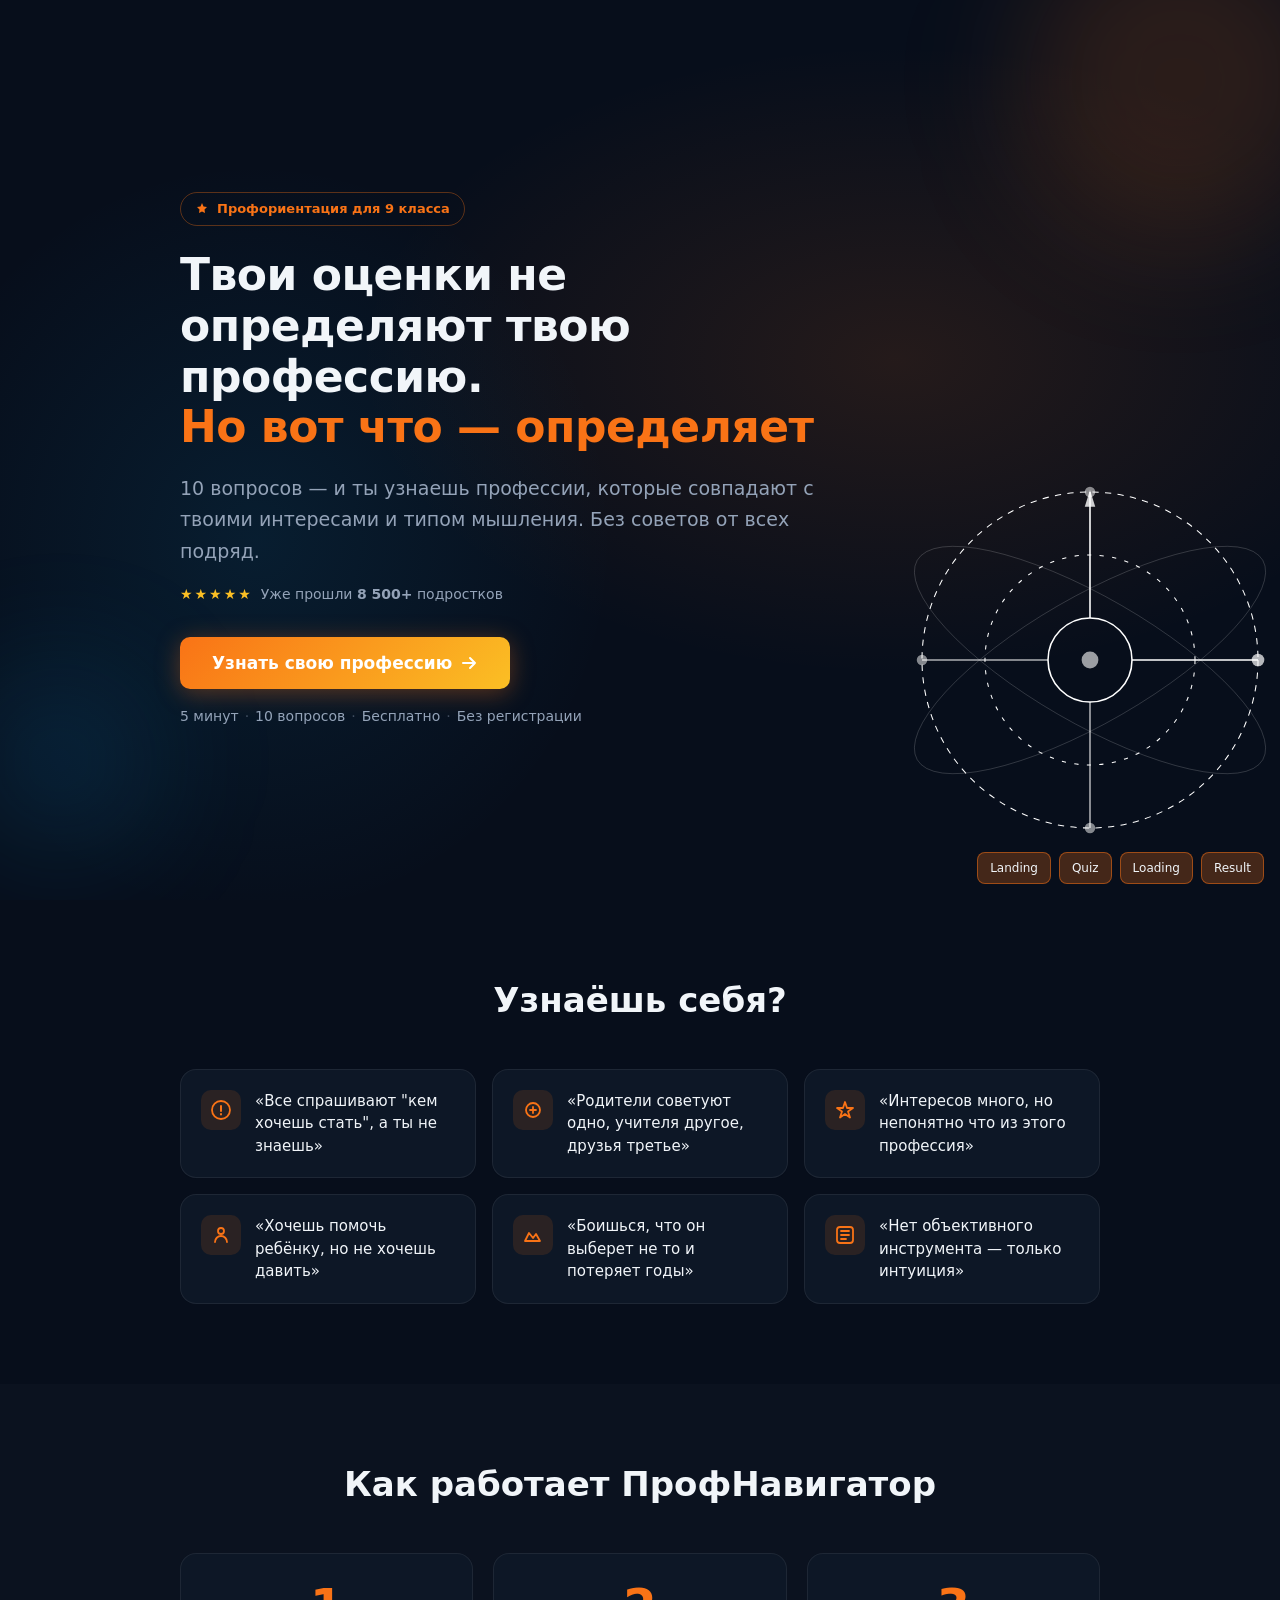
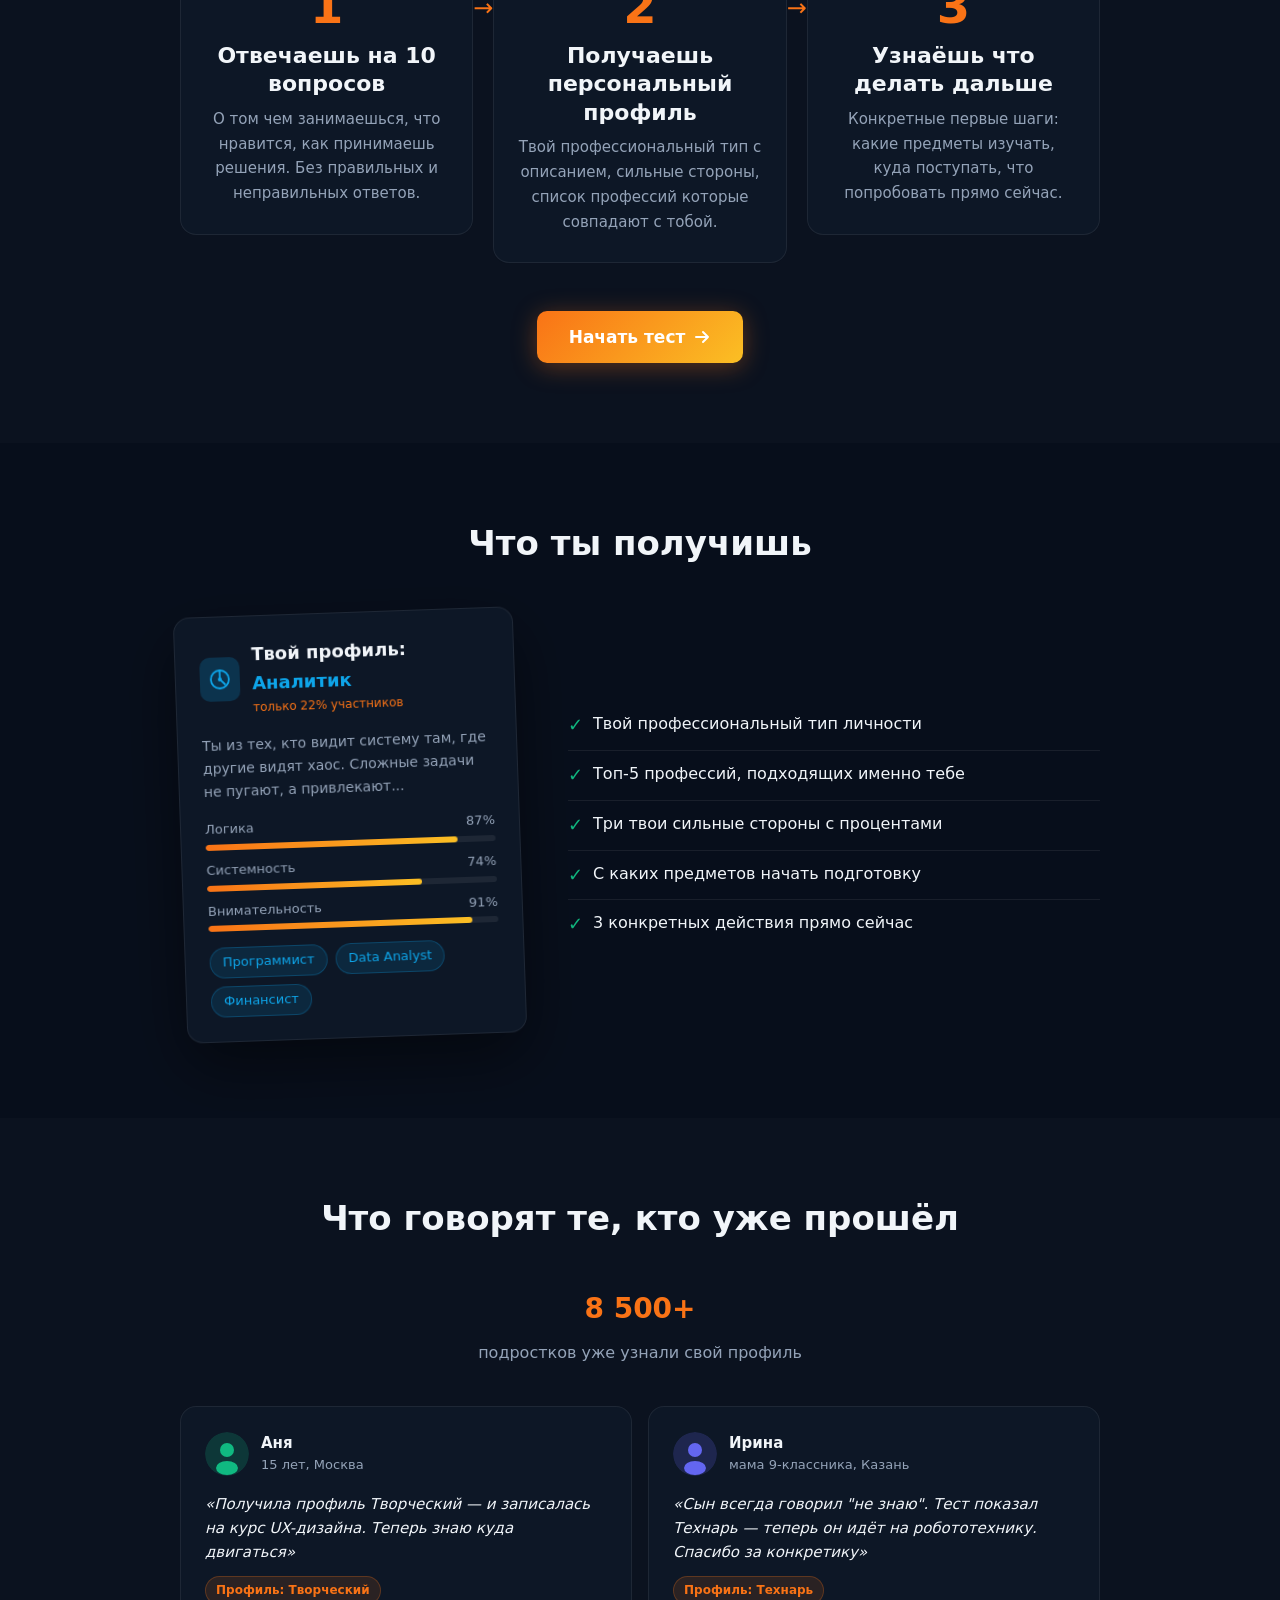
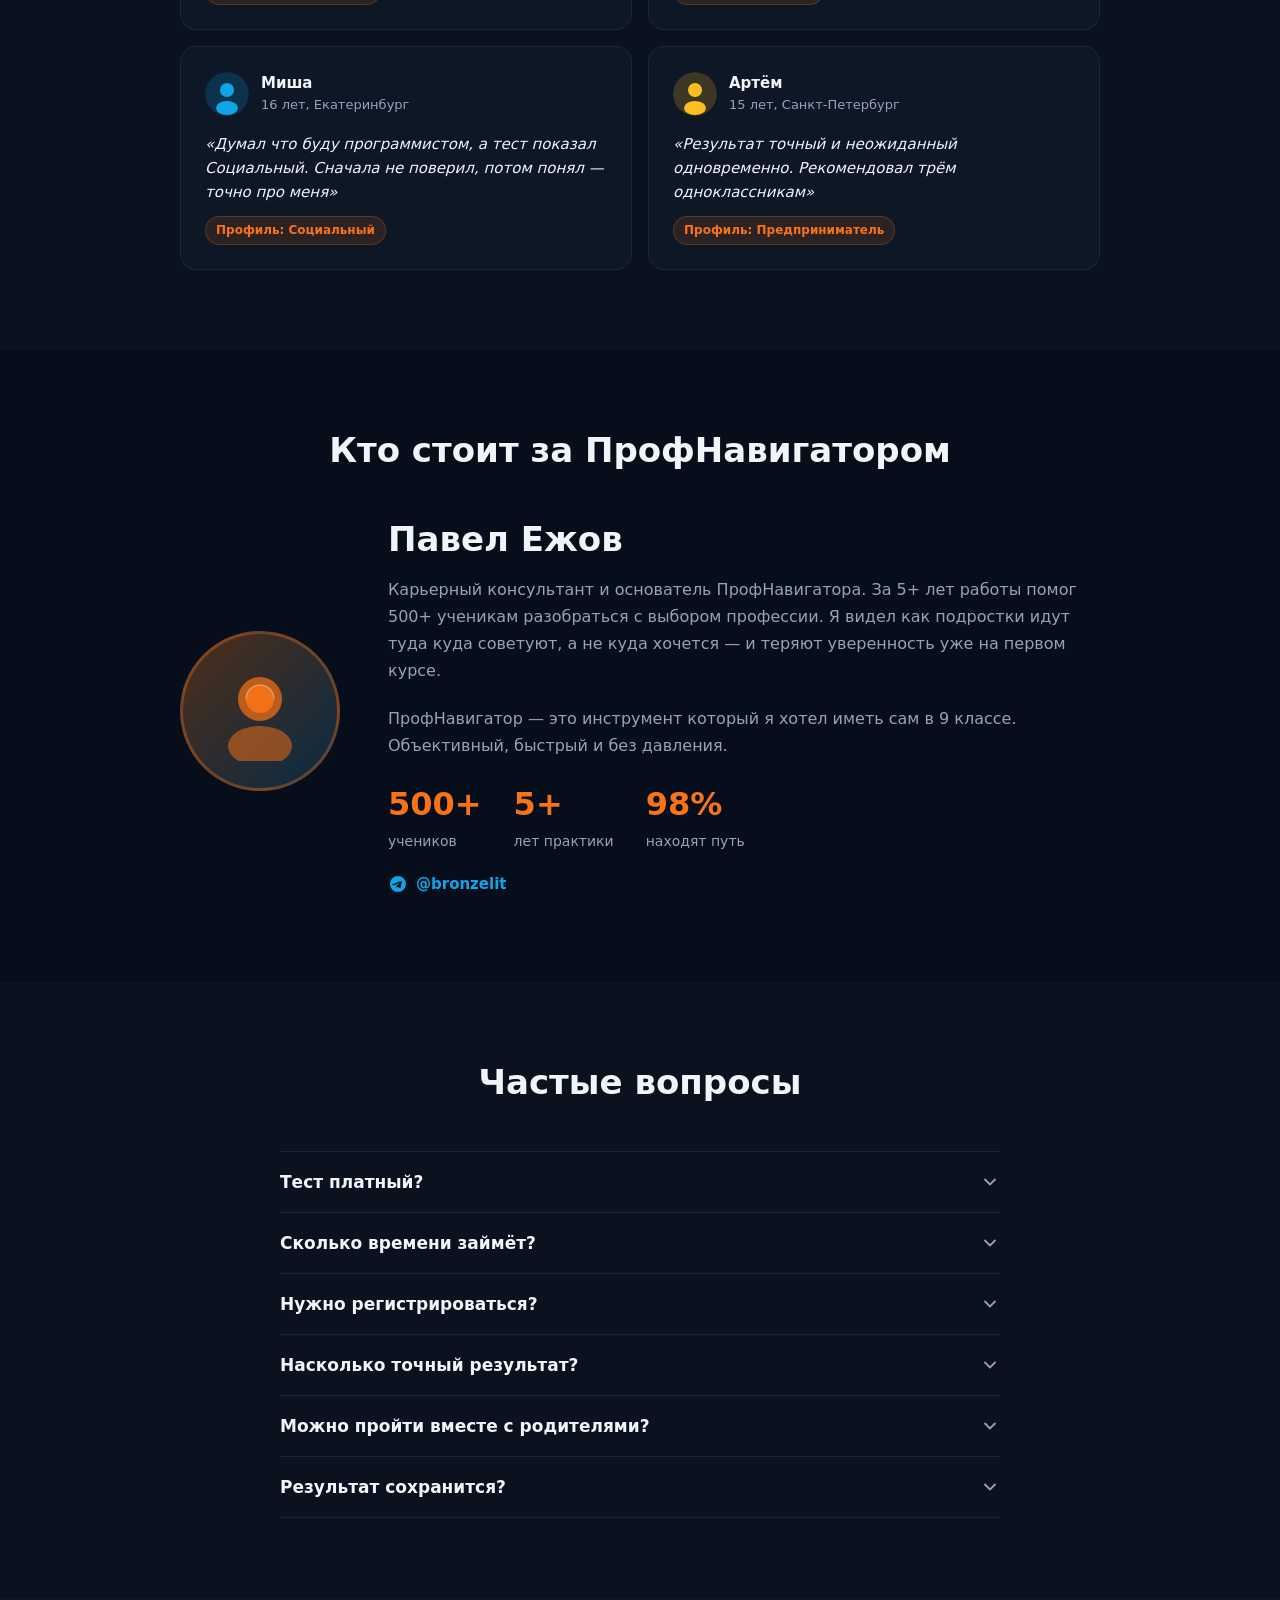
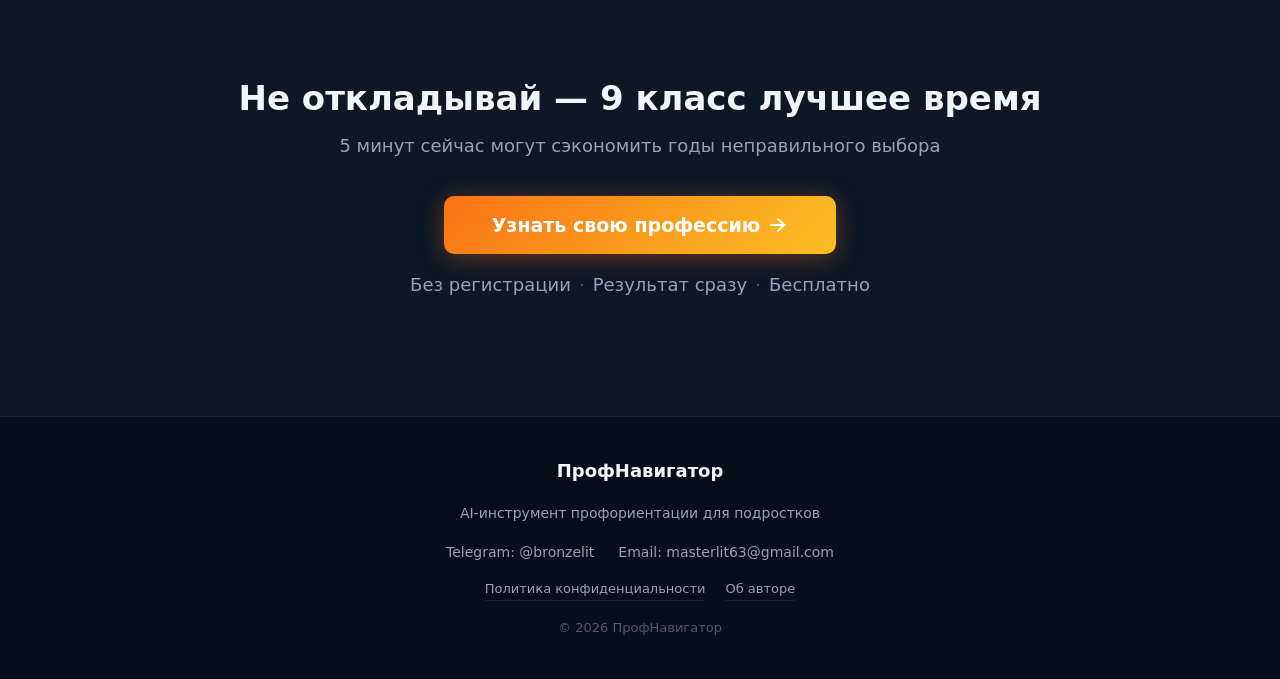
==== index.html @ 6dce734e "Step 6: JS логика квиза — 10 вопросов, тайминг 650ms, слайды, прогресс-бар, localStorage, кнопка Наз" ====
<!DOCTYPE html>
<html lang="ru">
<head>
  <meta charset="UTF-8">
  <meta name="viewport" content="width=device-width, initial-scale=1.0">
  <meta name="description" content="Бесплатный тест профориентации для подростков. 10 вопросов — и ты узнаешь профессии, которые совпадают с твоими интересами и типом мышления.">
  <title>ПрофНавигатор — узнай свою профессию за 5 минут</title>

  <!-- Open Graph -->
  <meta property="og:type" content="website">
  <meta property="og:title" content="ПрофНавигатор — узнай свою профессию за 5 минут">
  <meta property="og:description" content="Бесплатный тест профориентации. 10 вопросов — получи именованный профессиональный профиль с рекомендациями.">
  <meta property="og:url" content="https://masterlit63-stack.github.io/prof-navigator-platform/">
  <meta property="og:site_name" content="ПрофНавигатор">
  <meta property="og:locale" content="ru_RU">

  <!-- Twitter Card -->
  <meta name="twitter:card" content="summary">
  <meta name="twitter:title" content="ПрофНавигатор — узнай свою профессию за 5 минут">
  <meta name="twitter:description" content="Бесплатный тест профориентации. 10 вопросов — получи именованный профессиональный профиль.">

  <!-- YM: вставить перед запуском трафика
  <script type="text/javascript">
    (function(m,e,t,r,i,k,a){m[i]=m[i]||function(){(m[i].a=m[i].a||[]).push(arguments)};
    m[i].l=1*new Date();
    for(var j=0;j<document.scripts.length;j++){if(document.scripts[j].src===r){return;}}
    k=e.createElement(t);a=e.getElementsByTagName(t)[0];k.async=1;k.src=r;a.parentNode.insertBefore(k,a)})
    (window,document,"script","https://mc.yandex.ru/metrika/tag.js","ym");
    ym(XXXXXXXX,"init",{clickmap:true,trackLinks:true,accurateTrackBounce:true});
  </script>
  <noscript><div><img src="https://mc.yandex.ru/watch/XXXXXXXX" style="position:absolute;left:-9999px;" alt=""/></div></noscript>
  -->

  <style>
    /* ═══════════════════════════════════════
       DESIGN SYSTEM — ПрофНавигатор
       ═══════════════════════════════════════ */
    :root {
      --bg:      #070e1b;
      --card:    #0d1726;
      --accent:  #f97316;
      --amber:   #fbbf24;
      --blue:    #0ea5e9;
      --green:   #10b981;
      --indigo:  #6366f1;
      --text:    #f1f5f9;
      --muted:   #94a3b8;
      --border:  rgba(255,255,255,0.07);
      --font:    -apple-system, BlinkMacSystemFont, 'Segoe UI', system-ui, sans-serif;
      --radius:  16px;
      --radius-sm: 10px;
      --transition: 0.3s ease;
    }

    /* ── СБРОС ── */
    *, *::before, *::after { box-sizing: border-box; margin: 0; padding: 0; }
    html { scroll-behavior: smooth; -webkit-text-size-adjust: 100%; }
    body {
      background: var(--bg);
      color: var(--text);
      font-family: var(--font);
      line-height: 1.6;
      min-height: 100vh;
      overflow-x: hidden;
    }
    img, svg { display: block; max-width: 100%; }
    button { font-family: inherit; cursor: pointer; border: none; background: none; }
    a { color: inherit; text-decoration: none; }
    ul, ol { list-style: none; }

    /* ── ЭКРАНЫ ── */
    [id^="screen-"] { min-height: 100vh; }

    /* ── КОНТЕЙНЕР ── */
    .container {
      width: 100%;
      max-width: 960px;
      margin: 0 auto;
      padding: 0 20px;
    }
    .container--wide { max-width: 1140px; }

    /* ── ТИПОГРАФИКА ── */
    h1 { font-size: clamp(26px, 5vw, 44px); line-height: 1.15; font-weight: 800; letter-spacing: -0.5px; }
    h2 { font-size: clamp(22px, 4vw, 34px); line-height: 1.2;  font-weight: 700; }
    h3 { font-size: clamp(17px, 3vw, 22px); line-height: 1.3;  font-weight: 600; }
    p  { line-height: 1.65; }

    /* ── КНОПКИ ── */
    .btn {
      display: inline-flex;
      align-items: center;
      justify-content: center;
      gap: 8px;
      padding: 16px 32px;
      border-radius: var(--radius-sm);
      font-size: 17px;
      font-weight: 700;
      min-height: 52px;
      transition: transform 0.15s ease, box-shadow 0.15s ease;
      -webkit-tap-highlight-color: transparent;
    }
    .btn:active { transform: scale(0.97); }

    .btn-primary {
      background: linear-gradient(135deg, var(--accent), var(--amber));
      color: #fff;
      box-shadow: 0 4px 24px rgba(249,115,22,0.35);
      animation: pulse 2s infinite;
    }
    .btn-primary:hover { box-shadow: 0 6px 32px rgba(249,115,22,0.55); }

    .btn-outline {
      border: 2px solid var(--accent);
      color: var(--accent);
      background: transparent;
    }
    .btn-outline:hover { background: rgba(249,115,22,0.1); }

    .btn-ghost {
      color: var(--muted);
      font-size: 15px;
      font-weight: 500;
      padding: 10px 16px;
    }
    .btn-ghost:hover { color: var(--text); }

    .btn--full { width: 100%; }

    /* ── КАРТОЧКИ ── */
    .card {
      background: var(--card);
      border: 1px solid var(--border);
      border-radius: var(--radius);
      padding: 24px;
      backdrop-filter: blur(12px);
      -webkit-backdrop-filter: blur(12px);
    }

    /* ── BADGE ── */
    .badge {
      display: inline-block;
      padding: 4px 12px;
      border-radius: 100px;
      font-size: 13px;
      font-weight: 600;
    }

    /* ── СЕКЦИИ ── */
    .section { padding: 80px 0; }
    .section-sm { padding: 48px 0; }
    .section__title {
      text-align: center;
      margin-bottom: 48px;
    }

    /* ── УТИЛИТЫ ── */
    .text-accent  { color: var(--accent); }
    .text-muted   { color: var(--muted); }
    .text-center  { text-align: center; }
    .text-green   { color: var(--green); }
    .flex-center  { display: flex; align-items: center; justify-content: center; }
    .gap-8  { gap: 8px; }
    .gap-16 { gap: 16px; }

    /* ══════════════════════════════════════
       АНИМАЦИИ
       ══════════════════════════════════════ */

    /* Пульсация CTA-кнопок */
    @keyframes pulse {
      0%   { box-shadow: 0 0 0 0   rgba(249,115,22,0.55); }
      70%  { box-shadow: 0 0 0 14px rgba(249,115,22,0); }
      100% { box-shadow: 0 0 0 0   rgba(249,115,22,0); }
    }

    /* Появление снизу при загрузке */
    @keyframes fadeInUp {
      from { opacity: 0; transform: translateY(24px); }
      to   { opacity: 1; transform: translateY(0); }
    }

    /* Появление при скролле (IntersectionObserver) */
    .fade-in {
      opacity: 0;
      transform: translateY(20px);
      transition: opacity 0.6s ease, transform 0.6s ease;
    }
    .fade-in.visible {
      opacity: 1;
      transform: translateY(0);
    }
    /* Каскадные задержки для карточек */
    .fade-in[data-delay="1"] { transition-delay: 0.1s; }
    .fade-in[data-delay="2"] { transition-delay: 0.2s; }
    .fade-in[data-delay="3"] { transition-delay: 0.3s; }
    .fade-in[data-delay="4"] { transition-delay: 0.4s; }
    .fade-in[data-delay="5"] { transition-delay: 0.5s; }

    /* Слайд квиза — уход влево */
    @keyframes slideOutLeft {
      from { transform: translateX(0);     opacity: 1; }
      to   { transform: translateX(-100%); opacity: 0; }
    }

    /* Слайд квиза — приход справа */
    @keyframes slideInRight {
      from { transform: translateX(100%); opacity: 0; }
      to   { transform: translateX(0);    opacity: 1; }
    }

    /* Слайд назад — уход вправо */
    @keyframes slideOutRight {
      from { transform: translateX(0);    opacity: 1; }
      to   { transform: translateX(100%); opacity: 0; }
    }

    /* Слайд назад — приход слева */
    @keyframes slideInLeft {
      from { transform: translateX(-100%); opacity: 0; }
      to   { transform: translateX(0);     opacity: 1; }
    }

    .slide-out-left  { animation: slideOutLeft  250ms ease forwards; }
    .slide-in-right  { animation: slideInRight  250ms ease forwards; }
    .slide-out-right { animation: slideOutRight 250ms ease forwards; }
    .slide-in-left   { animation: slideInLeft   250ms ease forwards; }

    /* Появление микрокопии */
    @keyframes microFadeIn {
      from { opacity: 0; transform: translateY(-4px); }
      to   { opacity: 1; transform: translateY(0); }
    }

    /* Прогресс-бар результата — анимация заполнения */
    @keyframes fillBar {
      from { width: 0%; }
      to   { width: var(--target-width); }
    }

    /* Toast уведомление */
    @keyframes toastIn {
      from { opacity: 0; transform: translateY(16px); }
      to   { opacity: 1; transform: translateY(0); }
    }
    @keyframes toastOut {
      from { opacity: 1; transform: translateY(0); }
      to   { opacity: 0; transform: translateY(16px); }
    }

    /* ── TOAST ── */
    #toast {
      position: fixed;
      bottom: 32px;
      left: 50%;
      transform: translateX(-50%);
      background: var(--card);
      border: 1px solid var(--border);
      color: var(--text);
      padding: 12px 24px;
      border-radius: var(--radius-sm);
      font-size: 15px;
      font-weight: 500;
      z-index: 10000;
      pointer-events: none;
      display: none;
      white-space: nowrap;
    }
    #toast.show {
      display: block;
      animation: toastIn 0.25s ease;
    }
    #toast.hide {
      animation: toastOut 0.25s ease forwards;
    }

    /* ══════════════════════════════════════
       КВИЗ
       ══════════════════════════════════════ */

    /* ── Общая обёртка экрана квиза ── */
    #screen-quiz {
      display: flex;
      flex-direction: column;
      min-height: 100vh;
      background: var(--bg);
    }

    /* ── ВВОДНЫЙ ЭКРАН (Screen 0) ── */
    .quiz-intro {
      flex: 1;
      display: flex;
      flex-direction: column;
      justify-content: center;
      align-items: center;
      padding: 40px 20px 32px;
      text-align: center;
      max-width: 480px;
      margin: 0 auto;
      width: 100%;
    }
    .quiz-intro h1 { font-size: clamp(22px, 5vw, 32px); margin-bottom: 8px; }
    .quiz-intro__sub { color: var(--muted); font-size: 15px; margin-bottom: 32px; }

    .mode-cards {
      display: flex;
      flex-direction: column;
      gap: 12px;
      width: 100%;
      margin-bottom: 32px;
    }
    .mode-card {
      padding: 18px 20px;
      border: 2px solid var(--border);
      border-radius: var(--radius);
      cursor: pointer;
      display: flex;
      align-items: center;
      gap: 16px;
      text-align: left;
      background: var(--card);
      transition: border-color 0.2s, background 0.2s, transform 0.15s;
      -webkit-tap-highlight-color: transparent;
    }
    .mode-card:hover  { border-color: rgba(249,115,22,0.45); background: rgba(249,115,22,0.04); }
    .mode-card:active { transform: scale(0.98); }
    .mode-card__emoji { font-size: 30px; flex-shrink: 0; line-height: 1; }
    .mode-card__title { font-size: 16px; font-weight: 700; margin-bottom: 2px; }
    .mode-card__sub   { font-size: 13px; color: var(--muted); }

    /* Миниатюра превью результата под выбором режима */
    .intro-preview {
      width: 100%;
      padding: 14px 16px;
      border-radius: var(--radius-sm);
      border: 1px dashed rgba(249,115,22,0.3);
      text-align: left;
      display: flex;
      align-items: center;
      gap: 12px;
      font-size: 13px;
      color: var(--muted);
    }
    .intro-preview__arrow { color: var(--accent); font-size: 16px; flex-shrink: 0; }
    .intro-preview__badge {
      display: inline-flex; align-items: center; gap: 6px;
      padding: 3px 10px;
      background: rgba(14,165,233,0.15);
      border: 1px solid rgba(14,165,233,0.3);
      border-radius: 100px;
      color: var(--blue); font-size: 12px; font-weight: 600;
      flex-shrink: 0;
    }

    /* ── ЭКРАН ВОПРОСА (Screens 1–10) ── */
    .quiz-question-screen {
      flex: 1;
      display: flex;
      flex-direction: column;
    }
    .quiz-wrap {
      flex: 1;
      display: flex;
      flex-direction: column;
      padding: 16px 20px 20px;
      max-width: 560px;
      margin: 0 auto;
      width: 100%;
    }

    /* Верхняя панель: назад + прогресс-бар + счётчик */
    .quiz-top { margin-bottom: 16px; }
    .quiz-back-btn {
      display: inline-flex;
      align-items: center;
      gap: 6px;
      font-size: 14px;
      color: var(--muted);
      padding: 6px 0;
      margin-bottom: 12px;
      background: none;
      border: none;
      cursor: pointer;
      transition: color 0.15s;
      -webkit-tap-highlight-color: transparent;
    }
    .quiz-back-btn:hover { color: var(--text); }
    .quiz-back-btn[disabled] { opacity: 0.3; pointer-events: none; }

    .quiz-progress-track {
      height: 6px;
      background: var(--border);
      border-radius: 100px;
      overflow: hidden;
      margin-bottom: 6px;
    }
    .quiz-progress-fill {
      height: 100%;
      width: 15%;
      background: linear-gradient(90deg, var(--accent), var(--amber));
      border-radius: 100px;
      transition: width 0.5s cubic-bezier(0.4,0,0.2,1);
    }
    .quiz-counter {
      font-size: 12px;
      color: var(--muted);
      text-align: right;
    }

    /* Контейнер слайда — overflow:hidden для анимации */
    .quiz-slide-container {
      overflow: hidden;
      flex: 1;
      display: flex;
      flex-direction: column;
      position: relative;
    }
    .quiz-slide {
      flex: 1;
      display: flex;
      flex-direction: column;
    }

    /* Заголовок вопроса */
    .question-title {
      font-size: 20px;
      line-height: 1.3;
      font-weight: 700;
      margin-bottom: 14px;
      overflow: hidden;
      display: -webkit-box;
      -webkit-line-clamp: 3;
      -webkit-box-orient: vertical;
    }

    /* Карточки ответов */
    .answers-list {
      display: flex;
      flex-direction: column;
      gap: 10px;
      flex: 1;
    }
    .answer-card {
      min-height: 52px;
      max-height: 72px;
      padding: 12px 16px;
      font-size: 15px;
      border-radius: 12px;
      border: 1.5px solid var(--border);
      background: var(--card);
      cursor: pointer;
      display: flex;
      align-items: center;
      gap: 12px;
      text-align: left;
      overflow: hidden;
      transition: border-color 0.15s, background 0.15s, transform 0.1s;
      -webkit-tap-highlight-color: transparent;
      line-height: 1.3;
      color: var(--text);
      font-family: var(--font);
      width: 100%;
    }
    .answer-card:hover  { border-color: rgba(249,115,22,0.4); background: rgba(249,115,22,0.05); }
    .answer-card:active { transform: scale(0.99); }
    .answer-card.selected {
      border-color: var(--accent);
      background: rgba(249,115,22,0.1);
      pointer-events: none; /* блокировать повторный клик */
    }
    .answer-card__check {
      flex-shrink: 0;
      width: 20px; height: 20px;
      border-radius: 50%;
      border: 1.5px solid var(--border);
      display: flex; align-items: center; justify-content: center;
      transition: background 0.15s, border-color 0.15s;
    }
    .answer-card.selected .answer-card__check {
      background: var(--accent);
      border-color: var(--accent);
    }
    .answer-card__check svg { opacity: 0; transition: opacity 0.1s; }
    .answer-card.selected .answer-card__check svg { opacity: 1; }
    .answer-card__text { flex: 1; }

    /* Микрокопия */
    .quiz-microcopy {
      height: 22px;
      margin-top: 8px;
      font-size: 13px;
      font-weight: 600;
      color: var(--accent);
      text-align: center;
      opacity: 0;
      transition: opacity 0.1s ease;
    }
    .quiz-microcopy.visible {
      opacity: 1;
      animation: microFadeIn 0.1s ease;
    }

    /* ── DEV-навигация (убрать перед релизом) ── */
    .dev-nav {
      position: fixed; bottom: 16px; right: 16px; z-index: 9999;
      display: flex; gap: 8px; flex-wrap: wrap; justify-content: flex-end;
    }
    .dev-nav button {
      padding: 8px 12px;
      background: rgba(249,115,22,0.25);
      border: 1px solid rgba(249,115,22,0.5);
      color: var(--text);
      border-radius: 8px;
      font-size: 12px;
    }
    .dev-nav button:hover { background: rgba(249,115,22,0.45); }

    /* ══════════════════════════════════════
       ЛЕНДИНГ
       ══════════════════════════════════════ */

    /* ── HERO ── */
    .hero {
      position: relative;
      min-height: 100vh;
      display: flex;
      align-items: center;
      overflow: hidden;
      padding: 80px 0 60px;
    }
    .hero__bg {
      position: absolute; inset: 0; z-index: 0;
      background:
        radial-gradient(ellipse 60% 50% at 70% 40%, rgba(249,115,22,0.12) 0%, transparent 70%),
        radial-gradient(ellipse 40% 60% at 20% 60%, rgba(14,165,233,0.10) 0%, transparent 70%),
        var(--bg);
    }
    .hero__orb {
      position: absolute;
      border-radius: 50%;
      filter: blur(60px);
      animation: orbFloat 8s ease-in-out infinite;
    }
    .hero__orb--1 {
      width: 320px; height: 320px;
      background: rgba(249,115,22,0.15);
      top: -80px; right: -60px;
      animation-delay: 0s;
    }
    .hero__orb--2 {
      width: 200px; height: 200px;
      background: rgba(14,165,233,0.12);
      bottom: 40px; left: -40px;
      animation-delay: -4s;
    }
    @keyframes orbFloat {
      0%,100% { transform: translateY(0) scale(1); }
      50%      { transform: translateY(-20px) scale(1.05); }
    }
    .hero__content {
      position: relative; z-index: 1;
      max-width: 680px;
    }
    .hero__label {
      display: inline-flex;
      align-items: center;
      gap: 8px;
      padding: 6px 14px;
      border: 1px solid rgba(249,115,22,0.35);
      border-radius: 100px;
      font-size: 13px;
      color: var(--accent);
      font-weight: 600;
      margin-bottom: 24px;
      animation: fadeInUp 0.5s ease both;
    }
    .hero h1 {
      animation: fadeInUp 0.6s ease 0.1s both;
      margin-bottom: 20px;
    }
    .hero h1 span { color: var(--accent); }
    .hero__sub {
      font-size: clamp(16px, 2.5vw, 19px);
      color: var(--muted);
      margin-bottom: 16px;
      animation: fadeInUp 0.6s ease 0.2s both;
    }
    .hero__social {
      display: flex;
      align-items: center;
      gap: 8px;
      font-size: 14px;
      color: var(--muted);
      margin-bottom: 32px;
      animation: fadeInUp 0.6s ease 0.3s both;
    }
    .hero__social .stars { color: var(--amber); letter-spacing: 2px; }
    .hero__cta {
      animation: fadeInUp 0.6s ease 0.35s both;
      margin-bottom: 16px;
    }
    .hero__micro {
      font-size: 14px;
      color: var(--muted);
      animation: fadeInUp 0.6s ease 0.45s both;
    }
    .hero__micro span { margin: 0 6px; opacity: 0.4; }
    .hero__svg {
      position: absolute;
      right: -20px; top: 50%;
      transform: translateY(-50%);
      z-index: 1;
      opacity: 0.18;
      width: min(420px, 45vw);
      animation: fadeInUp 1s ease 0.5s both;
    }

    /* ── БОЛИ ── */
    .pains-grid {
      display: grid;
      grid-template-columns: repeat(3, 1fr);
      gap: 16px;
    }
    .pain-card {
      display: flex;
      align-items: flex-start;
      gap: 14px;
      padding: 20px;
    }
    .pain-card__icon {
      flex-shrink: 0;
      width: 40px; height: 40px;
      background: rgba(249,115,22,0.12);
      border-radius: 10px;
      display: flex; align-items: center; justify-content: center;
    }
    .pain-card__icon svg { color: var(--accent); }
    .pain-card p { font-size: 15px; color: var(--text); line-height: 1.5; }

    /* ── КАК РАБОТАЕТ ── */
    .steps-row {
      display: flex;
      align-items: flex-start;
      gap: 0;
      margin-bottom: 48px;
    }
    .step {
      flex: 1;
      padding: 28px 24px;
      text-align: center;
    }
    .step__num {
      font-size: 48px;
      font-weight: 900;
      color: var(--accent);
      line-height: 1;
      margin-bottom: 12px;
    }
    .step h3 { margin-bottom: 8px; }
    .step p { font-size: 15px; color: var(--muted); }
    .step-arrow {
      display: flex;
      align-items: center;
      padding-top: 36px;
      color: var(--accent);
      font-size: 24px;
      flex-shrink: 0;
    }

    /* ── МОКАП РЕЗУЛЬТАТА ── */
    .mockup-wrap {
      display: flex;
      align-items: center;
      gap: 48px;
    }
    .mockup-card {
      flex-shrink: 0;
      width: min(340px, 100%);
      transform: rotate(-2deg);
      box-shadow: 0 24px 64px rgba(0,0,0,0.5);
    }
    .mockup-card__header {
      display: flex; align-items: center; gap: 12px;
      margin-bottom: 16px;
    }
    .mockup-card__icon {
      width: 44px; height: 44px;
      background: rgba(14,165,233,0.2);
      border-radius: 10px;
      display: flex; align-items: center; justify-content: center;
    }
    .mockup-card__title { font-size: 18px; font-weight: 700; }
    .mockup-card__title span { color: var(--blue); }
    .mockup-card__desc { font-size: 14px; color: var(--muted); margin-bottom: 16px; }
    .mockup-bar { margin-bottom: 10px; }
    .mockup-bar__label {
      display: flex; justify-content: space-between;
      font-size: 13px; color: var(--muted); margin-bottom: 4px;
    }
    .mockup-bar__track {
      height: 6px; background: var(--border);
      border-radius: 100px; overflow: hidden;
    }
    .mockup-bar__fill {
      height: 100%; background: linear-gradient(90deg, var(--accent), var(--amber));
      border-radius: 100px;
    }
    .mockup-jobs {
      display: flex; gap: 8px; flex-wrap: wrap; margin-top: 16px;
    }
    .mockup-job {
      padding: 4px 12px;
      background: rgba(14,165,233,0.12);
      border: 1px solid rgba(14,165,233,0.25);
      border-radius: 100px;
      font-size: 13px; color: var(--blue);
    }
    .mockup-bullets { flex: 1; }
    .mockup-bullets li {
      display: flex; align-items: flex-start; gap: 10px;
      padding: 10px 0;
      border-bottom: 1px solid var(--border);
      font-size: 16px;
    }
    .mockup-bullets li:last-child { border-bottom: none; }
    .mockup-bullets .check { color: var(--green); font-size: 18px; flex-shrink: 0; }

    /* ── ОТЗЫВЫ ── */
    .reviews-counter {
      text-align: center;
      font-size: 28px;
      font-weight: 800;
      color: var(--accent);
      margin-bottom: 8px;
    }
    .reviews-counter__sub {
      text-align: center;
      color: var(--muted);
      margin-bottom: 40px;
    }
    .reviews-grid {
      display: grid;
      grid-template-columns: repeat(2, 1fr);
      gap: 16px;
    }
    .review-card { padding: 24px; }
    .review-card__top {
      display: flex; align-items: center; gap: 12px; margin-bottom: 16px;
    }
    .review-card__avatar {
      width: 44px; height: 44px;
      border-radius: 50%;
      flex-shrink: 0;
      overflow: hidden;
    }
    .review-card__name { font-weight: 600; font-size: 15px; }
    .review-card__role { font-size: 13px; color: var(--muted); }
    .review-card__text { font-size: 15px; color: var(--text); line-height: 1.6; margin-bottom: 12px; font-style: italic; }
    .review-card__result {
      display: inline-block;
      padding: 4px 10px;
      background: rgba(249,115,22,0.12);
      border: 1px solid rgba(249,115,22,0.25);
      border-radius: 100px;
      font-size: 12px; color: var(--accent); font-weight: 600;
    }

    /* ── АВТОР ── */
    .author-wrap {
      display: flex;
      align-items: center;
      gap: 48px;
    }
    .author-avatar {
      flex-shrink: 0;
      width: 160px; height: 160px;
      border-radius: 50%;
      background: linear-gradient(135deg, rgba(249,115,22,0.3), rgba(14,165,233,0.2));
      border: 3px solid rgba(249,115,22,0.35);
      display: flex; align-items: center; justify-content: center;
      overflow: hidden;
    }
    .author-content { flex: 1; }
    .author-content h2 { margin-bottom: 16px; }
    .author-content p { color: var(--muted); line-height: 1.7; margin-bottom: 20px; }
    .author-stats {
      display: flex; gap: 32px; margin-bottom: 20px;
    }
    .author-stat__num {
      font-size: 32px; font-weight: 800; color: var(--accent);
    }
    .author-stat__label { font-size: 14px; color: var(--muted); }
    .author-tg {
      display: inline-flex; align-items: center; gap: 8px;
      color: var(--blue); font-weight: 600; font-size: 15px;
    }

    /* ── FAQ ── */
    .faq-list { max-width: 720px; margin: 0 auto; }
    .faq-item {
      border-bottom: 1px solid var(--border);
    }
    .faq-item:first-child { border-top: 1px solid var(--border); }
    .faq-question {
      width: 100%;
      display: flex;
      justify-content: space-between;
      align-items: center;
      padding: 20px 0;
      text-align: left;
      font-size: 17px;
      font-weight: 600;
      color: var(--text);
      gap: 16px;
    }
    .faq-question:hover { color: var(--accent); }
    .faq-chevron {
      flex-shrink: 0;
      transition: transform 0.3s ease;
      color: var(--muted);
    }
    .faq-item.open .faq-chevron { transform: rotate(180deg); }
    .faq-answer {
      max-height: 0;
      overflow: hidden;
      transition: max-height 0.35s ease;
    }
    .faq-item.open .faq-answer { max-height: 300px; }
    .faq-answer p {
      padding-bottom: 20px;
      color: var(--muted);
      font-size: 15px;
      line-height: 1.7;
    }

    /* ── ФИНАЛЬНЫЙ CTA ── */
    .final-cta {
      background: var(--card);
      text-align: center;
      padding: 80px 0;
    }
    .final-cta h2 { margin-bottom: 12px; }
    .final-cta p  { color: var(--muted); margin-bottom: 36px; font-size: 18px; }
    .final-cta .btn-primary { font-size: 19px; padding: 18px 48px; }
    .final-cta__micro { margin-top: 16px; font-size: 14px; color: var(--muted); }
    .final-cta__micro span { margin: 0 8px; opacity: 0.4; }

    /* ── FOOTER ── */
    .footer {
      padding: 40px 0;
      border-top: 1px solid var(--border);
    }
    .footer__inner {
      display: flex;
      flex-direction: column;
      align-items: center;
      gap: 16px;
      text-align: center;
    }
    .footer__logo { font-size: 18px; font-weight: 700; color: var(--text); }
    .footer__desc { font-size: 14px; color: var(--muted); }
    .footer__contacts {
      display: flex; gap: 24px; flex-wrap: wrap; justify-content: center;
    }
    .footer__contacts a { font-size: 14px; color: var(--muted); }
    .footer__contacts a:hover { color: var(--accent); }
    .footer__links {
      display: flex; gap: 20px; flex-wrap: wrap; justify-content: center;
    }
    .footer__links a { font-size: 13px; color: var(--muted); border-bottom: 1px solid var(--border); }
    .footer__copy { font-size: 13px; color: var(--muted); opacity: 0.5; }
  </style>
</head>
<body>

  <!-- ЭКРАН 1: ЛЕНДИНГ -->
  <section id="screen-landing" style="display:block">

    <!-- [Блок 1] HERO -->
    <div class="hero">
      <div class="hero__bg"></div>
      <div class="hero__orb hero__orb--1"></div>
      <div class="hero__orb hero__orb--2"></div>

      <!-- SVG декор: орбиты/компас -->
      <svg class="hero__svg" viewBox="0 0 400 400" fill="none" xmlns="http://www.w3.org/2000/svg" aria-hidden="true">
        <circle cx="200" cy="200" r="160" stroke="white" stroke-width="1" stroke-dasharray="6 6"/>
        <circle cx="200" cy="200" r="100" stroke="white" stroke-width="1" stroke-dasharray="4 8"/>
        <circle cx="200" cy="200" r="40"  stroke="white" stroke-width="1.5"/>
        <circle cx="200" cy="200" r="8" fill="white" opacity="0.6"/>
        <line x1="200" y1="40"  x2="200" y2="160" stroke="white" stroke-width="1.5"/>
        <line x1="200" y1="240" x2="200" y2="360" stroke="white" stroke-width="1"/>
        <line x1="40"  y1="200" x2="160" y2="200" stroke="white" stroke-width="1"/>
        <line x1="240" y1="200" x2="360" y2="200" stroke="white" stroke-width="1.5"/>
        <polygon points="200,38 195,54 205,54" fill="white" opacity="0.8"/>
        <circle cx="360" cy="200" r="6" fill="white" opacity="0.7"/>
        <circle cx="200" cy="40"  r="5" fill="white" opacity="0.5"/>
        <circle cx="40"  cy="200" r="5" fill="white" opacity="0.5"/>
        <circle cx="200" cy="360" r="5" fill="white" opacity="0.5"/>
        <ellipse cx="200" cy="200" rx="190" ry="60" stroke="white" stroke-width="0.5" opacity="0.3" transform="rotate(30 200 200)"/>
        <ellipse cx="200" cy="200" rx="190" ry="60" stroke="white" stroke-width="0.5" opacity="0.3" transform="rotate(-30 200 200)"/>
      </svg>

      <div class="container">
        <div class="hero__content">
          <div class="hero__label">
            <svg width="14" height="14" viewBox="0 0 14 14" fill="none" aria-hidden="true">
              <path d="M7 1l1.5 3.5L12 5l-2.5 2.5.5 3.5L7 9.5 4 11l.5-3.5L2 5l3.5-.5z" fill="currentColor"/>
            </svg>
            Профориентация для 9 класса
          </div>
          <h1>Твои оценки не определяют твою профессию.<br><span>Но вот что — определяет</span></h1>
          <p class="hero__sub">10 вопросов — и ты узнаешь профессии, которые совпадают с твоими интересами и типом мышления. Без советов от всех подряд.</p>
          <div class="hero__social">
            <span class="stars">★★★★★</span>
            <span>Уже прошли <strong>8 500+</strong> подростков</span>
          </div>
          <div class="hero__cta">
            <button class="btn btn-primary" onclick="startQuiz()">
              Узнать свою профессию
              <svg width="18" height="18" viewBox="0 0 18 18" fill="none" aria-hidden="true">
                <path d="M3 9h12M10 4l5 5-5 5" stroke="currentColor" stroke-width="2" stroke-linecap="round" stroke-linejoin="round"/>
              </svg>
            </button>
          </div>
          <p class="hero__micro">5 минут<span>·</span>10 вопросов<span>·</span>Бесплатно<span>·</span>Без регистрации</p>
        </div>
      </div>
    </div>

    <!-- [Блок 2] БОЛИ -->
    <div class="section">
      <div class="container">
        <h2 class="section__title fade-in">Узнаёшь себя?</h2>
        <div class="pains-grid">
          <!-- Для подростков -->
          <div class="card pain-card fade-in">
            <div class="pain-card__icon">
              <svg width="22" height="22" viewBox="0 0 22 22" fill="none" aria-hidden="true">
                <circle cx="11" cy="11" r="9" stroke="#f97316" stroke-width="1.8"/>
                <path d="M11 7v5M11 15v.5" stroke="#f97316" stroke-width="2" stroke-linecap="round"/>
              </svg>
            </div>
            <p>«Все спрашивают "кем хочешь стать", а ты не знаешь»</p>
          </div>
          <div class="card pain-card fade-in" data-delay="1">
            <div class="pain-card__icon">
              <svg width="22" height="22" viewBox="0 0 22 22" fill="none" aria-hidden="true">
                <path d="M4 11c0-3.87 3.13-7 7-7s7 3.13 7 7-3.13 7-7 7-7-3.13-7-7z" stroke="#f97316" stroke-width="1.8"/>
                <path d="M8 11h6M11 8v6" stroke="#f97316" stroke-width="1.8" stroke-linecap="round"/>
              </svg>
            </div>
            <p>«Родители советуют одно, учителя другое, друзья третье»</p>
          </div>
          <div class="card pain-card fade-in" data-delay="2">
            <div class="pain-card__icon">
              <svg width="22" height="22" viewBox="0 0 22 22" fill="none" aria-hidden="true">
                <path d="M11 3l2 6h6l-5 3.5 2 6L11 15l-5 3.5 2-6L3 9h6z" stroke="#f97316" stroke-width="1.8" stroke-linejoin="round"/>
              </svg>
            </div>
            <p>«Интересов много, но непонятно что из этого профессия»</p>
          </div>
          <!-- Для родителей -->
          <div class="card pain-card fade-in" data-delay="3">
            <div class="pain-card__icon">
              <svg width="22" height="22" viewBox="0 0 22 22" fill="none" aria-hidden="true">
                <path d="M11 4a3 3 0 100 6 3 3 0 000-6zM5 18a6 6 0 0112 0" stroke="#f97316" stroke-width="1.8" stroke-linecap="round"/>
              </svg>
            </div>
            <p>«Хочешь помочь ребёнку, но не хочешь давить»</p>
          </div>
          <div class="card pain-card fade-in" data-delay="4">
            <div class="pain-card__icon">
              <svg width="22" height="22" viewBox="0 0 22 22" fill="none" aria-hidden="true">
                <path d="M3 17l4-8 4 5 3-4 4 7H3z" stroke="#f97316" stroke-width="1.8" stroke-linejoin="round"/>
              </svg>
            </div>
            <p>«Боишься, что он выберет не то и потеряет годы»</p>
          </div>
          <div class="card pain-card fade-in" data-delay="5">
            <div class="pain-card__icon">
              <svg width="22" height="22" viewBox="0 0 22 22" fill="none" aria-hidden="true">
                <rect x="3" y="3" width="16" height="16" rx="3" stroke="#f97316" stroke-width="1.8"/>
                <path d="M7 11h8M7 7h8M7 15h5" stroke="#f97316" stroke-width="1.8" stroke-linecap="round"/>
              </svg>
            </div>
            <p>«Нет объективного инструмента — только интуиция»</p>
          </div>
        </div>
      </div>
    </div>

    <!-- [Блок 3] КАК РАБОТАЕТ -->
    <div class="section" style="background: rgba(255,255,255,0.015);">
      <div class="container">
        <h2 class="section__title fade-in">Как работает ПрофНавигатор</h2>
        <div class="steps-row fade-in">
          <div class="step card">
            <div class="step__num">1</div>
            <h3>Отвечаешь на 10 вопросов</h3>
            <p>О том чем занимаешься, что нравится, как принимаешь решения. Без правильных и неправильных ответов.</p>
          </div>
          <div class="step-arrow" aria-hidden="true">→</div>
          <div class="step card">
            <div class="step__num">2</div>
            <h3>Получаешь персональный профиль</h3>
            <p>Твой профессиональный тип с описанием, сильные стороны, список профессий которые совпадают с тобой.</p>
          </div>
          <div class="step-arrow" aria-hidden="true">→</div>
          <div class="step card">
            <div class="step__num">3</div>
            <h3>Узнаёшь что делать дальше</h3>
            <p>Конкретные первые шаги: какие предметы изучать, куда поступать, что попробовать прямо сейчас.</p>
          </div>
        </div>
        <div class="text-center fade-in">
          <button class="btn btn-primary" onclick="startQuiz()">
            Начать тест
            <svg width="18" height="18" viewBox="0 0 18 18" fill="none" aria-hidden="true">
              <path d="M3 9h12M10 4l5 5-5 5" stroke="currentColor" stroke-width="2" stroke-linecap="round" stroke-linejoin="round"/>
            </svg>
          </button>
        </div>
      </div>
    </div>

    <!-- [Блок 4] МОКАП РЕЗУЛЬТАТА -->
    <div class="section">
      <div class="container">
        <h2 class="section__title fade-in">Что ты получишь</h2>
        <div class="mockup-wrap fade-in">
          <div class="card mockup-card">
            <div class="mockup-card__header">
              <div class="mockup-card__icon">
                <svg width="24" height="24" viewBox="0 0 24 24" fill="none" aria-hidden="true">
                  <circle cx="12" cy="12" r="9" stroke="#0ea5e9" stroke-width="1.8"/>
                  <path d="M12 3v9l5 5" stroke="#0ea5e9" stroke-width="1.8" stroke-linecap="round"/>
                  <circle cx="12" cy="12" r="2" fill="#0ea5e9"/>
                </svg>
              </div>
              <div>
                <div class="mockup-card__title">Твой профиль: <span>Аналитик</span></div>
                <div style="font-size:12px;color:var(--accent)">только 22% участников</div>
              </div>
            </div>
            <p class="mockup-card__desc">Ты из тех, кто видит систему там, где другие видят хаос. Сложные задачи не пугают, а привлекают...</p>
            <div class="mockup-bar">
              <div class="mockup-bar__label"><span>Логика</span><span>87%</span></div>
              <div class="mockup-bar__track"><div class="mockup-bar__fill" style="width:87%"></div></div>
            </div>
            <div class="mockup-bar">
              <div class="mockup-bar__label"><span>Системность</span><span>74%</span></div>
              <div class="mockup-bar__track"><div class="mockup-bar__fill" style="width:74%"></div></div>
            </div>
            <div class="mockup-bar">
              <div class="mockup-bar__label"><span>Внимательность</span><span>91%</span></div>
              <div class="mockup-bar__track"><div class="mockup-bar__fill" style="width:91%"></div></div>
            </div>
            <div class="mockup-jobs">
              <span class="mockup-job">Программист</span>
              <span class="mockup-job">Data Analyst</span>
              <span class="mockup-job">Финансист</span>
            </div>
          </div>
          <ul class="mockup-bullets">
            <li><span class="check">✓</span> Твой профессиональный тип личности</li>
            <li><span class="check">✓</span> Топ-5 профессий, подходящих именно тебе</li>
            <li><span class="check">✓</span> Три твои сильные стороны с процентами</li>
            <li><span class="check">✓</span> С каких предметов начать подготовку</li>
            <li><span class="check">✓</span> 3 конкретных действия прямо сейчас</li>
          </ul>
        </div>
      </div>
    </div>

    <!-- [Блок 5] ОТЗЫВЫ -->
    <div class="section" style="background: rgba(255,255,255,0.015);">
      <div class="container">
        <h2 class="section__title fade-in">Что говорят те, кто уже прошёл</h2>
        <div class="reviews-counter fade-in">8 500+</div>
        <p class="reviews-counter__sub fade-in">подростков уже узнали свой профиль</p>
        <div class="reviews-grid">
          <div class="card review-card fade-in">
            <div class="review-card__top">
              <div class="review-card__avatar">
                <svg viewBox="0 0 44 44" fill="none" xmlns="http://www.w3.org/2000/svg">
                  <circle cx="22" cy="22" r="22" fill="rgba(16,185,129,0.2)"/>
                  <circle cx="22" cy="18" r="7" fill="#10b981"/>
                  <ellipse cx="22" cy="36" rx="11" ry="7" fill="#10b981"/>
                </svg>
              </div>
              <div>
                <div class="review-card__name">Аня</div>
                <div class="review-card__role">15 лет, Москва</div>
              </div>
            </div>
            <p class="review-card__text">«Получила профиль Творческий — и записалась на курс UX-дизайна. Теперь знаю куда двигаться»</p>
            <span class="review-card__result">Профиль: Творческий</span>
          </div>
          <div class="card review-card fade-in" data-delay="1">
            <div class="review-card__top">
              <div class="review-card__avatar">
                <svg viewBox="0 0 44 44" fill="none" xmlns="http://www.w3.org/2000/svg">
                  <circle cx="22" cy="22" r="22" fill="rgba(99,102,241,0.2)"/>
                  <circle cx="22" cy="18" r="7" fill="#6366f1"/>
                  <ellipse cx="22" cy="36" rx="11" ry="7" fill="#6366f1"/>
                </svg>
              </div>
              <div>
                <div class="review-card__name">Ирина</div>
                <div class="review-card__role">мама 9-классника, Казань</div>
              </div>
            </div>
            <p class="review-card__text">«Сын всегда говорил "не знаю". Тест показал Технарь — теперь он идёт на робототехнику. Спасибо за конкретику»</p>
            <span class="review-card__result">Профиль: Технарь</span>
          </div>
          <div class="card review-card fade-in" data-delay="2">
            <div class="review-card__top">
              <div class="review-card__avatar">
                <svg viewBox="0 0 44 44" fill="none" xmlns="http://www.w3.org/2000/svg">
                  <circle cx="22" cy="22" r="22" fill="rgba(14,165,233,0.2)"/>
                  <circle cx="22" cy="18" r="7" fill="#0ea5e9"/>
                  <ellipse cx="22" cy="36" rx="11" ry="7" fill="#0ea5e9"/>
                </svg>
              </div>
              <div>
                <div class="review-card__name">Миша</div>
                <div class="review-card__role">16 лет, Екатеринбург</div>
              </div>
            </div>
            <p class="review-card__text">«Думал что буду программистом, а тест показал Социальный. Сначала не поверил, потом понял — точно про меня»</p>
            <span class="review-card__result">Профиль: Социальный</span>
          </div>
          <div class="card review-card fade-in" data-delay="3">
            <div class="review-card__top">
              <div class="review-card__avatar">
                <svg viewBox="0 0 44 44" fill="none" xmlns="http://www.w3.org/2000/svg">
                  <circle cx="22" cy="22" r="22" fill="rgba(251,191,36,0.2)"/>
                  <circle cx="22" cy="18" r="7" fill="#fbbf24"/>
                  <ellipse cx="22" cy="36" rx="11" ry="7" fill="#fbbf24"/>
                </svg>
              </div>
              <div>
                <div class="review-card__name">Артём</div>
                <div class="review-card__role">15 лет, Санкт-Петербург</div>
              </div>
            </div>
            <p class="review-card__text">«Результат точный и неожиданный одновременно. Рекомендовал трём одноклассникам»</p>
            <span class="review-card__result">Профиль: Предприниматель</span>
          </div>
        </div>
      </div>
    </div>

    <!-- [Блок 6] ОБ АВТОРЕ -->
    <div class="section">
      <div class="container">
        <h2 class="section__title fade-in">Кто стоит за ПрофНавигатором</h2>
        <div class="author-wrap fade-in">
          <div class="author-avatar">
            <svg width="100" height="100" viewBox="0 0 100 100" fill="none" xmlns="http://www.w3.org/2000/svg" aria-label="Фото Павла Ежова">
              <circle cx="50" cy="38" r="22" fill="rgba(249,115,22,0.7)"/>
              <ellipse cx="50" cy="85" rx="32" ry="20" fill="rgba(249,115,22,0.5)"/>
              <circle cx="50" cy="38" r="14" fill="rgba(249,115,22,0.9)"/>
              <path d="M36 38c0-7.7 6.3-14 14-14s14 6.3 14 14" stroke="rgba(255,255,255,0.3)" stroke-width="1.5"/>
            </svg>
          </div>
          <div class="author-content">
            <h2>Павел Ежов</h2>
            <p>Карьерный консультант и основатель ПрофНавигатора. За 5+ лет работы помог 500+ ученикам разобраться с выбором профессии. Я видел как подростки идут туда куда советуют, а не куда хочется — и теряют уверенность уже на первом курсе.</p>
            <p>ПрофНавигатор — это инструмент который я хотел иметь сам в 9 классе. Объективный, быстрый и без давления.</p>
            <div class="author-stats">
              <div><div class="author-stat__num">500+</div><div class="author-stat__label">учеников</div></div>
              <div><div class="author-stat__num">5+</div><div class="author-stat__label">лет практики</div></div>
              <div><div class="author-stat__num">98%</div><div class="author-stat__label">находят путь</div></div>
            </div>
            <a class="author-tg" href="https://t.me/bronzelit" target="_blank" rel="noopener">
              <svg width="20" height="20" viewBox="0 0 20 20" fill="none" aria-hidden="true">
                <path d="M10 2a8 8 0 100 16A8 8 0 0010 2zm3.93 5.37l-1.37 6.44c-.1.45-.36.56-.73.35l-2-1.47-1 .93c-.1.1-.2.14-.4.14l.14-2.03 3.73-3.37c.16-.14-.04-.22-.25-.08L6.3 11.43l-1.96-.61c-.43-.13-.44-.43.09-.64l7.67-2.96c.36-.13.67.09.55.64l-.72-.09z" fill="#0ea5e9"/>
              </svg>
              @bronzelit
            </a>
          </div>
        </div>
      </div>
    </div>

    <!-- [Блок 7] FAQ -->
    <div class="section" style="background: rgba(255,255,255,0.015);">
      <div class="container">
        <h2 class="section__title fade-in">Частые вопросы</h2>
        <div class="faq-list fade-in">
          <div class="faq-item">
            <button class="faq-question" onclick="toggleFaq(this)">
              Тест платный?
              <svg class="faq-chevron" width="20" height="20" viewBox="0 0 20 20" fill="none" aria-hidden="true">
                <path d="M5 7.5l5 5 5-5" stroke="currentColor" stroke-width="1.8" stroke-linecap="round"/>
              </svg>
            </button>
            <div class="faq-answer"><p>Нет. Базовый результат с профилем и профессиями полностью бесплатный. Если захотите — предложим расширенный отчёт.</p></div>
          </div>
          <div class="faq-item">
            <button class="faq-question" onclick="toggleFaq(this)">
              Сколько времени займёт?
              <svg class="faq-chevron" width="20" height="20" viewBox="0 0 20 20" fill="none" aria-hidden="true">
                <path d="M5 7.5l5 5 5-5" stroke="currentColor" stroke-width="1.8" stroke-linecap="round"/>
              </svg>
            </button>
            <div class="faq-answer"><p>5–7 минут. 10 вопросов, отвечать быстро и честно.</p></div>
          </div>
          <div class="faq-item">
            <button class="faq-question" onclick="toggleFaq(this)">
              Нужно регистрироваться?
              <svg class="faq-chevron" width="20" height="20" viewBox="0 0 20 20" fill="none" aria-hidden="true">
                <path d="M5 7.5l5 5 5-5" stroke="currentColor" stroke-width="1.8" stroke-linecap="round"/>
              </svg>
            </button>
            <div class="faq-answer"><p>Нет. Никакой регистрации, даже email не обязателен.</p></div>
          </div>
          <div class="faq-item">
            <button class="faq-question" onclick="toggleFaq(this)">
              Насколько точный результат?
              <svg class="faq-chevron" width="20" height="20" viewBox="0 0 20 20" fill="none" aria-hidden="true">
                <path d="M5 7.5l5 5 5-5" stroke="currentColor" stroke-width="1.8" stroke-linecap="round"/>
              </svg>
            </button>
            <div class="faq-answer"><p>Тест основан на исследованиях профессиональных склонностей. Он не «ставит диагноз», а показывает направления которые совпадают с твоим типом мышления.</p></div>
          </div>
          <div class="faq-item">
            <button class="faq-question" onclick="toggleFaq(this)">
              Можно пройти вместе с родителями?
              <svg class="faq-chevron" width="20" height="20" viewBox="0 0 20 20" fill="none" aria-hidden="true">
                <path d="M5 7.5l5 5 5-5" stroke="currentColor" stroke-width="1.8" stroke-linecap="round"/>
              </svg>
            </button>
            <div class="faq-answer"><p>Да, и это даже лучше — результат станет поводом для разговора.</p></div>
          </div>
          <div class="faq-item">
            <button class="faq-question" onclick="toggleFaq(this)">
              Результат сохранится?
              <svg class="faq-chevron" width="20" height="20" viewBox="0 0 20 20" fill="none" aria-hidden="true">
                <path d="M5 7.5l5 5 5-5" stroke="currentColor" stroke-width="1.8" stroke-linecap="round"/>
              </svg>
            </button>
            <div class="faq-answer"><p>Да, в браузере. При следующем заходе предложим посмотреть или пройти заново.</p></div>
          </div>
        </div>
      </div>
    </div>

    <!-- [Блок 8] ФИНАЛЬНЫЙ CTA -->
    <div class="final-cta">
      <div class="container">
        <h2 class="fade-in">Не откладывай — 9 класс лучшее время</h2>
        <p class="fade-in">5 минут сейчас могут сэкономить годы неправильного выбора</p>
        <div class="fade-in">
          <button class="btn btn-primary" onclick="startQuiz()">
            Узнать свою профессию
            <svg width="20" height="20" viewBox="0 0 20 20" fill="none" aria-hidden="true">
              <path d="M3 10h14M10 4l6 6-6 6" stroke="currentColor" stroke-width="2" stroke-linecap="round" stroke-linejoin="round"/>
            </svg>
          </button>
        </div>
        <p class="final-cta__micro fade-in">Без регистрации<span>·</span>Результат сразу<span>·</span>Бесплатно</p>
      </div>
    </div>

    <!-- [Блок 9] FOOTER -->
    <footer class="footer">
      <div class="container">
        <div class="footer__inner">
          <div class="footer__logo">ПрофНавигатор</div>
          <p class="footer__desc">AI-инструмент профориентации для подростков</p>
          <div class="footer__contacts">
            <a href="https://t.me/bronzelit" target="_blank" rel="noopener">Telegram: @bronzelit</a>
            <a href="mailto:masterlit63@gmail.com">Email: masterlit63@gmail.com</a>
          </div>
          <div class="footer__links">
            <a href="#">Политика конфиденциальности</a>
            <a href="#" onclick="scrollToAuthor(event)">Об авторе</a>
          </div>
          <p class="footer__copy">© 2026 ПрофНавигатор</p>
        </div>
      </div>
    </footer>

  </section>

  <!-- ЭКРАН 2: КВИЗ -->
  <section id="screen-quiz" style="display:none">

    <!-- [Screen 0] Вводный — выбор режима -->
    <div id="quiz-intro">
      <div class="quiz-intro">
        <h1>Узнай свой профессиональный профиль</h1>
        <p class="quiz-intro__sub">10 вопросов · 5–7 минут · Без регистрации</p>

        <p style="font-size:17px;font-weight:600;margin-bottom:12px;">Кто проходит квиз?</p>

        <div class="mode-cards">
          <button class="mode-card" onclick="selectMode('teen')">
            <span class="mode-card__emoji" aria-hidden="true">🧑</span>
            <div>
              <div class="mode-card__title">Я сам — подросток</div>
              <div class="mode-card__sub">Отвечаю за себя, вопросы на «ты»</div>
            </div>
          </button>
          <button class="mode-card" onclick="selectMode('parent')">
            <span class="mode-card__emoji" aria-hidden="true">👨‍👩‍👦</span>
            <div>
              <div class="mode-card__title">Я родитель — прохожу за ребёнка</div>
              <div class="mode-card__sub">Вопросы адаптированы для вас</div>
            </div>
          </button>
        </div>

        <!-- Превью результата -->
        <div class="intro-preview">
          <span class="intro-preview__arrow">→</span>
          <span>Ты получишь</span>
          <span class="intro-preview__badge">
            <svg width="12" height="12" viewBox="0 0 12 12" fill="none" aria-hidden="true">
              <circle cx="6" cy="6" r="5" stroke="currentColor" stroke-width="1.2"/>
              <path d="M6 2v4l2.5 2.5" stroke="currentColor" stroke-width="1.2" stroke-linecap="round"/>
            </svg>
            Профиль Аналитик
          </span>
          <span style="color:var(--muted)">+ профессии и план</span>
        </div>
      </div>
    </div>

    <!-- [Screens 1–10] Экран вопроса (шаблон, заполняется JS) -->
    <div id="quiz-main" class="quiz-question-screen" style="display:none">
      <div class="quiz-wrap">

        <!-- Верхняя панель -->
        <div class="quiz-top">
          <button class="quiz-back-btn" id="quiz-back-btn" onclick="quizGoBack()" disabled aria-label="Назад">
            <svg width="16" height="16" viewBox="0 0 16 16" fill="none" aria-hidden="true">
              <path d="M10 3L5 8l5 5" stroke="currentColor" stroke-width="1.8" stroke-linecap="round" stroke-linejoin="round"/>
            </svg>
            Назад
          </button>
          <div class="quiz-progress-track">
            <div class="quiz-progress-fill" id="quiz-progress-fill"></div>
          </div>
          <div class="quiz-counter" id="quiz-counter">Вопрос 1 из 10</div>
        </div>

        <!-- Зона слайда -->
        <div class="quiz-slide-container">
          <div class="quiz-slide" id="quiz-slide">
            <h2 class="question-title" id="question-title"></h2>
            <div class="answers-list" id="answers-list">
              <!-- Карточки ответов вставляются JS-ом -->
            </div>
          </div>
        </div>

        <!-- Микрокопия -->
        <div class="quiz-microcopy" id="quiz-microcopy" aria-live="polite"></div>

      </div>
    </div>

  </section>

  <!-- ЭКРАН 3: LOADING (заполняется в Шаге 7) -->
  <section id="screen-loading" style="display:none">
    <h1 style="padding:40px 20px;color:var(--muted)">Loading — Step 7</h1>
  </section>

  <!-- ЭКРАН 4: РЕЗУЛЬТАТ -->
  <section id="screen-result" style="display:none">
    <h1>Результат — будет добавлен на Шаге 8</h1>
  </section>

  <!-- Toast уведомление -->
  <div id="toast" role="status" aria-live="polite"></div>

  <!-- DEV-навигация (убрать перед релизом) -->
  <nav class="dev-nav" aria-hidden="true">
    <button onclick="showScreen('screen-landing')">Landing</button>
    <button onclick="showScreen('screen-quiz')">Quiz</button>
    <button onclick="showScreen('screen-loading')">Loading</button>
    <button onclick="showScreen('screen-result')">Result</button>
  </nav>

  <script>
    function showScreen(id) {
      document.querySelectorAll('[id^="screen-"]').forEach(s => s.style.display = 'none');
      document.getElementById(id).style.display = 'block';
      window.scrollTo(0, 0);
    }

    /* ── FAQ аккордеон ── */
    function toggleFaq(btn) {
      const item = btn.closest('.faq-item');
      const isOpen = item.classList.contains('open');
      document.querySelectorAll('.faq-item.open').forEach(i => i.classList.remove('open'));
      if (!isOpen) item.classList.add('open');
    }

    /* ── startQuiz: вызывается с лендинга (edge cases — Шаг 10) ── */
    function startQuiz() {
      quizState = { mode: 'teen', currentQ: 0,
                    scores: { A:0, T:0, S:0, X:0, P:0 }, answers: [] };
      document.getElementById('quiz-intro').style.display = '';
      document.getElementById('quiz-main').style.display = 'none';
      showScreen('screen-quiz');
    }

    /* ── Footer: прокрутить к блоку автора ── */
    function scrollToAuthor(e) {
      e.preventDefault();
      const author = document.querySelector('.author-wrap');
      if (author) author.scrollIntoView({ behavior: 'smooth', block: 'center' });
    }

    /* ══════════════════════════════════════
       КВИЗ — константы
       ══════════════════════════════════════ */
    const PROGRESS_STEPS = [15, 25, 35, 44, 55, 63, 72, 85, 92, 100];

    const MICRO_COPY = {
      1: 'Хороший старт!',
      3: 'Запомним это про тебя',
      5: 'Уже на полпути! Ты быстро разбираешься',
      8: 'Почти готово — финальный рывок'
    };

    /* Вопросы строго из SPEC.md раздел 5.2 */
    const QUESTIONS = [
      { /* Q1 — П не в этом вопросе */
        teen:   'Что тебе интереснее всего делать?',
        parent: 'Что вашему ребёнку интереснее всего делать?',
        answers: [
          { text: 'Разбираться в сложных задачах и находить решения', profile: 'A' },
          { text: 'Придумывать, создавать, воплощать идеи',           profile: 'T' },
          { text: 'Общаться с людьми и помогать им',                  profile: 'S' },
          { text: 'Собирать, чинить, строить что-то руками',          profile: 'X' },
        ]
      },
      { /* Q2 — X не в этом вопросе */
        teen:   'Какой урок в школе тебе даётся легче всего?',
        parent: 'Какой урок в школе вашему ребёнку даётся легче всего?',
        answers: [
          { text: 'Математика, физика, информатика',         profile: 'A' },
          { text: 'Рисование, музыка, литература',           profile: 'T' },
          { text: 'Биология, психология, обществознание',    profile: 'S' },
          { text: 'История, экономика, география',           profile: 'P' },
        ]
      },
      { /* Q3 — С не в этом вопросе */
        teen:   'Что ты чаще всего делаешь в свободное время?',
        parent: 'Что ваш ребёнок чаще всего делает в свободное время?',
        answers: [
          { text: 'Смотрю видео о технологиях, решаю задачи, программирую', profile: 'A' },
          { text: 'Рисую, пишу, снимаю видео, придумываю истории',          profile: 'T' },
          { text: 'Думаю над проектами, ищу идеи и возможности',            profile: 'P' },
          { text: 'Разбираю технику, занимаюсь спортом, мастерю',           profile: 'X' },
        ]
      },
      { /* Q4 — Т не в этом вопросе */
        teen:   'Как тебе комфортнее всего работать?',
        parent: 'Как вашему ребёнку комфортнее всего работать?',
        answers: [
          { text: 'Один, сосредоточенно, в тишине',                   profile: 'A' },
          { text: 'С людьми — помогать, объяснять, поддерживать',      profile: 'S' },
          { text: 'Ставить цели и вести команду к результату',         profile: 'P' },
          { text: 'В движении, на объекте, работая руками',            profile: 'X' },
        ]
      },
      { /* Q5 — А не в этом вопросе */
        teen:   'Что тебя больше всего мотивирует?',
        parent: 'Что вашего ребёнка больше всего мотивирует?',
        answers: [
          { text: 'Создать что-то красивое и оригинальное',      profile: 'T' },
          { text: 'Видеть, что реально помог кому-то',           profile: 'S' },
          { text: 'Достичь цели и получить признание',           profile: 'P' },
          { text: 'Получить конкретный измеримый результат',     profile: 'X' },
        ]
      },
      { /* Q6 — П не в этом вопросе */
        teen:   'Как ты обычно принимаешь решения?',
        parent: 'Как ваш ребёнок обычно принимает решения?',
        answers: [
          { text: 'Анализирую данные, смотрю логику',                 profile: 'A' },
          { text: 'Доверяю интуиции, ищу нестандартный путь',        profile: 'T' },
          { text: 'Собираю мнения, советуюсь с людьми',              profile: 'S' },
          { text: 'Опираюсь на проверенный опыт и практику',         profile: 'X' },
        ]
      },
      { /* Q7 — X не в этом вопросе */
        teen:   'Что важнее в будущей профессии?',
        parent: 'Что важнее в будущей профессии вашего ребёнка?',
        answers: [
          { text: 'Чёткость, логика, стать признанным экспертом',     profile: 'A' },
          { text: 'Свобода, творчество, возможность самовыражения',   profile: 'T' },
          { text: 'Польза людям и обществу',                          profile: 'S' },
          { text: 'Влияние, управление, возможность строить своё',    profile: 'P' },
        ]
      },
      { /* Q8 — С не в этом вопросе */
        teen:   'Какая рабочая среда тебе ближе?',
        parent: 'Какая рабочая среда вашему ребёнку ближе?',
        answers: [
          { text: 'Офис, компьютер, данные, цифровой мир',                  profile: 'A' },
          { text: 'Студия, мастерская, пространство для творчества',         profile: 'T' },
          { text: 'Свой бизнес, стартап, переговоры, сделки',               profile: 'P' },
          { text: 'Производство, стройка, лаборатория, поле',               profile: 'X' },
        ]
      },
      { /* Q9 — Т не в этом вопросе */
        teen:   'Что тебе даётся тяжелее всего?',
        parent: 'Что вашему ребёнку даётся тяжелее всего?',
        answers: [
          { text: 'Работать без чёткого плана и структуры',           profile: 'A' },
          { text: 'Долго находиться без живого общения с людьми',     profile: 'S' },
          { text: 'Работать строго по инструкции без свободы',        profile: 'X' },
          { text: 'Доводить дела до конца без видимого результата',   profile: 'P' },
        ]
      },
      { /* Q10 — А не в этом вопросе */
        teen:   'Как тебя чаще всего описывают другие?',
        parent: 'Как чаще всего описывают вашего ребёнка другие?',
        answers: [
          { text: '«Общительный, открытый, всегда готов помочь»',           profile: 'S' },
          { text: '«Творческий, оригинальный, видит по-другому»',           profile: 'T' },
          { text: '«Инициативный, пробивной, всегда с новой идеей»',        profile: 'P' },
          { text: '«Надёжный, мастеровитый, доводит до конца»',             profile: 'X' },
        ]
      },
    ];

    /* ── Состояние квиза ── */
    let quizState = { mode: 'teen', currentQ: 0,
                      scores: { A:0, T:0, S:0, X:0, P:0 }, answers: [] };
    let quizAnimating = false;

    /* ── Выбор режима (Screen 0) ── */
    function selectMode(mode) {
      quizState.mode = mode;
      saveQuizProgress();
      document.getElementById('quiz-intro').style.display = 'none';
      document.getElementById('quiz-main').style.display = 'flex';
      renderQuestion(0);
    }

    /* ── Рендер вопроса ── */
    function renderQuestion(qIndex) {
      const q   = QUESTIONS[qIndex];
      const key = quizState.mode === 'teen' ? 'teen' : 'parent';

      document.getElementById('quiz-progress-fill').style.width = PROGRESS_STEPS[qIndex] + '%';
      document.getElementById('quiz-counter').textContent = `Вопрос ${qIndex + 1} из 10`;
      document.getElementById('quiz-back-btn').disabled = (qIndex === 0);
      document.getElementById('question-title').textContent = q[key];

      const list = document.getElementById('answers-list');
      list.innerHTML = '';
      q.answers.forEach(answer => {
        const btn = document.createElement('button');
        btn.className = 'answer-card';
        btn.innerHTML =
          `<span class="answer-card__check" aria-hidden="true">` +
            `<svg width="12" height="12" viewBox="0 0 12 12" fill="none">` +
              `<path d="M2 6l3 3 5-5" stroke="white" stroke-width="1.8" stroke-linecap="round" stroke-linejoin="round"/>` +
            `</svg>` +
          `</span>` +
          `<span class="answer-card__text">${answer.text}</span>`;
        btn.addEventListener('click', () => selectAnswer(answer.profile, btn, qIndex));
        list.appendChild(btn);
      });

      const mc = document.getElementById('quiz-microcopy');
      mc.textContent = '';
      mc.classList.remove('visible');
    }

    /* ── Выбор ответа — точный тайминг из SPEC ── */
    function selectAnswer(profile, cardEl, qIndex) {
      if (quizAnimating) return;
      quizAnimating = true;

      /* t=0ms: подсветка карточки */
      cardEl.classList.add('selected');

      /* t=50ms: микрокопия + запись очка */
      setTimeout(() => {
        quizState.scores[profile]++;
        quizState.answers.push(profile);
        saveQuizProgress();

        const mc = document.getElementById('quiz-microcopy');
        mc.textContent = MICRO_COPY[qIndex + 1] || 'Записали';
        mc.classList.add('visible');
      }, 50);

      /* t=650ms: слайд-анимация */
      setTimeout(() => {
        const slide = document.getElementById('quiz-slide');

        if (qIndex >= 9) {
          slide.classList.add('slide-out-left');
          setTimeout(() => { quizAnimating = false; showLoading(); }, 250);
          return;
        }

        slide.classList.add('slide-out-left');
        setTimeout(() => {
          slide.classList.remove('slide-out-left');
          quizState.currentQ = qIndex + 1;
          renderQuestion(qIndex + 1);

          slide.classList.add('slide-in-right');
          setTimeout(() => {
            slide.classList.remove('slide-in-right');
            document.getElementById('quiz-microcopy').classList.remove('visible');
            quizAnimating = false;
          }, 250); /* t=900ms: вопрос виден */
        }, 250);
      }, 650);
    }

    /* ── Кнопка «Назад» ── */
    function quizGoBack() {
      if (quizAnimating || quizState.currentQ === 0) return;
      quizAnimating = true;

      const lastProfile = quizState.answers.pop();
      if (lastProfile) quizState.scores[lastProfile] = Math.max(0, quizState.scores[lastProfile] - 1);
      quizState.currentQ--;
      saveQuizProgress();

      const slide = document.getElementById('quiz-slide');
      slide.classList.add('slide-out-right');
      setTimeout(() => {
        slide.classList.remove('slide-out-right');
        renderQuestion(quizState.currentQ);
        slide.classList.add('slide-in-left');
        setTimeout(() => { slide.classList.remove('slide-in-left'); quizAnimating = false; }, 250);
      }, 250);
    }

    /* ── localStorage ── */
    function saveQuizProgress() {
      try {
        localStorage.setItem('pn_quiz', JSON.stringify({
          mode: quizState.mode,
          currentQ: quizState.currentQ,
          answers: quizState.answers,
          scores: quizState.scores,
        }));
      } catch(e) {}
    }

    function resetQuiz() {
      quizState = { mode: 'teen', currentQ: 0,
                    scores: { A:0, T:0, S:0, X:0, P:0 }, answers: [] };
      quizAnimating = false;
      try {
        localStorage.removeItem('pn_quiz');
        localStorage.removeItem('pn_result');
      } catch(e) {}
      document.getElementById('quiz-intro').style.display = '';
      document.getElementById('quiz-main').style.display = 'none';
      showScreen('screen-quiz');
    }

    /* ── Подсчёт победителя ── */
    function calculateResult() {
      const sorted = Object.entries(quizState.scores).sort((a, b) => b[1] - a[1]);
      const [id1, sc1] = sorted[0];
      const [id2, sc2] = sorted[1];
      if (sc1 - sc2 <= 1) {
        const key = id1 + id2;
        const keyRev = id2 + id1;
        if (typeof COMBINED_PROFILES !== 'undefined') {
          if (COMBINED_PROFILES[key])    return COMBINED_PROFILES[key];
          if (COMBINED_PROFILES[keyRev]) return COMBINED_PROFILES[keyRev];
        }
      }
      return id1;
    }

    /* ── showLoading (вызывается после Q10) ── */
    function showLoading() {
      showScreen('screen-loading'); /* логика loading — Шаг 7 */
    }

    /* ══════════════════════════════════════
       АНИМАЦИИ ЛЕНДИНГА — IntersectionObserver
       ══════════════════════════════════════ */
    (function initLandingAnimations() {
      const observer = new IntersectionObserver((entries) => {
        entries.forEach(entry => {
          if (entry.isIntersecting) {
            entry.target.classList.add('visible');
            observer.unobserve(entry.target);
          }
        });
      }, { threshold: 0.12, rootMargin: '0px 0px -40px 0px' });

      /* Наблюдаем за всеми .fade-in при первой загрузке лендинга */
      function observeLanding() {
        document.querySelectorAll('#screen-landing .fade-in').forEach(el => {
          observer.observe(el);
        });
      }

      /* Запускаем сразу (лендинг виден первым) и переобновляем при showScreen */
      observeLanding();

      /* Перенаблюдаем при каждом показе лендинга */
      const origShowScreen = window.showScreen;
      window.showScreen = function(id) {
        origShowScreen(id);
        if (id === 'screen-landing') {
          /* Небольшой timeout чтобы display:block успел применяться */
          setTimeout(observeLanding, 50);
        }
      };
    })();

    /* ── Toast ── */
    function showToast(msg, duration) {
      const t = document.getElementById('toast');
      t.textContent = msg;
      t.className = 'show';
      clearTimeout(t._timer);
      t._timer = setTimeout(() => {
        t.className = 'hide';
        setTimeout(() => { t.className = ''; }, 250);
      }, duration || 2500);
    }
  </script>

</body>
</html>
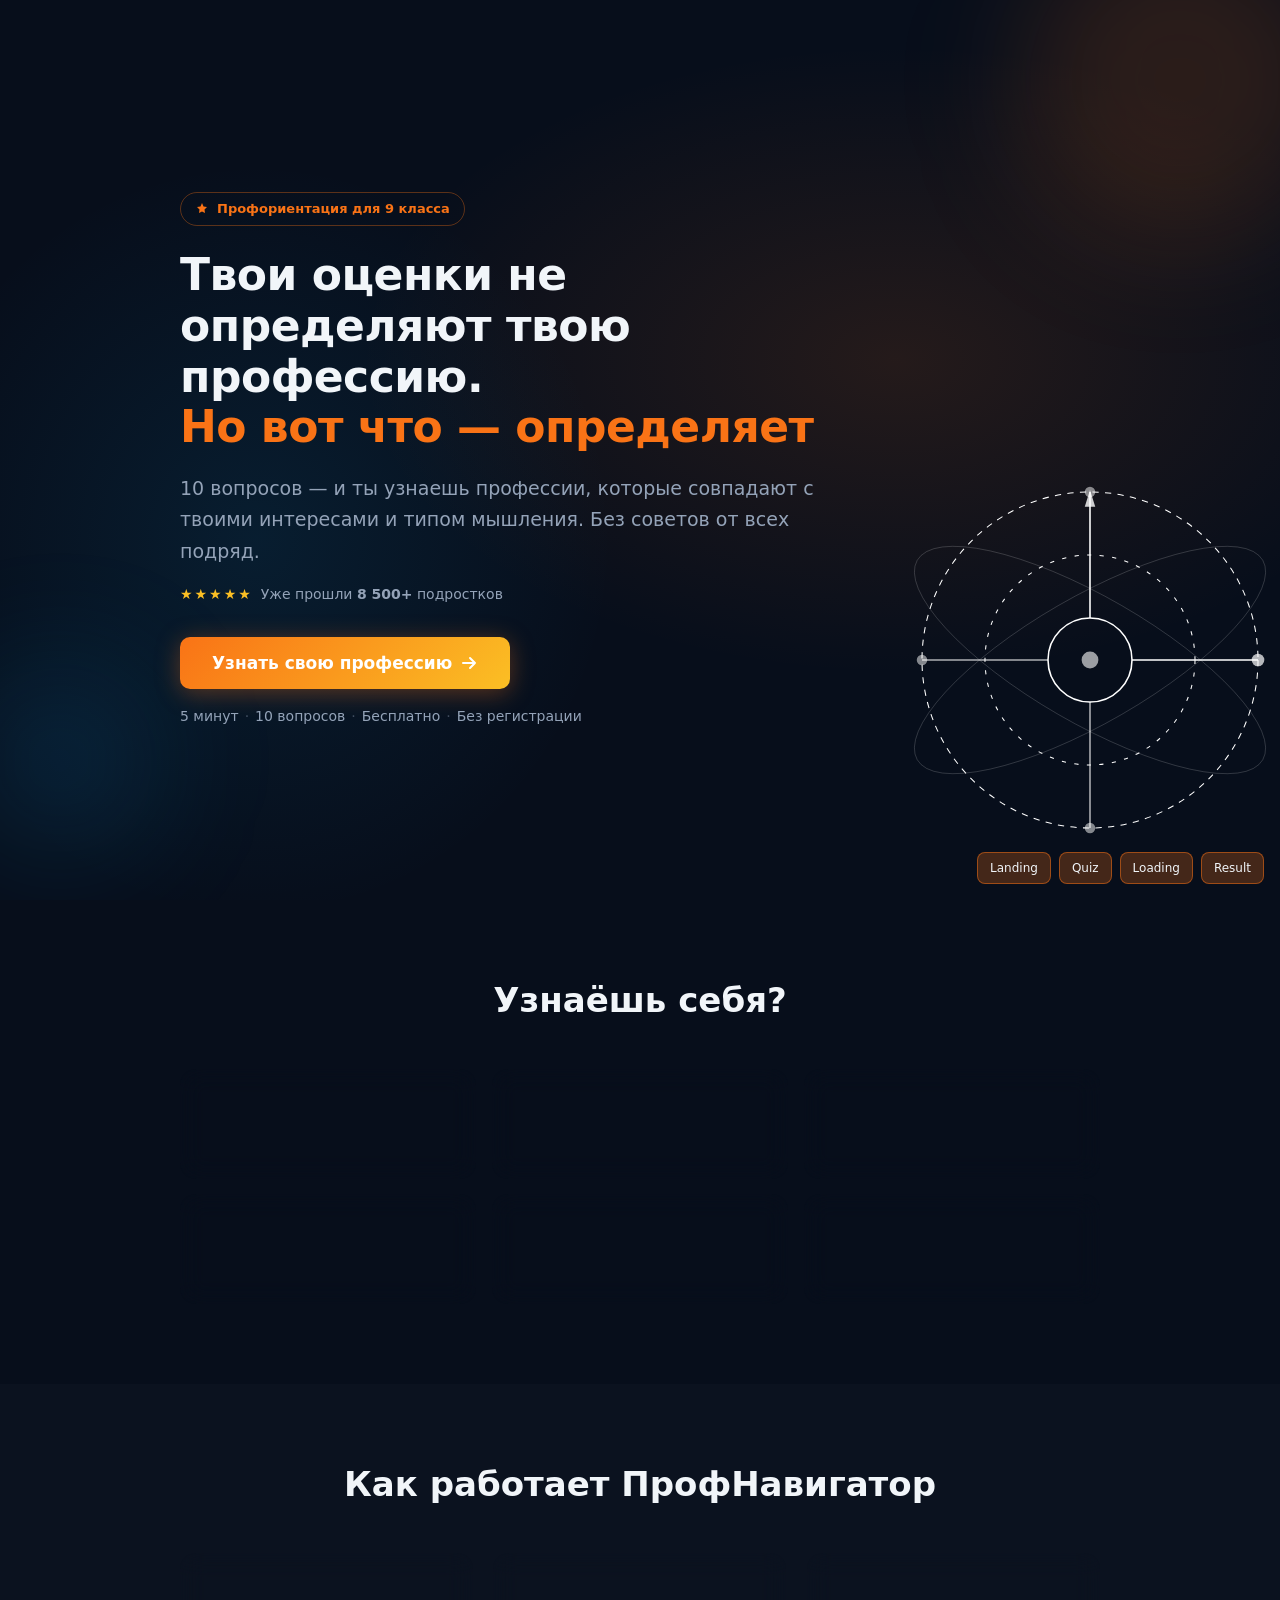
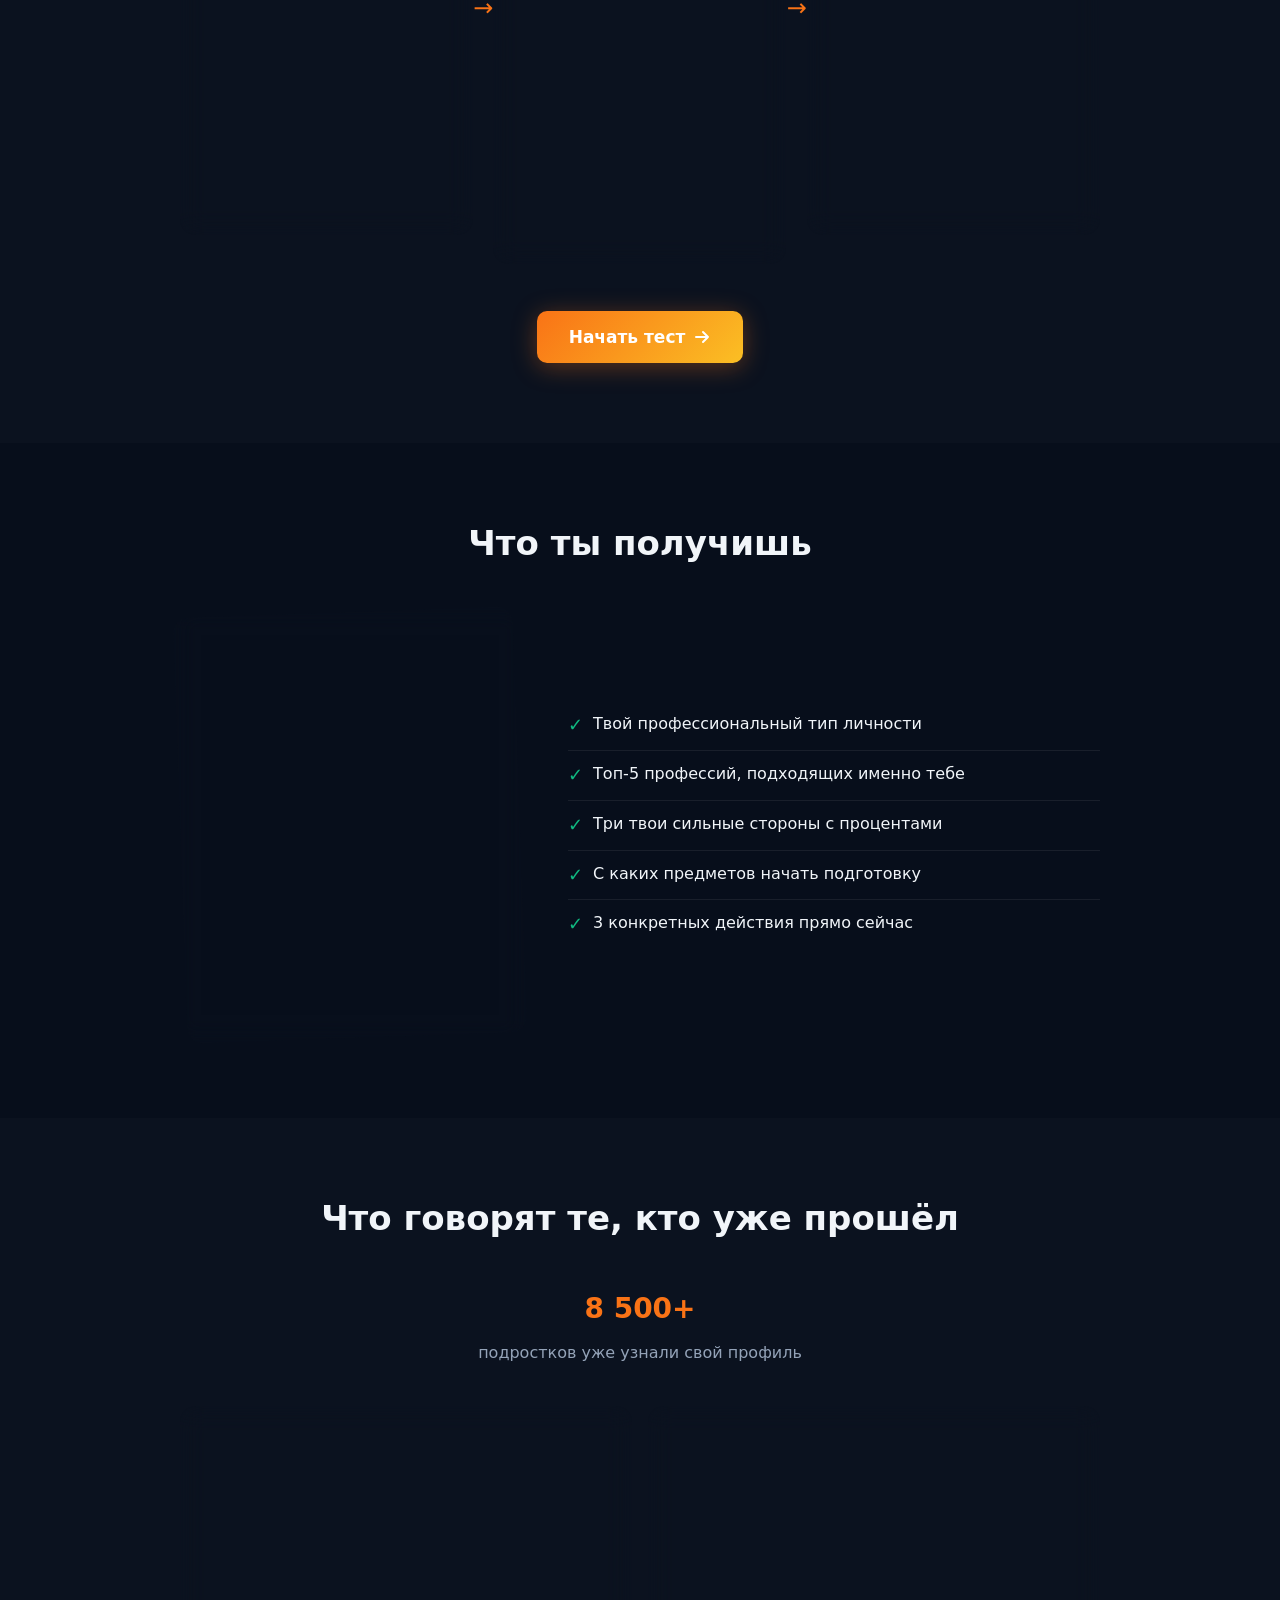
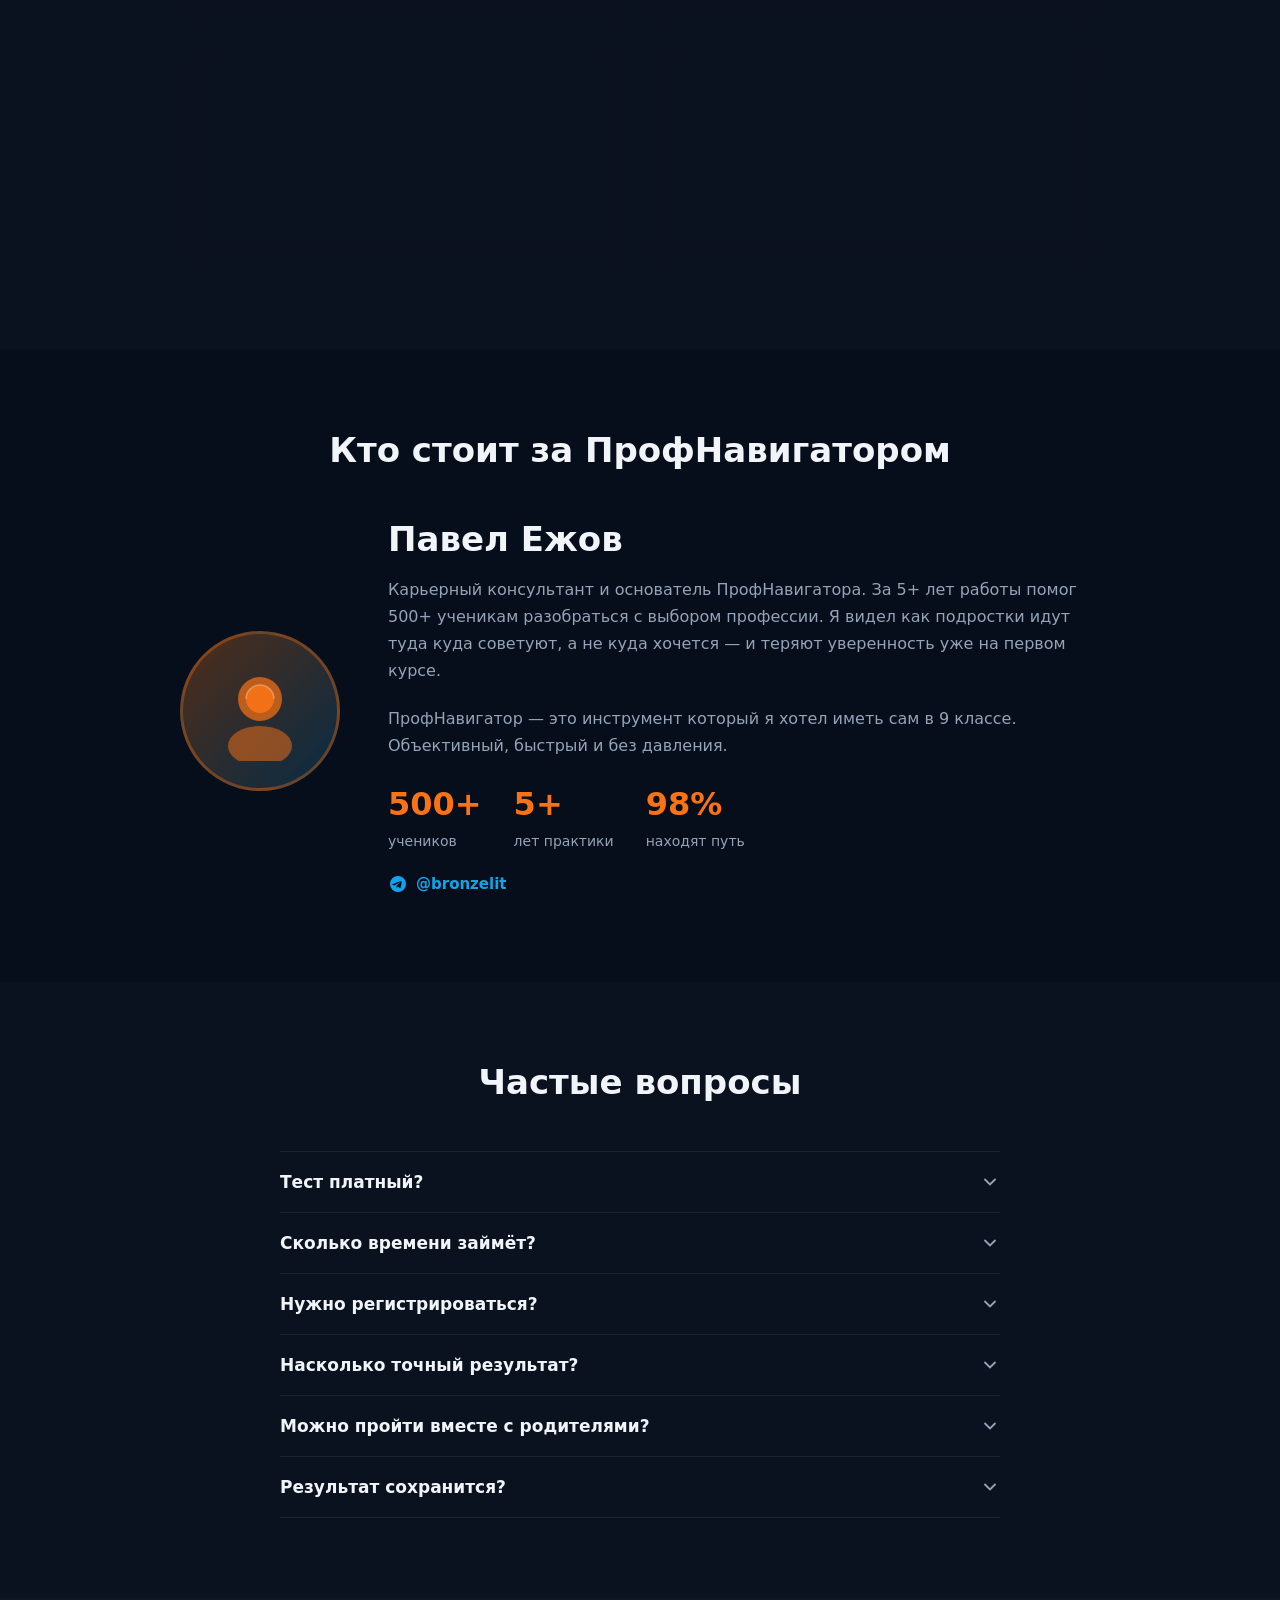
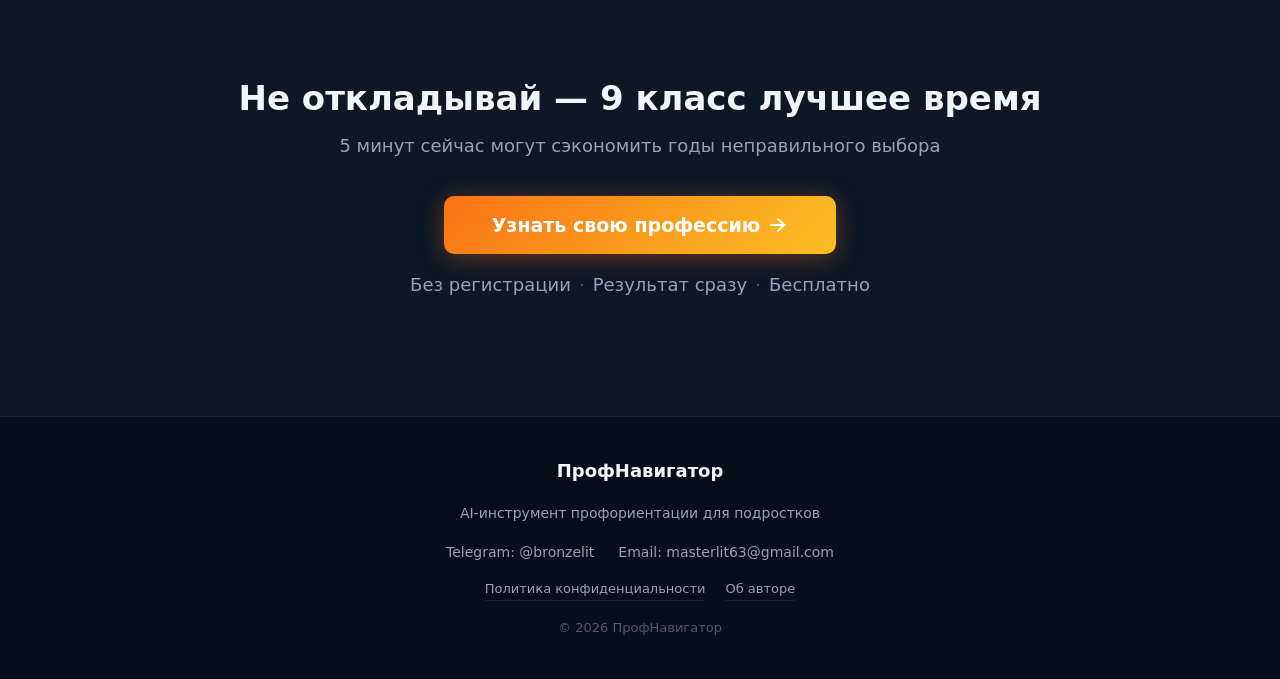
==== commit 6f9861d7: "Step 7: Loading screen — 3 сек, CSS прогресс, 4 строки, счётчик %, переход на результат" ====
--- a/index.html
+++ b/index.html
@@ -498,6 +498,84 @@
     .quiz-microcopy.visible {
       opacity: 1;
       animation: microFadeIn 0.1s ease;
+    }
+
+    /* ══════════════════════════════════════
+       LOADING SCREEN
+       ══════════════════════════════════════ */
+    #screen-loading {
+      min-height: 100vh;
+      display: flex;
+      align-items: center;
+      justify-content: center;
+      background: var(--bg);
+    }
+    .loading-wrap {
+      text-align: center;
+      max-width: 400px;
+      padding: 40px 24px;
+      width: 100%;
+    }
+    .loading-icon {
+      width: 96px; height: 96px;
+      margin: 0 auto 32px;
+      position: relative;
+    }
+    /* Внешнее вращающееся кольцо */
+    .loading-ring {
+      position: absolute; inset: 0;
+      border-radius: 50%;
+      border: 3px solid transparent;
+      border-top-color: var(--accent);
+      border-right-color: rgba(249,115,22,0.3);
+      animation: spinRing 1.2s linear infinite;
+    }
+    .loading-ring--inner {
+      inset: 14px;
+      border-top-color: var(--amber);
+      border-right-color: rgba(251,191,36,0.3);
+      animation: spinRing 1.8s linear infinite reverse;
+    }
+    @keyframes spinRing {
+      to { transform: rotate(360deg); }
+    }
+    .loading-text {
+      font-size: 17px;
+      font-weight: 600;
+      color: var(--text);
+      min-height: 52px;
+      display: flex;
+      align-items: center;
+      justify-content: center;
+      margin-bottom: 28px;
+      transition: opacity 0.2s ease;
+    }
+    .loading-progress-track {
+      height: 8px;
+      background: var(--border);
+      border-radius: 100px;
+      overflow: hidden;
+      margin-bottom: 10px;
+    }
+    .loading-progress-fill {
+      height: 100%;
+      width: 0%;
+      background: linear-gradient(90deg, var(--accent), var(--amber));
+      border-radius: 100px;
+    }
+    .loading-progress-fill.run {
+      animation: loadProgress 3s ease forwards;
+    }
+    @keyframes loadProgress {
+      0%   { width: 0%; }
+      20%  { width: 18%; }
+      50%  { width: 52%; }
+      80%  { width: 84%; }
+      100% { width: 100%; }
+    }
+    .loading-percent {
+      font-size: 13px;
+      color: var(--muted);
     }
 
     /* ── DEV-навигация (убрать перед релизом) ── */
@@ -1366,9 +1444,24 @@
 
   </section>
 
-  <!-- ЭКРАН 3: LOADING (заполняется в Шаге 7) -->
+  <!-- ЭКРАН 3: LOADING -->
   <section id="screen-loading" style="display:none">
-    <h1 style="padding:40px 20px;color:var(--muted)">Loading — Step 7</h1>
+    <div class="loading-wrap">
+      <div class="loading-icon" aria-hidden="true">
+        <div class="loading-ring"></div>
+        <div class="loading-ring loading-ring--inner"></div>
+        <!-- Центральная точка -->
+        <svg style="position:absolute;inset:0;margin:auto;display:block" width="24" height="24" viewBox="0 0 24 24" fill="none">
+          <circle cx="12" cy="12" r="4" fill="var(--accent)" opacity="0.9"/>
+          <circle cx="12" cy="12" r="8" stroke="var(--accent)" stroke-width="1" opacity="0.25"/>
+        </svg>
+      </div>
+      <div class="loading-text" id="loading-text">Анализируем твои ответы...</div>
+      <div class="loading-progress-track">
+        <div class="loading-progress-fill" id="loading-progress-fill"></div>
+      </div>
+      <div class="loading-percent" id="loading-percent">0%</div>
+    </div>
   </section>
 
   <!-- ЭКРАН 4: РЕЗУЛЬТАТ -->
@@ -1687,7 +1780,65 @@
 
     /* ── showLoading (вызывается после Q10) ── */
     function showLoading() {
-      showScreen('screen-loading'); /* логика loading — Шаг 7 */
+      showScreen('screen-loading');
+
+      const fill    = document.getElementById('loading-progress-fill');
+      const textEl  = document.getElementById('loading-text');
+      const pctEl   = document.getElementById('loading-percent');
+
+      const lines = [
+        'Анализируем твои ответы...',
+        'Сравниваем с 15 профессиональными профилями...',
+        'Определяем твои сильные стороны...',
+        'Профиль готов! ✓'
+      ];
+
+      /* Запуск CSS-анимации прогресс-бара */
+      fill.classList.remove('run');
+      void fill.offsetWidth; /* reflow — сбрасывает анимацию */
+      fill.classList.add('run');
+
+      /* Счётчик процентов через requestAnimationFrame */
+      const start = performance.now();
+      const duration = 3000;
+      function tickPercent(now) {
+        const elapsed = Math.min(now - start, duration);
+        const pct = Math.round((elapsed / duration) * 100);
+        pctEl.textContent = pct + '%';
+        if (elapsed < duration) requestAnimationFrame(tickPercent);
+      }
+      requestAnimationFrame(tickPercent);
+
+      /* Смена строк каждые 750ms */
+      let lineIdx = 0;
+      textEl.textContent = lines[0];
+      const interval = setInterval(() => {
+        lineIdx++;
+        if (lineIdx >= lines.length) { clearInterval(interval); return; }
+        textEl.style.opacity = '0';
+        setTimeout(() => {
+          textEl.textContent = lines[lineIdx];
+          textEl.style.opacity = '1';
+        }, 200);
+      }, 750);
+
+      /* Через 3000ms — рассчитать и показать результат */
+      setTimeout(() => {
+        clearInterval(interval);
+        const profileId = calculateResult();
+        try {
+          const pName = (typeof PROFILES !== 'undefined' && PROFILES[profileId])
+            ? PROFILES[profileId].name : profileId;
+          localStorage.setItem('pn_result', JSON.stringify({
+            profileId,
+            profileName: pName,
+            completedAt: new Date().toISOString(),
+            scores: quizState.scores,
+          }));
+        } catch(e) {}
+        showResult(profileId);
+        showScreen('screen-result');
+      }, 3000);
     }
 
     /* ══════════════════════════════════════
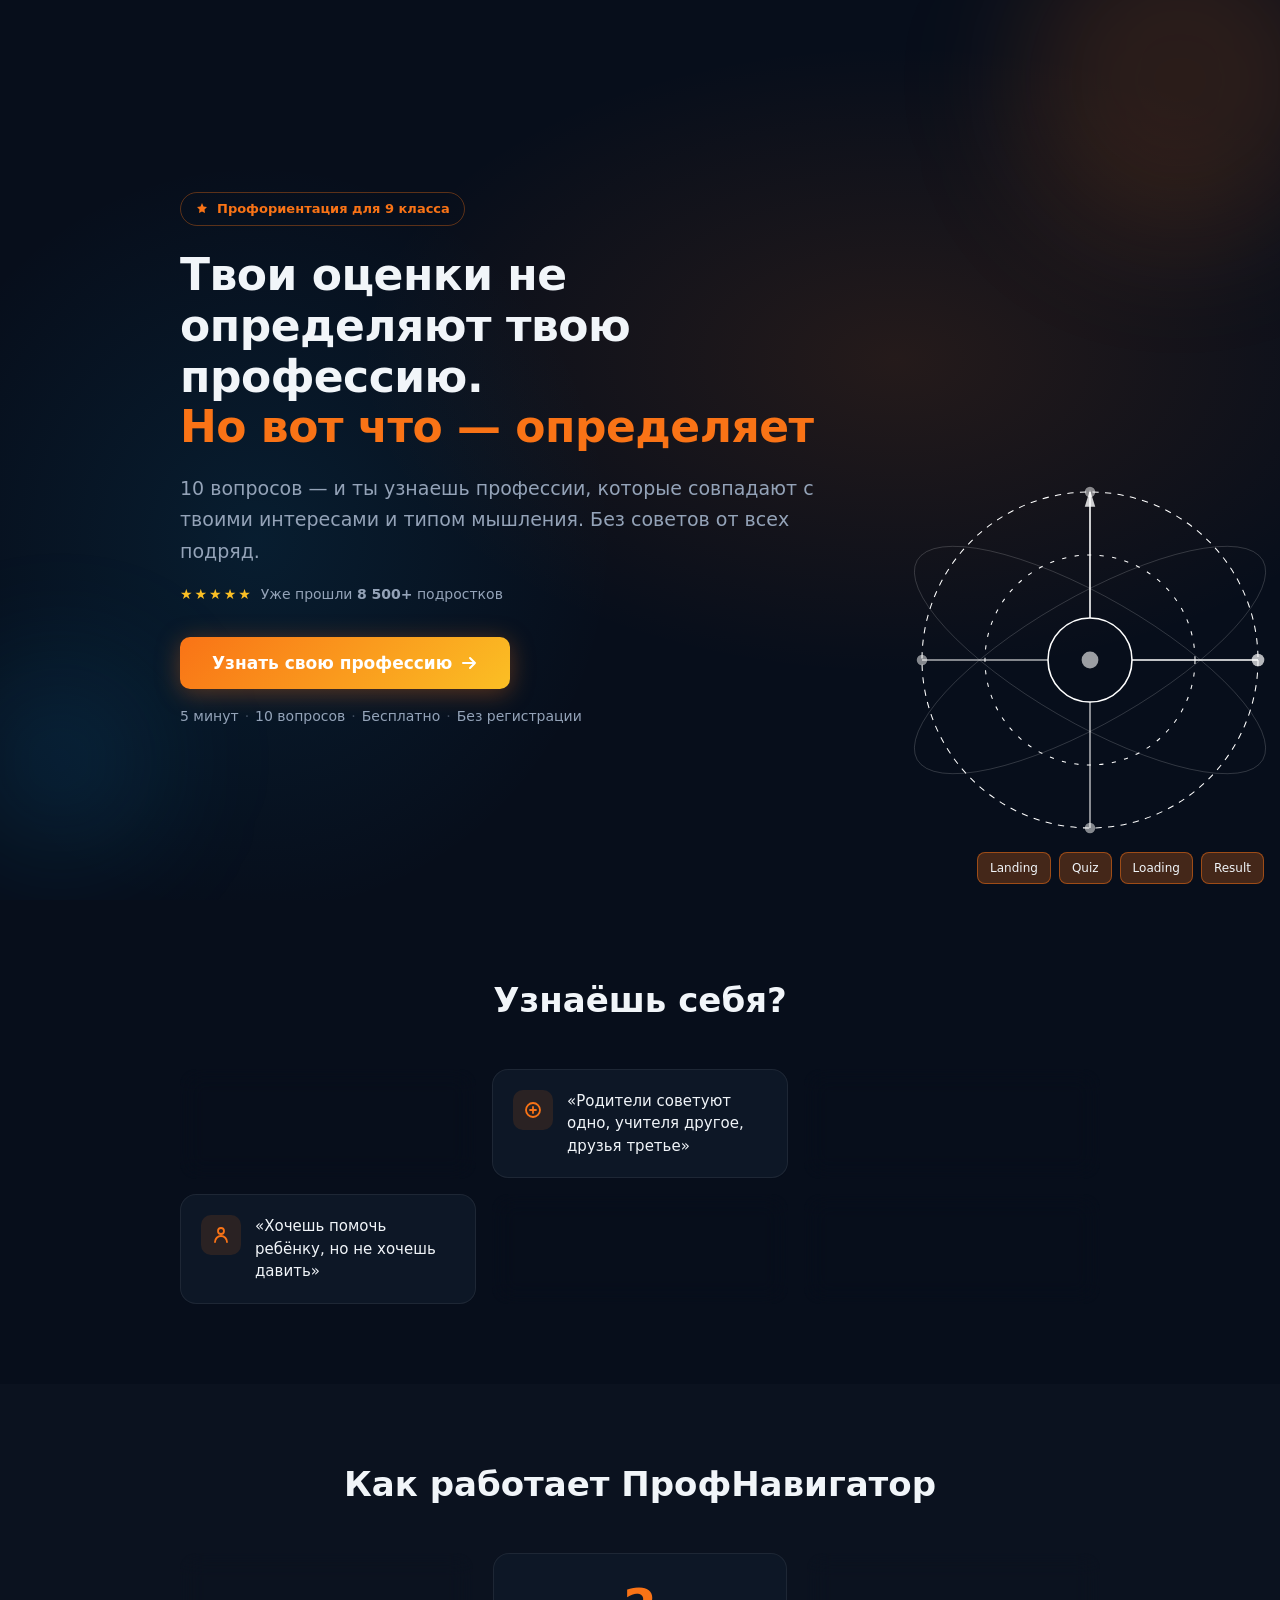
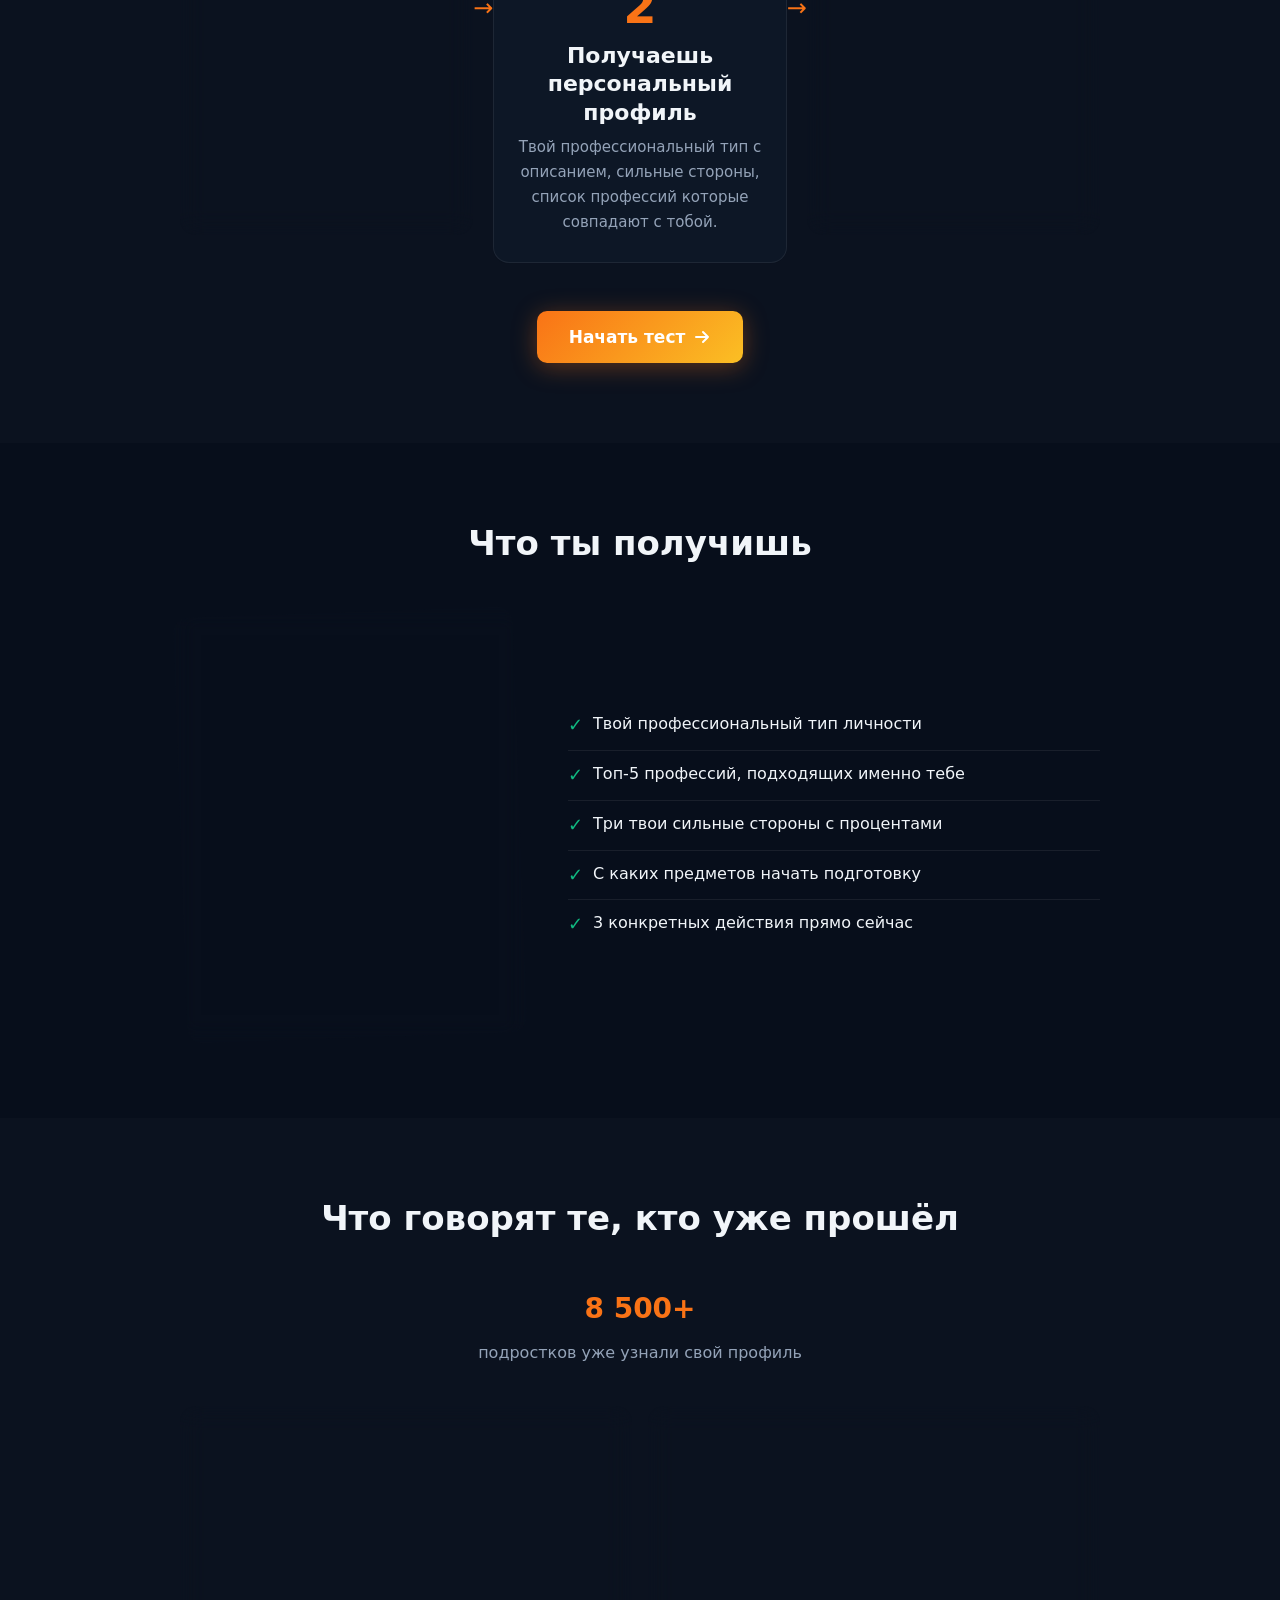
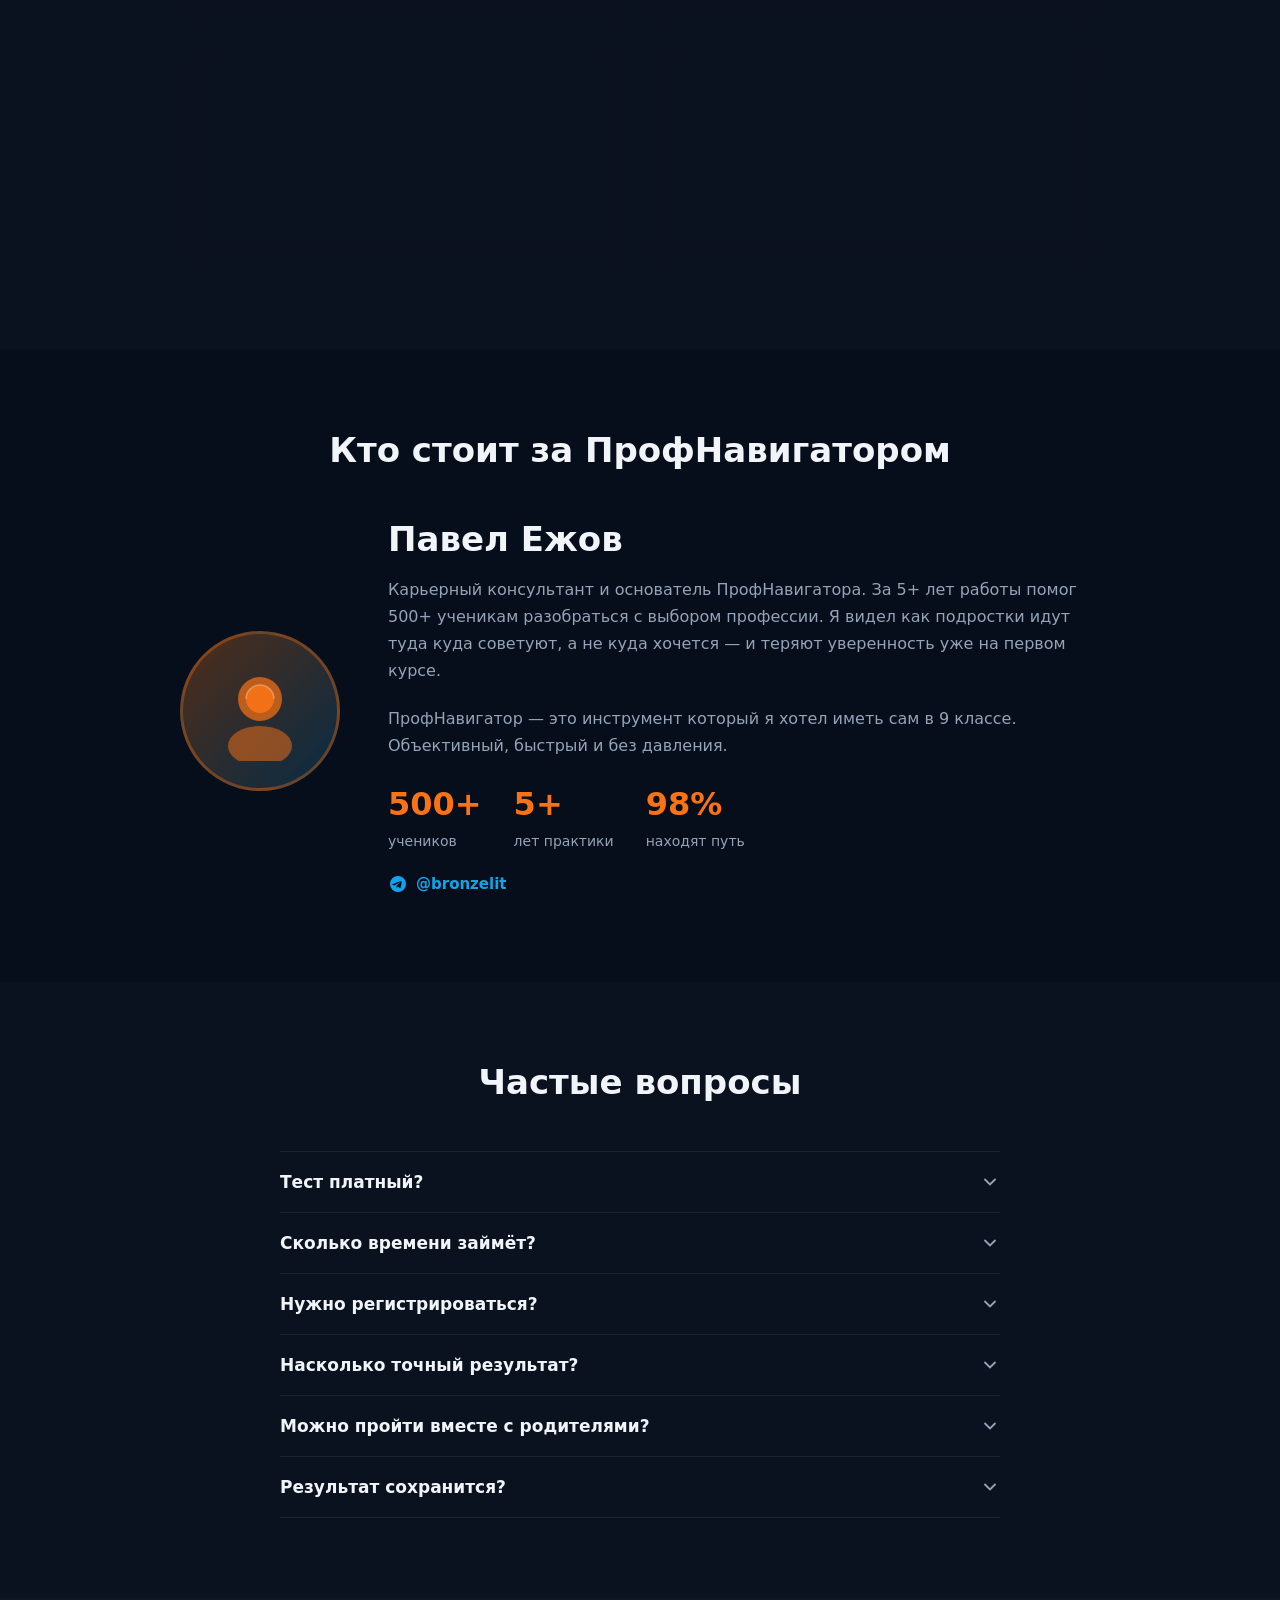
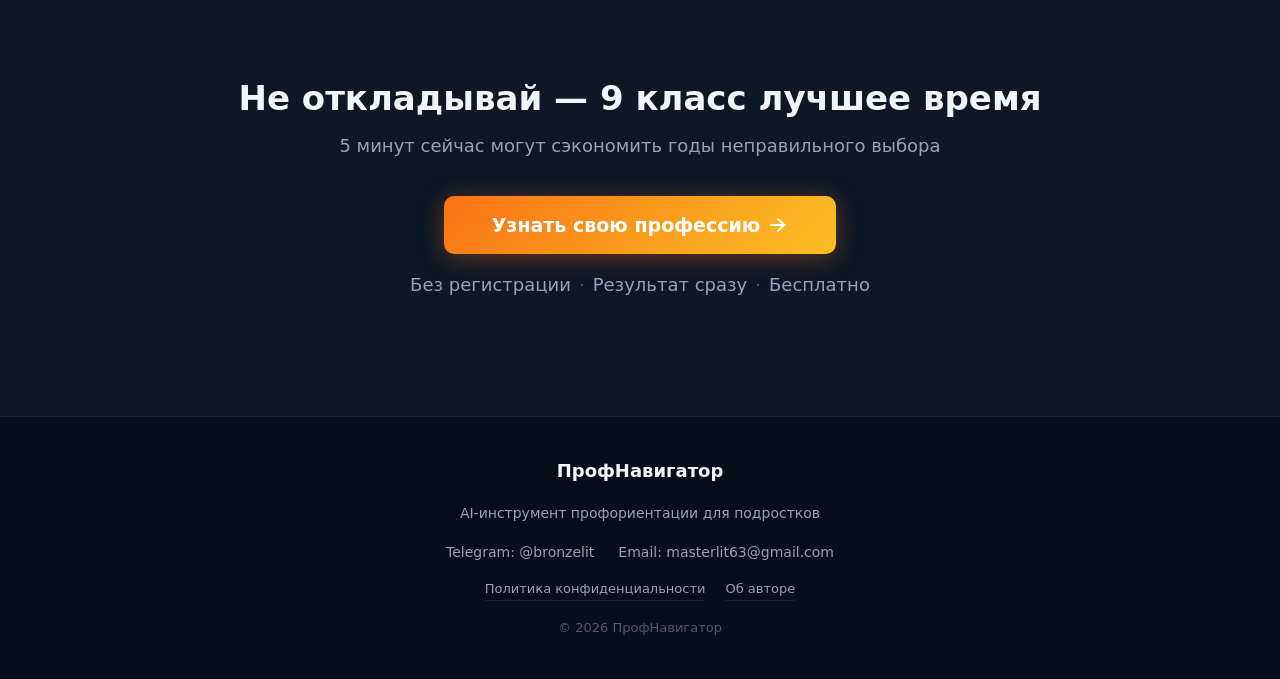
==== commit 83f5a9b7: "Step 8: Страница результата — все блоки, navigator.share(), email-заглушка, IntersectionObserver для" ====
--- a/index.html
+++ b/index.html
@@ -577,6 +577,156 @@
       font-size: 13px;
       color: var(--muted);
     }
+
+    /* ══════════════════════════════════════
+       СТРАНИЦА РЕЗУЛЬТАТА
+       ══════════════════════════════════════ */
+
+    /* ── Hero профиля ── */
+    .result-hero {
+      padding: 56px 0 48px;
+      position: relative;
+      overflow: hidden;
+      text-align: center;
+    }
+    .result-hero__bg {
+      position: absolute; inset: 0; z-index: 0;
+      background: radial-gradient(ellipse 70% 55% at 50% 0%,
+        var(--pc-alpha, rgba(249,115,22,0.15)) 0%, transparent 70%);
+    }
+    .result-hero .container { position: relative; z-index: 1; }
+
+    .result-profile-icon {
+      width: 88px; height: 88px;
+      margin: 0 auto 20px;
+      border-radius: 20px;
+      display: flex; align-items: center; justify-content: center;
+      background: var(--pc-bg, rgba(249,115,22,0.12));
+      border: 1px solid var(--pc-border, rgba(249,115,22,0.25));
+    }
+    .result-hero h1 { margin-bottom: 10px; }
+    .result-hero h1 span { color: var(--pc, var(--accent)); }
+    .result-rarity {
+      display: inline-block;
+      padding: 5px 16px;
+      border-radius: 100px;
+      font-size: 13px; font-weight: 600;
+      background: rgba(249,115,22,0.12);
+      color: var(--accent);
+      margin-bottom: 28px;
+    }
+    .result-description p {
+      font-size: 17px; line-height: 1.75;
+      color: var(--muted);
+      max-width: 620px; margin: 0 auto 14px;
+    }
+
+    /* ── Сильные стороны ── */
+    .strengths-list { max-width: 560px; margin: 0 auto; display: flex; flex-direction: column; gap: 18px; }
+    .strength-bar__header {
+      display: flex; justify-content: space-between;
+      font-size: 15px; margin-bottom: 8px;
+    }
+    .strength-bar__label { font-weight: 600; }
+    .strength-bar__value { color: var(--accent); font-weight: 700; }
+    .strength-bar__track {
+      height: 10px;
+      background: var(--border);
+      border-radius: 100px; overflow: hidden;
+    }
+    .strength-bar__fill {
+      height: 100%;
+      width: 0%;
+      background: linear-gradient(90deg, var(--accent), var(--amber));
+      border-radius: 100px;
+    }
+    .strength-bar__fill.animate {
+      animation: fillBar 1s ease forwards;
+    }
+
+    /* ── Профессии ── */
+    .professions-grid {
+      display: grid;
+      grid-template-columns: repeat(auto-fill, minmax(220px, 1fr));
+      gap: 16px;
+    }
+    .profession-card { padding: 20px; }
+    .profession-card__icon {
+      width: 44px; height: 44px;
+      border-radius: 10px;
+      display: flex; align-items: center; justify-content: center;
+      margin-bottom: 12px;
+    }
+    .profession-card__name { font-size: 16px; font-weight: 700; margin-bottom: 6px; }
+    .profession-card__why  { font-size: 13px; color: var(--muted); margin-bottom: 8px; line-height: 1.5; }
+    .profession-card__salary { font-size: 12px; color: var(--green); font-weight: 600; }
+
+    /* ── Первые шаги ── */
+    .result-steps-list { display: flex; flex-direction: column; gap: 12px; max-width: 640px; margin: 0 auto; }
+    .result-step {
+      display: flex; align-items: flex-start; gap: 16px; padding: 20px;
+    }
+    .result-step__num {
+      flex-shrink: 0;
+      width: 36px; height: 36px;
+      border-radius: 50%;
+      background: linear-gradient(135deg, var(--accent), var(--amber));
+      color: #fff; font-weight: 800; font-size: 15px;
+      display: flex; align-items: center; justify-content: center;
+    }
+    .result-step__label {
+      font-size: 11px; text-transform: uppercase;
+      letter-spacing: 0.6px; color: var(--accent);
+      font-weight: 700; margin-bottom: 4px;
+    }
+    .result-step__text { font-size: 15px; line-height: 1.5; }
+    .result-recommendation {
+      max-width: 640px; margin: 20px auto 0;
+      padding: 16px 20px;
+      border-left: 3px solid var(--accent);
+      background: rgba(249,115,22,0.06);
+      border-radius: 0 var(--radius-sm) var(--radius-sm) 0;
+      font-size: 14px; color: var(--muted);
+    }
+
+    /* ── CTA блок ── */
+    .result-cta { background: var(--card); text-align: center; }
+    .result-cta h2 { margin-bottom: 8px; }
+    .result-cta__sub { color: var(--muted); font-size: 17px; margin-bottom: 36px; }
+    .result-cta__btns {
+      display: flex; gap: 12px;
+      justify-content: center; flex-wrap: wrap;
+      margin-bottom: 36px;
+    }
+    .result-email {
+      max-width: 460px; margin: 0 auto;
+      padding: 24px; border: 1px solid var(--border); border-radius: var(--radius);
+      text-align: left;
+    }
+    .result-email__title { font-size: 15px; font-weight: 600; margin-bottom: 4px; }
+    .result-email__sub   { font-size: 13px; color: var(--muted); margin-bottom: 14px; }
+    .result-email__row   { display: flex; gap: 8px; }
+    .result-email__input {
+      flex: 1; padding: 12px 14px;
+      background: var(--bg); border: 1px solid var(--border);
+      border-radius: var(--radius-sm);
+      color: var(--text); font-family: var(--font); font-size: 14px;
+    }
+    .result-email__input::placeholder { color: var(--muted); }
+    .result-email__input:focus { outline: none; border-color: rgba(249,115,22,0.5); }
+    .result-email__micro { font-size: 12px; color: var(--muted); margin-top: 8px; }
+
+    /* ── Повторное прохождение ── */
+    .result-retry {
+      text-align: center; padding: 28px 20px;
+      border-top: 1px solid var(--border);
+    }
+    .result-retry a {
+      font-size: 14px; color: var(--muted);
+      border-bottom: 1px solid var(--border);
+      transition: color 0.15s;
+    }
+    .result-retry a:hover { color: var(--text); }
 
     /* ── DEV-навигация (убрать перед релизом) ── */
     .dev-nav {
@@ -1466,7 +1616,99 @@
 
   <!-- ЭКРАН 4: РЕЗУЛЬТАТ -->
   <section id="screen-result" style="display:none">
-    <h1>Результат — будет добавлен на Шаге 8</h1>
+
+    <!-- [Hero-профиль] -->
+    <div class="result-hero">
+      <div class="result-hero__bg"></div>
+      <div class="container">
+        <div class="result-profile-icon" id="result-profile-icon">
+          <!-- SVG иконка вставляется JS-ом -->
+        </div>
+        <h1>Твой профиль: <span id="result-profile-name"></span></h1>
+        <div class="result-rarity" id="result-rarity"></div>
+        <div class="result-description" id="result-description"></div>
+      </div>
+    </div>
+
+    <!-- [Сильные стороны] -->
+    <div class="section">
+      <div class="container">
+        <h2 class="section__title">Твои сильные стороны</h2>
+        <div class="strengths-list" id="result-strengths">
+          <!-- Бары вставляются JS-ом, анимируются при появлении -->
+        </div>
+      </div>
+    </div>
+
+    <!-- [Профессии] -->
+    <div class="section" style="background: rgba(255,255,255,0.015);">
+      <div class="container">
+        <h2 class="section__title">Подходящие профессии</h2>
+        <div class="professions-grid" id="result-professions">
+          <!-- Карточки вставляются JS-ом -->
+        </div>
+      </div>
+    </div>
+
+    <!-- [Первые шаги] -->
+    <div class="section">
+      <div class="container">
+        <h2 class="section__title">Что делать прямо сейчас</h2>
+        <div class="result-steps-list" id="result-steps">
+          <!-- Шаги вставляются JS-ом -->
+        </div>
+        <div class="result-recommendation" id="result-recommendation"></div>
+      </div>
+    </div>
+
+    <!-- [CTA блок] -->
+    <div class="section result-cta">
+      <div class="container">
+        <h2>Хочешь разобраться глубже?</h2>
+        <p class="result-cta__sub">Павел ответит на вопросы и поможет составить индивидуальный план</p>
+        <div class="result-cta__btns">
+          <a class="btn btn-primary"
+             href="https://t.me/bronzelit" target="_blank" rel="noopener">
+            <svg width="20" height="20" viewBox="0 0 20 20" fill="none" aria-hidden="true">
+              <path d="M10 2a8 8 0 100 16A8 8 0 0010 2zm3.93 5.37l-1.37 6.44c-.1.45-.36.56-.73.35l-2-1.47-1 .93c-.1.1-.2.14-.4.14l.14-2.03 3.73-3.37c.16-.14-.04-.22-.25-.08L6.3 11.43l-1.96-.61c-.43-.13-.44-.43.09-.64l7.67-2.96c.36-.13.67.09.55.64l-.72-.09z" fill="currentColor"/>
+            </svg>
+            Написать Павлу в Telegram
+          </a>
+          <button class="btn btn-outline" onclick="shareResult()">
+            <svg width="20" height="20" viewBox="0 0 20 20" fill="none" aria-hidden="true">
+              <path d="M15 13.5a2.5 2.5 0 100 5 2.5 2.5 0 000-5zM4.5 7.5a2.5 2.5 0 100 5 2.5 2.5 0 000-5zM15 1.5a2.5 2.5 0 100 5 2.5 2.5 0 000-5z" stroke="currentColor" stroke-width="1.6"/>
+              <path d="M6.8 8.7l6.4-3.4M6.8 11.3l6.4 3.4" stroke="currentColor" stroke-width="1.6" stroke-linecap="round"/>
+            </svg>
+            Поделиться результатом
+          </button>
+        </div>
+
+        <!-- Email-форма (заглушка v1) -->
+        <div class="result-email">
+          <div class="result-email__title">Хочешь получить полный отчёт на почту?</div>
+          <div class="result-email__sub">С подробным планом и рекомендациями по предметам</div>
+          <form class="result-email__row" onsubmit="submitEmail(event)"
+                data-form="email-result" data-version="1">
+            <input class="result-email__input"
+                   type="email" name="email"
+                   placeholder="Введи email" autocomplete="email" required>
+            <button class="btn btn-primary" type="submit"
+                    style="padding:12px 20px;font-size:15px;animation:none">
+              Отправить
+            </button>
+          </form>
+          <div class="result-email__micro">Без спама. Только результат и план.</div>
+        </div>
+      </div>
+    </div>
+
+    <!-- [Повторное прохождение] -->
+    <div class="result-retry">
+      <a href="#" onclick="resetQuiz(); return false;">
+        Ответы не отражают тебя? Пройти заново →
+      </a>
+    </div>
+
   </section>
 
   <!-- Toast уведомление -->
@@ -1842,6 +2084,134 @@
     }
 
     /* ══════════════════════════════════════
+       СТРАНИЦА РЕЗУЛЬТАТА — JS
+       ══════════════════════════════════════ */
+
+    /* Заглушка — Step 9 заполнит все 5 профилей */
+    const PROFILES = {};
+
+    let _currentProfileName = '';
+
+    function showResult(profileId) {
+      const p = PROFILES[profileId];
+      if (!p) {
+        /* Step 9 ещё не добавлен — показываем заглушку */
+        document.getElementById('result-profile-name').textContent = profileId;
+        document.getElementById('result-rarity').textContent = 'Профили загружаются в Шаге 9';
+        return;
+      }
+
+      _currentProfileName = p.name;
+
+      /* Устанавливаем CSS переменные цвета профиля */
+      const rs = document.getElementById('screen-result').style;
+      rs.setProperty('--pc',        p.color);
+      rs.setProperty('--pc-alpha',  hexToAlpha(p.color, 0.18));
+      rs.setProperty('--pc-bg',     hexToAlpha(p.color, 0.12));
+      rs.setProperty('--pc-border', hexToAlpha(p.color, 0.28));
+
+      /* Hero */
+      document.getElementById('result-profile-icon').innerHTML = p.icon;
+      document.getElementById('result-profile-name').textContent = p.name;
+      document.getElementById('result-rarity').textContent = `${p.name} — только ${p.rarity} участников`;
+
+      const descEl = document.getElementById('result-description');
+      descEl.innerHTML = p.description.map(d => `<p>${d}</p>`).join('');
+
+      /* Сильные стороны */
+      const strengthsEl = document.getElementById('result-strengths');
+      strengthsEl.innerHTML = p.strengths.map(s => `
+        <div class="strength-bar">
+          <div class="strength-bar__header">
+            <span class="strength-bar__label">${s.name}</span>
+            <span class="strength-bar__value">${s.value}%</span>
+          </div>
+          <div class="strength-bar__track">
+            <div class="strength-bar__fill" style="--target-width:${s.value}%"></div>
+          </div>
+        </div>`).join('');
+      observeStrengthBars();
+
+      /* Профессии */
+      const profsEl = document.getElementById('result-professions');
+      profsEl.innerHTML = p.professions.map(pr => `
+        <div class="card profession-card">
+          <div class="profession-card__icon"
+               style="background:${hexToAlpha(p.color,0.12)};border:1px solid ${hexToAlpha(p.color,0.25)}">
+            ${pr.icon || defaultJobIcon(p.color)}
+          </div>
+          <div class="profession-card__name">${pr.name}</div>
+          <div class="profession-card__why">${pr.why}</div>
+          <div class="profession-card__salary">${pr.salary}</div>
+        </div>`).join('');
+
+      /* Первые шаги */
+      const stepsEl = document.getElementById('result-steps');
+      const stepLabels = ['Сегодня', 'На этой неделе', 'До конца года'];
+      stepsEl.innerHTML = p.steps.map((step, i) => `
+        <div class="card result-step">
+          <div class="result-step__num">${i + 1}</div>
+          <div>
+            <div class="result-step__label">${stepLabels[i]}</div>
+            <div class="result-step__text">${step}</div>
+          </div>
+        </div>`).join('');
+
+      document.getElementById('result-recommendation').textContent = '📍 ' + p.recommendation;
+    }
+
+    /* Анимация прогресс-баров при появлении в viewport */
+    function observeStrengthBars() {
+      const obs = new IntersectionObserver((entries) => {
+        entries.forEach(e => {
+          if (e.isIntersecting) {
+            e.target.classList.add('animate');
+            obs.unobserve(e.target);
+          }
+        });
+      }, { threshold: 0.4 });
+      document.querySelectorAll('.strength-bar__fill').forEach(b => obs.observe(b));
+    }
+
+    /* Hex → rgba() строка */
+    function hexToAlpha(hex, alpha) {
+      const r = parseInt(hex.slice(1,3),16);
+      const g = parseInt(hex.slice(3,5),16);
+      const b = parseInt(hex.slice(5,7),16);
+      return `rgba(${r},${g},${b},${alpha})`;
+    }
+
+    /* Дефолтная SVG-иконка профессии */
+    function defaultJobIcon(color) {
+      return `<svg width="24" height="24" viewBox="0 0 24 24" fill="none">
+        <rect x="3" y="7" width="18" height="13" rx="2" stroke="${color}" stroke-width="1.6"/>
+        <path d="M8 7V5a2 2 0 014 0v2" stroke="${color}" stroke-width="1.6" stroke-linecap="round"/>
+        <path d="M3 12h18" stroke="${color}" stroke-width="1.2" opacity="0.4"/>
+      </svg>`;
+    }
+
+    /* ── Поделиться ── */
+    function shareResult() {
+      const name = _currentProfileName || 'профессионала';
+      const url  = 'https://masterlit63-stack.github.io/prof-navigator-platform/';
+      const text = `Прошёл профориентационный тест — я ${name}! Узнай свой профиль: ${url}`;
+      if (navigator.share) {
+        navigator.share({ text }).catch(() => {});
+      } else {
+        navigator.clipboard.writeText(text)
+          .then(()  => showToast('Ссылка скопирована!'))
+          .catch(()  => showToast('Скопируй ссылку вручную'));
+      }
+    }
+
+    /* ── Email (заглушка v1) ── */
+    function submitEmail(e) {
+      e.preventDefault();
+      showToast('Спасибо! Скоро пришлём результат на почту.');
+      e.target.reset();
+    }
+
+    /* ══════════════════════════════════════
        АНИМАЦИИ ЛЕНДИНГА — IntersectionObserver
        ══════════════════════════════════════ */
     (function initLandingAnimations() {
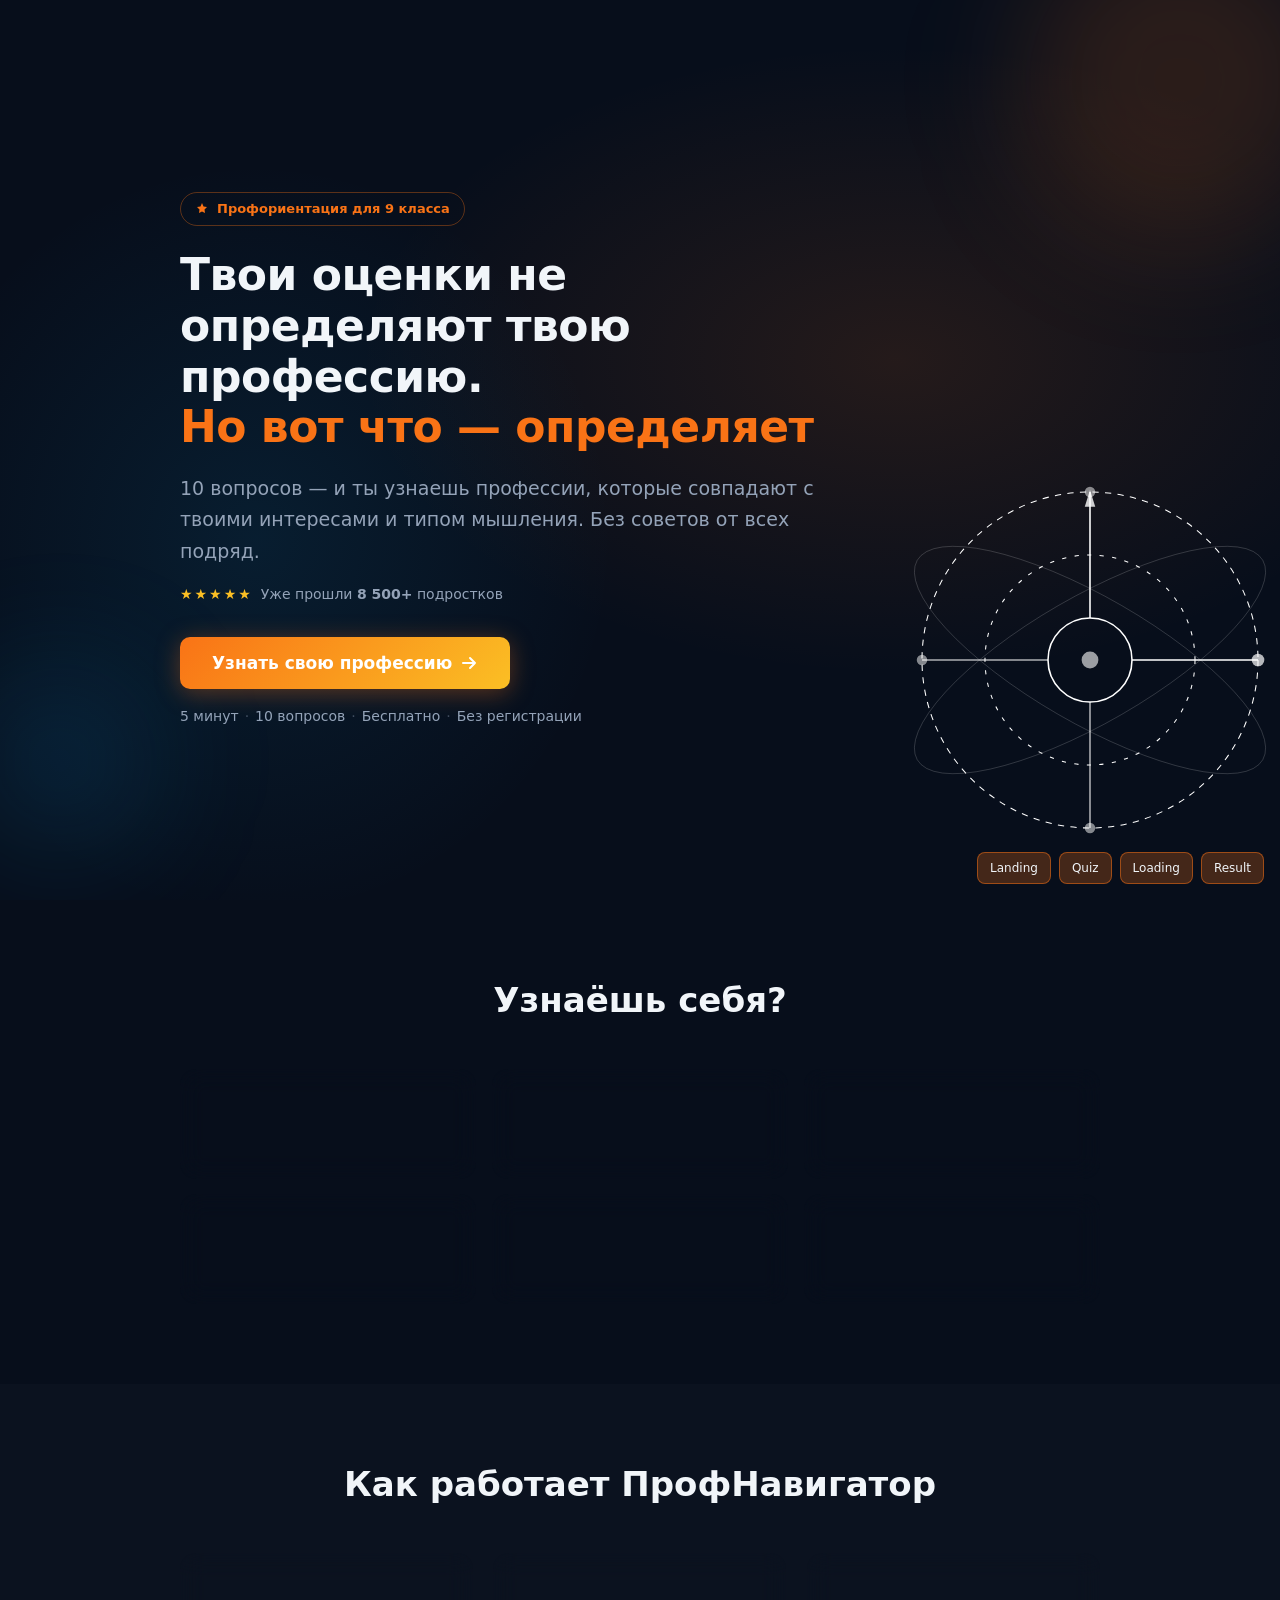
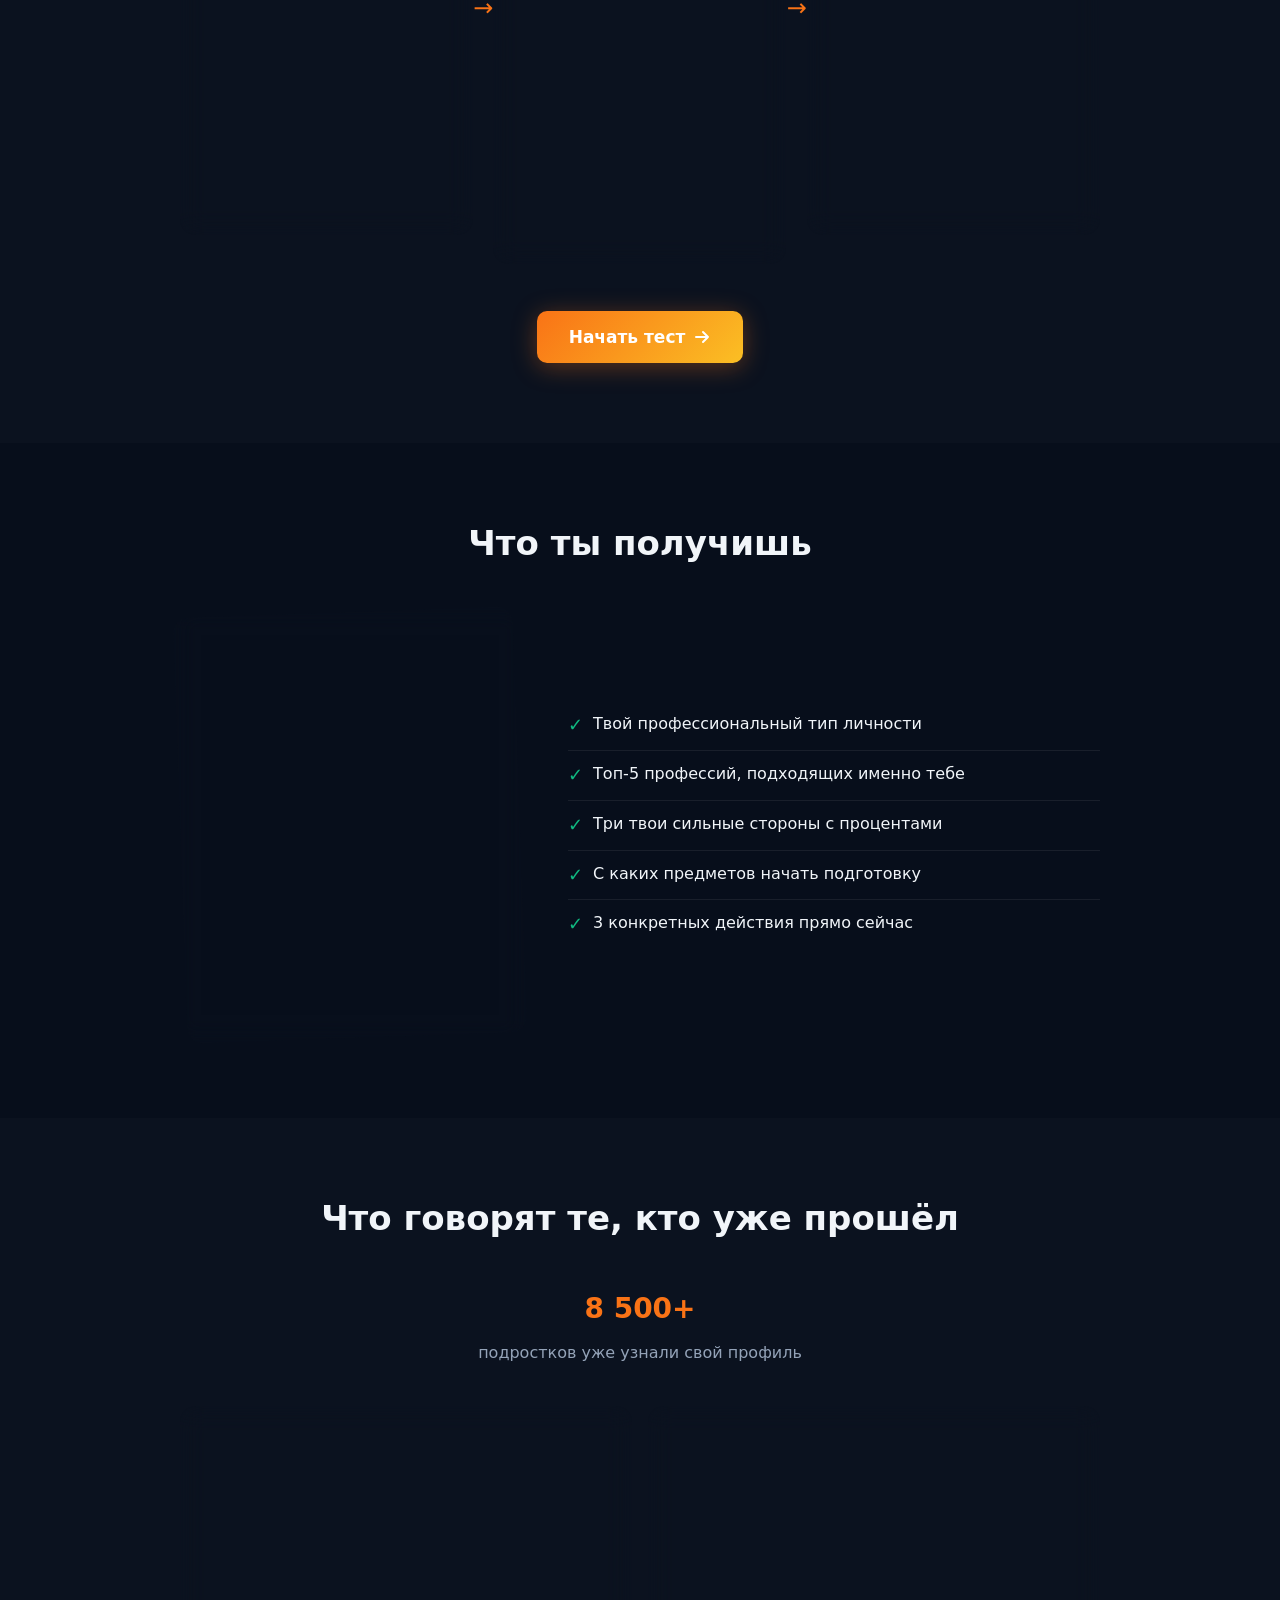
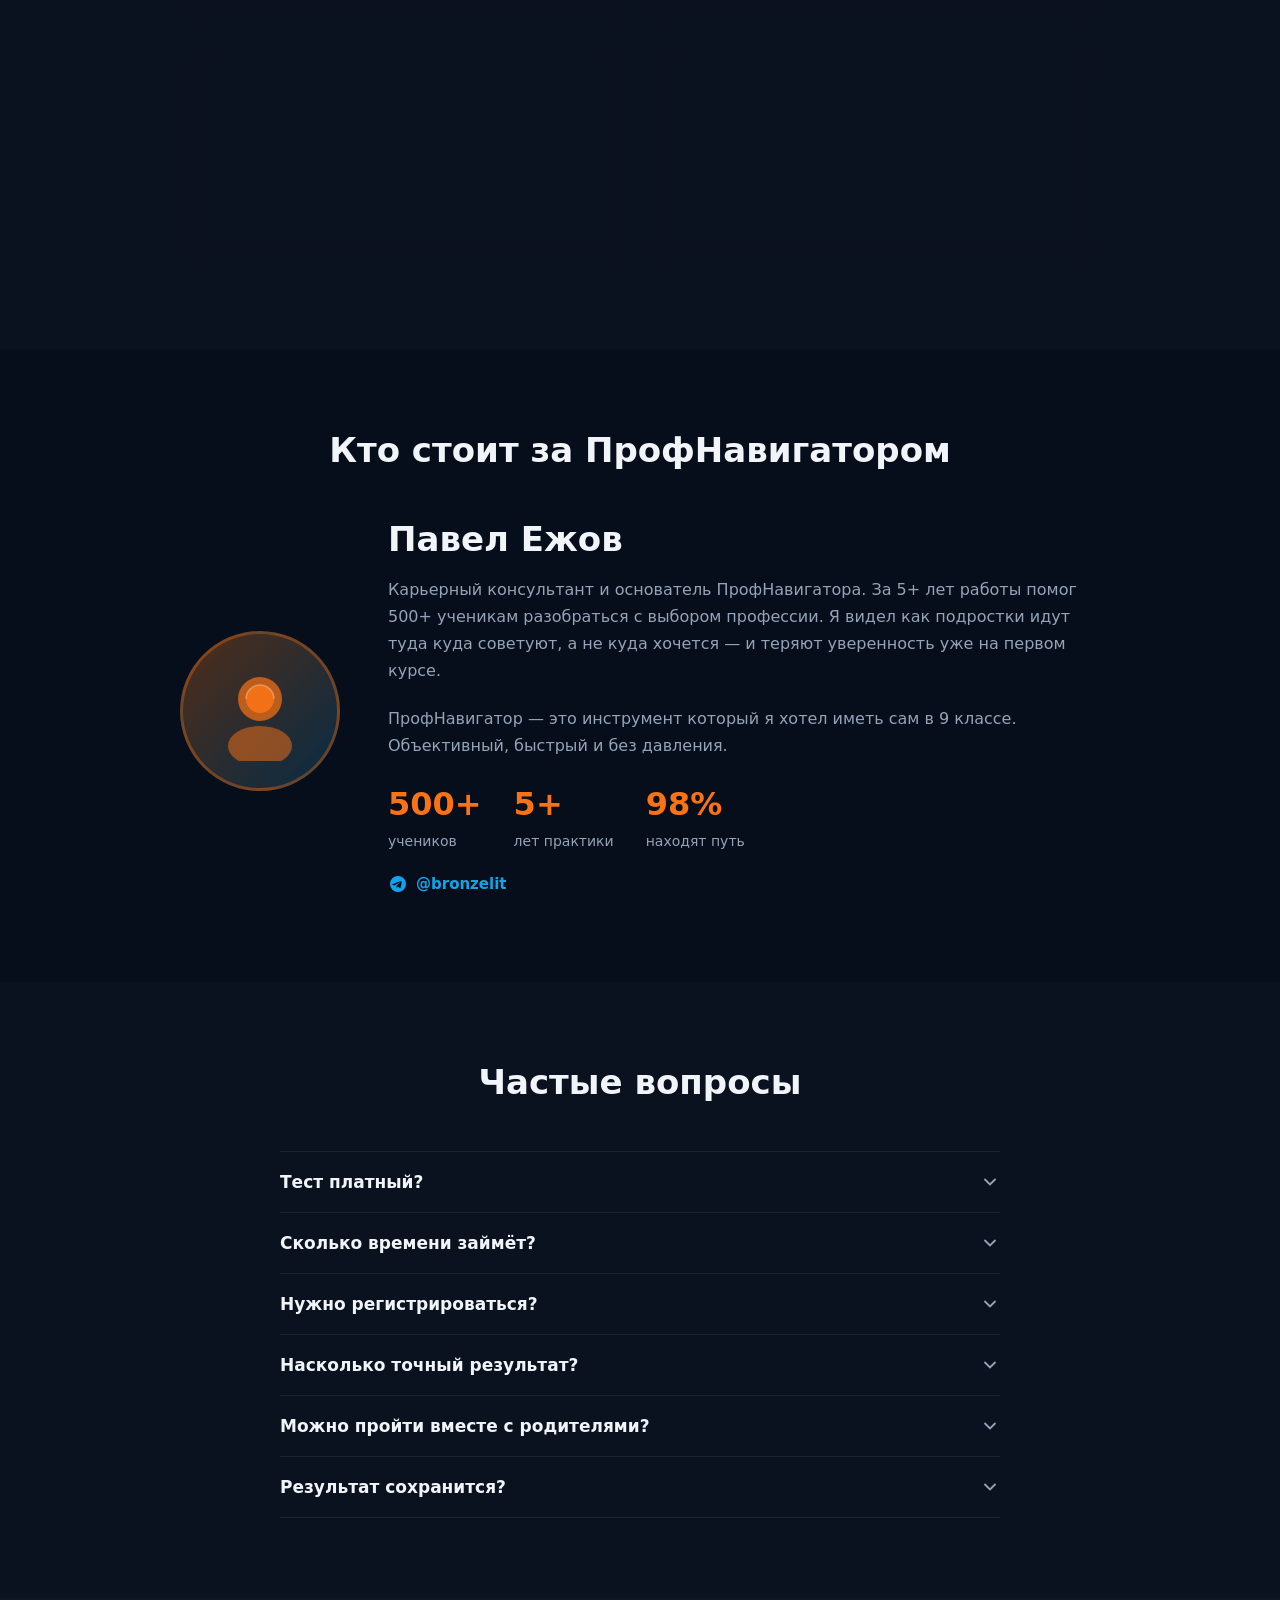
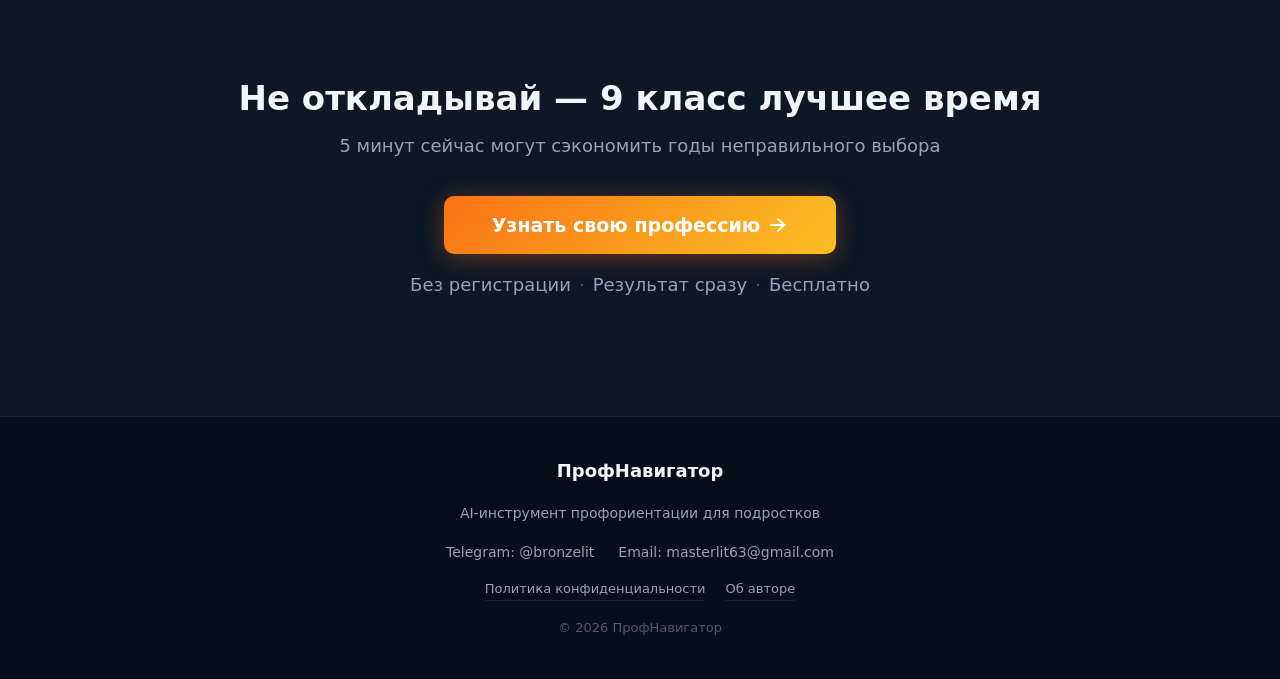
==== commit 1a2663ab: "Step 9: Данные 5 профилей (A/T/S/X/P) + 10 комбо-профилей при ничьей, showResult обновлён" ====
--- a/index.html
+++ b/index.html
@@ -2069,8 +2069,7 @@
         clearInterval(interval);
         const profileId = calculateResult();
         try {
-          const pName = (typeof PROFILES !== 'undefined' && PROFILES[profileId])
-            ? PROFILES[profileId].name : profileId;
+          const pName = (PROFILES[profileId] || COMBINED_PROFILES[profileId])?.name || profileId;
           localStorage.setItem('pn_result', JSON.stringify({
             profileId,
             profileName: pName,
@@ -2087,19 +2086,469 @@
        СТРАНИЦА РЕЗУЛЬТАТА — JS
        ══════════════════════════════════════ */
 
-    /* Заглушка — Step 9 заполнит все 5 профилей */
-    const PROFILES = {};
+    /* ══════════════════════════════════════
+       PROFILES — 5 основных профилей
+       ══════════════════════════════════════ */
+    const PROFILES = {
+      A: {
+        id:'A', name:'Аналитик', color:'#0ea5e9', rarity:'22%',
+        icon:`<svg width="48" height="48" viewBox="0 0 48 48" fill="none">
+          <circle cx="20" cy="20" r="13" stroke="#0ea5e9" stroke-width="2.5"/>
+          <path d="M30 30l9 9" stroke="#0ea5e9" stroke-width="2.5" stroke-linecap="round"/>
+          <path d="M14 20h12M20 14v12" stroke="#0ea5e9" stroke-width="2" stroke-linecap="round" opacity="0.6"/>
+        </svg>`,
+        description:[
+          'Ты из тех, кто видит систему там, где другие видят хаос. Сложные задачи не пугают — они привлекают. Ты задаёшь вопросы «почему» и «как» — и не успокаиваешься, пока не находишь ответ.',
+          'Твоя суперсила — способность разбить любую проблему на части и найти решение, которое другие не замечают. Это редкое и очень востребованное качество в мире, где данных становится всё больше.'
+        ],
+        strengths:[
+          {name:'Логическое мышление',        value:87},
+          {name:'Системность',                 value:74},
+          {name:'Внимательность к деталям',    value:91}
+        ],
+        professions:[
+          {name:'Программист',           why:'Решение задач через код — твоя среда',                    salary:'от 90 000 руб/мес'},
+          {name:'Data Analyst',          why:'Находить смысл в данных — буквально про тебя',            salary:'от 100 000 руб/мес'},
+          {name:'Финансовый аналитик',   why:'Цифры + логика = твой язык',                             salary:'от 80 000 руб/мес'},
+          {name:'Системный архитектор',  why:'Строить сложные системы — высший уровень',               salary:'от 150 000 руб/мес'},
+          {name:'Инженер по данным',     why:'Проектировать потоки информации — в крови',              salary:'от 110 000 руб/мес'}
+        ],
+        steps:[
+          'Попробуй курс на Stepik — «Python для начинающих» (бесплатно, 2 часа)',
+          'Реши 5 задач на Codeforces или Kaggle — почувствуй кайф от анализа данных',
+          'Поговори с учителем математики о профильном классе или олимпиадах'
+        ],
+        recommendation:'10–11 класс → технический/математический профиль → IT или технические вузы'
+      },
+
+      T: {
+        id:'T', name:'Творческий', color:'#f97316', rarity:'31%',
+        icon:`<svg width="48" height="48" viewBox="0 0 48 48" fill="none">
+          <path d="M12 36c4-8 8-20 12-24 4 4 8 16 12 24" stroke="#f97316" stroke-width="2.5" stroke-linecap="round" stroke-linejoin="round"/>
+          <path d="M24 12c0 0-6-4-10 0s-2 10 2 10" stroke="#f97316" stroke-width="2" stroke-linecap="round" opacity="0.5"/>
+          <circle cx="17" cy="20" r="2.5" fill="#f97316" opacity="0.8"/>
+          <circle cx="24" cy="14" r="2.5" fill="#f97316" opacity="0.8"/>
+          <circle cx="31" cy="20" r="2.5" fill="#f97316" opacity="0.8"/>
+          <path d="M10 36h28" stroke="#f97316" stroke-width="2" stroke-linecap="round" opacity="0.4"/>
+        </svg>`,
+        description:[
+          'Ты видишь мир иначе — и это не слабость, а редкий дар. Там, где другие следуют правилам, ты ищешь свой путь. Скучное становится интересным, если добавить в него твою искру.',
+          'Твоя суперсила — умение создавать то, чего ещё не было. Идеи рождаются у тебя постоянно, и мир всегда будет нуждаться в людях, которые умеют думать нестандартно.'
+        ],
+        strengths:[
+          {name:'Креативность',             value:92},
+          {name:'Нестандартное мышление',   value:85},
+          {name:'Визуальное восприятие',    value:78}
+        ],
+        professions:[
+          {name:'UX/UI Дизайнер',        why:'Создавать удобные и красивые интерфейсы — твоё',               salary:'от 80 000 руб/мес'},
+          {name:'Маркетолог',            why:'Нестандартные идеи + анализ = твой главный козырь',            salary:'от 70 000 руб/мес'},
+          {name:'Копирайтер / Редактор', why:'Слова как инструмент — ты умеешь ими пользоваться',           salary:'от 60 000 руб/мес'},
+          {name:'Режиссёр / Продакшн',   why:'Создавать образы и истории — в твоей природе',                salary:'от 70 000 руб/мес'},
+          {name:'Архитектор',            why:'Проектировать пространства — творчество плюс структура',       salary:'от 85 000 руб/мес'}
+        ],
+        steps:[
+          'Открой Figma (бесплатно) и нарисуй макет любого приложения — хоть за 30 минут',
+          'Выбери один канал или блог и сделай первый пост — не для всех, а для практики',
+          'Найди творческий кружок или онлайн-курс по интересному направлению и запишись'
+        ],
+        recommendation:'10–11 класс → гуманитарный/творческий профиль → дизайн, журналистика, архитектура'
+      },
+
+      S: {
+        id:'S', name:'Социальный', color:'#10b981', rarity:'27%',
+        icon:`<svg width="48" height="48" viewBox="0 0 48 48" fill="none">
+          <path d="M24 38S8 27 8 17c0-5.5 4.5-9 10-9 3.2 0 5.8 1.8 6 4 .2-2.2 2.8-4 6-4 5.5 0 10 3.5 10 9 0 10-16 21-16 21z" stroke="#10b981" stroke-width="2.5" stroke-linejoin="round"/>
+          <circle cx="18" cy="14" r="2" fill="#10b981" opacity="0.6"/>
+          <circle cx="30" cy="14" r="2" fill="#10b981" opacity="0.6"/>
+        </svg>`,
+        description:[
+          'Ты чувствуешь людей — понимаешь их настроение, слышишь то, что между слов. Для тебя нет ничего важнее, чем помочь кому-то решить проблему или просто поддержать в трудный момент.',
+          'Твоя суперсила — умение выстраивать настоящее доверие. В мире, где все устали от холодных сервисов, такие люди как ты нужны везде — в медицине, образовании, психологии и бизнесе.'
+        ],
+        strengths:[
+          {name:'Эмпатия',          value:94},
+          {name:'Коммуникация',     value:88},
+          {name:'Умение слушать',   value:82}
+        ],
+        professions:[
+          {name:'Психолог',             why:'Понимать и помогать людям — буквально твоё призвание',      salary:'от 60 000 руб/мес'},
+          {name:'HR-менеджер',          why:'Находить нужных людей и выстраивать команды — в крови',     salary:'от 80 000 руб/мес'},
+          {name:'Учитель / Тренер',     why:'Передавать знания и вдохновлять — твоя сила',              salary:'от 50 000 руб/мес'},
+          {name:'Врач / Медработник',   why:'Забота о людях — это не работа для тебя, это смысл',       salary:'от 80 000 руб/мес'},
+          {name:'Социальный работник',  why:'Менять жизни людей к лучшему — прямое попадание',          salary:'от 45 000 руб/мес'}
+        ],
+        steps:[
+          'Пройди бесплатный вводный курс по психологии на Coursera или Stepik — 1–2 часа',
+          'Поговори с психологом, HR или врачом из твоего окружения — узнай изнутри как устроена профессия',
+          'Запишись волонтёром в любую организацию — опыт живого общения бесценен'
+        ],
+        recommendation:'10–11 класс → гуманитарный профиль → психология, педагогика, медицина, социология'
+      },
+
+      X: {
+        id:'X', name:'Технарь', color:'#6366f1', rarity:'18%',
+        icon:`<svg width="48" height="48" viewBox="0 0 48 48" fill="none">
+          <circle cx="24" cy="24" r="7" stroke="#6366f1" stroke-width="2.5"/>
+          <circle cx="24" cy="24" r="3" fill="#6366f1"/>
+          <path d="M24 8v6M24 34v6M8 24h6M34 24h6" stroke="#6366f1" stroke-width="2.5" stroke-linecap="round"/>
+          <path d="M13.4 13.4l4.2 4.2M30.4 30.4l4.2 4.2M34.6 13.4l-4.2 4.2M17.6 30.4l-4.2 4.2" stroke="#6366f1" stroke-width="2" stroke-linecap="round" opacity="0.6"/>
+        </svg>`,
+        description:[
+          'Ты человек дела. Пока другие обсуждают — ты уже делаешь. Твои руки умеют то, что другим кажется магией: разобраться в механизме, починить, собрать с нуля.',
+          'Твоя суперсила — надёжность и практичность. В эпоху, когда всё автоматизируется, именно те, кто понимает как работают реальные системы — ценятся на вес золота.'
+        ],
+        strengths:[
+          {name:'Практичность',    value:91},
+          {name:'Надёжность',      value:87},
+          {name:'Работа руками',   value:95}
+        ],
+        professions:[
+          {name:'Инженер-механик',    why:'Проектировать и создавать механизмы — твоя среда',           salary:'от 80 000 руб/мес'},
+          {name:'Электрик / Энергетик', why:'Понимать электрические системы — не для всех, но для тебя', salary:'от 70 000 руб/мес'},
+          {name:'Прораб / Строитель',  why:'Руководить стройкой и видеть результат руками',             salary:'от 80 000 руб/мес'},
+          {name:'Технолог',            why:'Настраивать производственные процессы — твоё',              salary:'от 75 000 руб/мес'},
+          {name:'Пилот',               why:'Управлять сложной техникой — мечта технаря',                salary:'от 120 000 руб/мес'}
+        ],
+        steps:[
+          'Найди YouTube-канал по интересной тебе технике (механика, электроника, IT-железо) и смотри 30 мин в день',
+          'Разбери и собери обратно любой прибор дома — зарядное устройство, вентилятор, часы',
+          'Узнай про технические кружки и колледжи в своём городе — практика важнее теории'
+        ],
+        recommendation:'Технический колледж или 10–11 класс с упором на физику → технические специальности'
+      },
+
+      P: {
+        id:'P', name:'Предприниматель', color:'#fbbf24', rarity:'12%',
+        icon:`<svg width="48" height="48" viewBox="0 0 48 48" fill="none">
+          <path d="M24 6c0 0 14 6 14 20 0 5-2.5 9-5 12l-9 4-9-4c-2.5-3-5-7-5-12C10 12 24 6 24 6z" stroke="#fbbf24" stroke-width="2.5" stroke-linejoin="round"/>
+          <circle cx="24" cy="23" r="4" fill="#fbbf24"/>
+          <path d="M16 40l-3 4M32 40l3 4" stroke="#fbbf24" stroke-width="2" stroke-linecap="round" opacity="0.5"/>
+        </svg>`,
+        description:[
+          'Ты видишь возможности там, где другие видят проблемы. Скучать тебе некогда — в голове всегда очередная идея. Ты не ждёшь, когда тебе дадут задачу — ты сам её находишь.',
+          'Твоя суперсила — инициатива и скорость. Ты готов рисковать ради результата и умеешь вести людей за собой. Именно такие люди создают компании, меняют рынки и запускают стартапы.'
+        ],
+        strengths:[
+          {name:'Инициативность',      value:90},
+          {name:'Скорость решений',    value:85},
+          {name:'Лидерство',           value:88}
+        ],
+        professions:[
+          {name:'Менеджер проектов',     why:'Вести проект от идеи до результата — твоя стихия',        salary:'от 90 000 руб/мес'},
+          {name:'Основатель стартапа',   why:'Строить своё с нуля — ты создан для этого',               salary:'не ограничено'},
+          {name:'Продюсер',              why:'Собирать команды и запускать проекты — в крови',           salary:'от 80 000 руб/мес'},
+          {name:'Маркетолог',            why:'Продвигать идеи и продукты — твой язык',                  salary:'от 70 000 руб/мес'},
+          {name:'Трейдер / Инвестор',    why:'Принимать быстрые решения в условиях риска — про тебя',   salary:'от 100 000 руб/мес'}
+        ],
+        steps:[
+          'Придумай и продай что-нибудь простое на Авито или одноклассникам — первый опыт продаж',
+          'Прочитай «Стартап за 100 долларов» или «Rework» — за неделю изменишь взгляд на бизнес',
+          'Найди ментора или предпринимателя в своём городе и попросись на стажировку'
+        ],
+        recommendation:'10–11 класс → экономика/управление/право → бизнес-школы или предпринимательские программы'
+      }
+    };
+
+    /* ══════════════════════════════════════
+       COMBINED_PROFILES — 10 комбо при ничьей
+       ══════════════════════════════════════ */
+    const COMBINED_PROFILES = {
+      AT: {
+        id:'AT', name:'Аналитик-Творческий', color:'#7c6fea', rarity:'редкий микс',
+        icon:`<svg width="48" height="48" viewBox="0 0 48 48" fill="none">
+          <circle cx="16" cy="24" r="10" stroke="#0ea5e9" stroke-width="2" opacity="0.8"/>
+          <circle cx="32" cy="24" r="10" stroke="#f97316" stroke-width="2" opacity="0.8"/>
+          <path d="M22 18c2 2 2 8 0 12" stroke="#7c6fea" stroke-width="2" stroke-linecap="round"/>
+        </svg>`,
+        description:[
+          'У тебя уникальное сочетание: ты мыслишь системно и при этом умеешь создавать красивое. Логика и эстетика — не противоречия, а твои два крыла.',
+          'Ты в точке пересечения технологий и дизайна — там, где рождаются лучшие цифровые продукты мира.'
+        ],
+        strengths:[
+          {name:'Аналитическое мышление', value:85},
+          {name:'Дизайн-мышление',        value:88},
+          {name:'Системный подход',        value:80}
+        ],
+        professions:[
+          {name:'UX/UI Дизайнер',          why:'Логика + красота — идеальное попадание',           salary:'от 80 000 руб/мес'},
+          {name:'Продуктовый менеджер',    why:'Строить продукты на стыке данных и опыта',         salary:'от 120 000 руб/мес'},
+          {name:'Игровой разработчик',     why:'Создавать миры с логикой и визуалом',              salary:'от 100 000 руб/мес'},
+          {name:'Веб-разработчик',         why:'Код + интерфейс — твоя территория',               salary:'от 90 000 руб/мес'}
+        ],
+        steps:[
+          'Пройди базовый курс по UX-дизайну на Figma (бесплатно) — первые 3 часа',
+          'Попробуй сделать простую игру на Scratch или Unity — проверь оба крыла',
+          'Изучи что такое Product Manager — посмотри интервью с PM на YouTube'
+        ],
+        recommendation:'IT-специальности с творческим уклоном — UX, геймдев, продукт'
+      },
+      AS: {
+        id:'AS', name:'Аналитик-Социальный', color:'#3bb5a0', rarity:'редкий микс',
+        icon:`<svg width="48" height="48" viewBox="0 0 48 48" fill="none">
+          <circle cx="24" cy="20" r="10" stroke="#0ea5e9" stroke-width="2" opacity="0.8"/>
+          <path d="M14 36c0-5.5 4.5-10 10-10s10 4.5 10 10" stroke="#10b981" stroke-width="2" stroke-linecap="round"/>
+          <circle cx="24" cy="20" r="4" fill="#3bb5a0" opacity="0.6"/>
+        </svg>`,
+        description:[
+          'Ты умеешь анализировать людей — понимать их мотивы, поведение, потребности. Это редкое сочетание холодного ума и тёплого сердца.',
+          'Именно такие специалисты нужны там, где нужно соединить данные с человеческим опытом.'
+        ],
+        strengths:[
+          {name:'Аналитика',         value:83},
+          {name:'Эмпатия',           value:87},
+          {name:'Исследование',      value:89}
+        ],
+        professions:[
+          {name:'UX-исследователь',      why:'Изучать поведение пользователей — идеально',        salary:'от 90 000 руб/мес'},
+          {name:'Клинический психолог',  why:'Анализировать + помогать — твоё призвание',         salary:'от 70 000 руб/мес'},
+          {name:'HR-аналитик',           why:'Данные о людях — твоя специализация',               salary:'от 85 000 руб/мес'},
+          {name:'Социолог',              why:'Исследовать общество через цифры',                  salary:'от 65 000 руб/мес'}
+        ],
+        steps:[
+          'Почитай о профессии UX-исследователя — это твоя точка входа в IT через людей',
+          'Проведи простое интервью с 3 людьми на любую тему — тренируй наблюдательность',
+          'Посмотри вводный курс по психологии на Coursera (бесплатный аудит)'
+        ],
+        recommendation:'Психология, социология, HR + аналитика данных'
+      },
+      AP: {
+        id:'AP', name:'Аналитик-Предприниматель', color:'#3b9fd4', rarity:'редкий микс',
+        icon:`<svg width="48" height="48" viewBox="0 0 48 48" fill="none">
+          <path d="M8 32l8-12 8 6 8-16 8 8" stroke="#0ea5e9" stroke-width="2.5" stroke-linecap="round" stroke-linejoin="round"/>
+          <circle cx="40" cy="18" r="4" fill="#fbbf24"/>
+        </svg>`,
+        description:[
+          'Ты видишь цифры там, где другие видят хаос — и при этом знаешь как превратить это в деньги. Аналитик с предпринимательским мышлением — редкое и ценное сочетание.',
+          'Технологические стартапы и инвестиции — твоя территория.'
+        ],
+        strengths:[
+          {name:'Аналитика данных', value:88},
+          {name:'Стратегическое мышление', value:86},
+          {name:'Скорость решений',  value:82}
+        ],
+        professions:[
+          {name:'Стартапер',                 why:'Строить бизнес на данных — твоя формула',       salary:'не ограничено'},
+          {name:'Инвестиционный аналитик',   why:'Анализировать и вкладывать умно',               salary:'от 120 000 руб/мес'},
+          {name:'Финтех-разработчик',        why:'Финансы + технологии — горячий рынок',          salary:'от 130 000 руб/мес'},
+          {name:'Бизнес-аналитик',           why:'Переводить данные в бизнес-решения',            salary:'от 100 000 руб/мес'}
+        ],
+        steps:[
+          'Найди одну бизнес-идею и опиши её в формате «проблема — решение — аудитория»',
+          'Пройди курс по финансовой грамотности и базам данных — 2 в 1 для тебя',
+          'Изучи что такое unit-экономика стартапа — один YouTube-ролик изменит взгляд'
+        ],
+        recommendation:'Финансы, IT-предпринимательство, аналитика данных'
+      },
+      AX: {
+        id:'AX', name:'Аналитик-Технарь', color:'#4a7fd4', rarity:'редкий микс',
+        icon:`<svg width="48" height="48" viewBox="0 0 48 48" fill="none">
+          <circle cx="24" cy="24" r="8" stroke="#6366f1" stroke-width="2"/>
+          <path d="M8 24h8M32 24h8M24 8v8M24 32v8" stroke="#0ea5e9" stroke-width="2" stroke-linecap="round"/>
+          <circle cx="24" cy="24" r="3" fill="#4a7fd4"/>
+        </svg>`,
+        description:[
+          'Ты не просто пользуешься технологиями — ты понимаешь как они устроены изнутри. И умеешь это анализировать на системном уровне.',
+          'Кибербезопасность, DevOps, системное программирование — область, где платят за мышление и руки одновременно.'
+        ],
+        strengths:[
+          {name:'Системное мышление', value:90},
+          {name:'Техническая глубина',value:88},
+          {name:'Логика',             value:85}
+        ],
+        professions:[
+          {name:'Системный инженер',          why:'Проектировать инфраструктуру — в крови',        salary:'от 110 000 руб/мес'},
+          {name:'DevOps',                     why:'Связывать разработку и операции — твоё',        salary:'от 130 000 руб/мес'},
+          {name:'Специалист по кибербезопасности', why:'Защищать системы — аналитика + техника',  salary:'от 120 000 руб/мес'},
+          {name:'Embedded-разработчик',       why:'Программировать железо — нишевый спрос',       salary:'от 100 000 руб/мес'}
+        ],
+        steps:[
+          'Установи Linux (хотя бы WSL) и разберись с командной строкой — базовый скилл',
+          'Пройди курс «Компьютерные сети для начинающих» — 2 часа на YouTube',
+          'Попробуй CTF-задачи (Capture The Flag) — соревнования по кибербезопасности'
+        ],
+        recommendation:'IT-факультеты: системное программирование, информационная безопасность'
+      },
+      TS: {
+        id:'TS', name:'Творческий-Социальный', color:'#4dbf8f', rarity:'редкий микс',
+        icon:`<svg width="48" height="48" viewBox="0 0 48 48" fill="none">
+          <path d="M24 36S10 26 10 17c0-4 3-7 7-7 2.5 0 5 1.5 7 5 2-3.5 4.5-5 7-5 4 0 7 3 7 7 0 9-14 19-14 19z" stroke="#10b981" stroke-width="2"/>
+          <path d="M20 20c2-4 6-4 8 0" stroke="#f97316" stroke-width="2" stroke-linecap="round" opacity="0.7"/>
+        </svg>`,
+        description:[
+          'Ты создаёшь — и при этом делаешь это для людей. Искусство и забота в тебе существуют вместе, усиливая друг друга.',
+          'Профессии на стыке творчества и помощи людям — твоя территория.'
+        ],
+        strengths:[
+          {name:'Эмпатия',        value:91},
+          {name:'Креативность',   value:88},
+          {name:'Коммуникация',   value:84}
+        ],
+        professions:[
+          {name:'Психолог-коуч',   why:'Помогать людям расти через творческий подход', salary:'от 70 000 руб/мес'},
+          {name:'PR-менеджер',     why:'Создавать образы и коммуникации',              salary:'от 75 000 руб/мес'},
+          {name:'Арт-терапевт',    why:'Лечить через творчество — редкая профессия',   salary:'от 60 000 руб/мес'},
+          {name:'SMM-специалист',  why:'Создавать контент и выстраивать сообщества',   salary:'от 65 000 руб/мес'}
+        ],
+        steps:[
+          'Изучи что такое арт-терапия и коучинг — посмотри 2 ролика на YouTube',
+          'Попробуй создать что-то для кого-то конкретного: плакат, видео, текст как подарок',
+          'Поищи курсы по PR, SMM или психологическому консультированию'
+        ],
+        recommendation:'Психология, журналистика, PR, педагогика с творческим уклоном'
+      },
+      TX: {
+        id:'TX', name:'Творческий-Технарь', color:'#9b66f0', rarity:'редкий микс',
+        icon:`<svg width="48" height="48" viewBox="0 0 48 48" fill="none">
+          <path d="M12 36L24 10l12 26" stroke="#f97316" stroke-width="2.5" stroke-linecap="round" stroke-linejoin="round"/>
+          <circle cx="32" cy="28" r="8" stroke="#6366f1" stroke-width="2"/>
+          <circle cx="32" cy="28" r="3" fill="#6366f1" opacity="0.5"/>
+        </svg>`,
+        description:[
+          'Ты создаёшь — и понимаешь как это работает изнутри. Художник + инженер в одном человеке — редчайшее сочетание.',
+          'Индустрия игр, анимации и технического дизайна ждёт именно таких.'
+        ],
+        strengths:[
+          {name:'Креативность',       value:90},
+          {name:'Техническое чутьё',  value:86},
+          {name:'Визуальное мышление',value:92}
+        ],
+        professions:[
+          {name:'3D-аниматор',         why:'Создавать движение и жизнь в цифре',         salary:'от 80 000 руб/мес'},
+          {name:'Game Artist',         why:'Рисовать игровые миры — мечта творческого технаря', salary:'от 90 000 руб/мес'},
+          {name:'Технический дизайнер',why:'Проектировать с учётом ограничений',          salary:'от 85 000 руб/мес'},
+          {name:'Motion Designer',     why:'Анимировать интерфейсы и бренды',             salary:'от 75 000 руб/мес'}
+        ],
+        steps:[
+          'Скачай Blender (бесплатно) и пройди первый урок по 3D — 1 час',
+          'Поиграй в игры критически: смотри на арт и думай «как это сделано»',
+          'Посмотри на курсы по геймдеву или motion design — есть бесплатные на YouTube'
+        ],
+        recommendation:'Геймдев, анимация, цифровое искусство, промышленный дизайн'
+      },
+      TP: {
+        id:'TP', name:'Творческий-Предприниматель', color:'#f09040', rarity:'редкий микс',
+        icon:`<svg width="48" height="48" viewBox="0 0 48 48" fill="none">
+          <path d="M24 8l14 22H10L24 8z" stroke="#f97316" stroke-width="2.5" stroke-linejoin="round"/>
+          <path d="M16 38h16" stroke="#fbbf24" stroke-width="2.5" stroke-linecap="round"/>
+          <circle cx="24" cy="28" r="3" fill="#f97316" opacity="0.7"/>
+        </svg>`,
+        description:[
+          'Ты умеешь создавать — и умеешь это продавать. Идея + драйв + умение донести её до людей — вот твоя формула.',
+          'Создавать агентства, студии, медиа-проекты — твоя территория.'
+        ],
+        strengths:[
+          {name:'Креативность',     value:93},
+          {name:'Инициативность',   value:87},
+          {name:'Убедительность',   value:85}
+        ],
+        professions:[
+          {name:'Основатель агентства', why:'Собрать команду творцов и продавать результат', salary:'не ограничено'},
+          {name:'Маркетолог',           why:'Создавать и продвигать — ты умеешь и то, и то', salary:'от 70 000 руб/мес'},
+          {name:'Продюсер',             why:'Запускать проекты и управлять командами',       salary:'от 80 000 руб/мес'},
+          {name:'Бренд-менеджер',       why:'Строить образ компании — твоё призвание',       salary:'от 85 000 руб/мес'}
+        ],
+        steps:[
+          'Возьми любой свой творческий проект и попробуй его продать или показать аудитории',
+          'Изучи основы личного бренда — посмотри 3 кейса предпринимателей-творцов',
+          'Попробуй фриланс: возьми первый заказ на дизайн, текст или видео'
+        ],
+        recommendation:'Маркетинг, реклама, продюсирование, медиа-менеджмент'
+      },
+      SX: {
+        id:'SX', name:'Социальный-Технарь', color:'#3bbf9f', rarity:'редкий микс',
+        icon:`<svg width="48" height="48" viewBox="0 0 48 48" fill="none">
+          <path d="M24 36s-12-9-12-18c0-4 3.5-7 8-7 2.5 0 4 1.5 4 1.5s1.5-1.5 4-1.5c4.5 0 8 3 8 7 0 9-12 18-12 18z" stroke="#10b981" stroke-width="2"/>
+          <path d="M20 30l3 3 7-7" stroke="#6366f1" stroke-width="2" stroke-linecap="round" stroke-linejoin="round"/>
+        </svg>`,
+        description:[
+          'Ты заботишься о людях — и умеешь работать с техникой. Медицина, реабилитация, спорт — там, где нужны оба навыка одновременно.',
+          'Профессии будущего всё чаще стоят на пересечении технологий и человека.'
+        ],
+        strengths:[
+          {name:'Эмпатия',         value:90},
+          {name:'Практичность',    value:87},
+          {name:'Надёжность',      value:91}
+        ],
+        professions:[
+          {name:'Медицинский работник',  why:'Помогать людям с техническими навыками',    salary:'от 70 000 руб/мес'},
+          {name:'Спортивный тренер',     why:'Развивать людей физически и морально',       salary:'от 60 000 руб/мес'},
+          {name:'Реабилитолог',          why:'Возвращать людей к жизни — буквально',       salary:'от 65 000 руб/мес'},
+          {name:'Эрготерапевт',          why:'Помогать адаптироваться через практику',     salary:'от 55 000 руб/мес'}
+        ],
+        steps:[
+          'Узнай о профессии медика, тренера или реабилитолога подробнее — найди интервью',
+          'Запишись на секцию или курсы первой помощи — практика сразу покажет интерес',
+          'Поговори с врачом или тренером из твоего окружения — узнай как они пришли в профессию'
+        ],
+        recommendation:'Медицина, физкультура и спорт, реабилитология, эрготерапия'
+      },
+      SP: {
+        id:'SP', name:'Социальный-Предприниматель', color:'#4db87a', rarity:'редкий микс',
+        icon:`<svg width="48" height="48" viewBox="0 0 48 48" fill="none">
+          <circle cx="20" cy="18" r="7" stroke="#10b981" stroke-width="2"/>
+          <path d="M6 38c0-7 6.3-13 14-13" stroke="#10b981" stroke-width="2" stroke-linecap="round"/>
+          <path d="M30 24l10-10M32 14l8 0 0 8" stroke="#fbbf24" stroke-width="2" stroke-linecap="round" stroke-linejoin="round"/>
+        </svg>`,
+        description:[
+          'Ты умеешь вести людей за собой — и при этом по-настоящему о них заботишься. Лидер с сердцем — редкое и мощное сочетание.',
+          'Организовывать, строить команды, создавать среду — там, где люди чувствуют смысл.'
+        ],
+        strengths:[
+          {name:'Лидерство',       value:88},
+          {name:'Эмпатия',         value:90},
+          {name:'Коммуникация',    value:86}
+        ],
+        professions:[
+          {name:'HR-директор',              why:'Строить культуру компании через людей',    salary:'от 130 000 руб/мес'},
+          {name:'Социальный предприниматель',why:'Бизнес с миссией — твоя идеальная форма', salary:'не ограничено'},
+          {name:'Event-менеджер',           why:'Создавать опыт для людей — твоё дело',     salary:'от 70 000 руб/мес'},
+          {name:'Тренер по лидерству',      why:'Развивать людей как лидеров',             salary:'от 80 000 руб/мес'}
+        ],
+        steps:[
+          'Организуй любое мероприятие для класса или друзей — первый опыт руководства',
+          'Изучи что такое HR и организационная психология — посмотри 2–3 видео',
+          'Найди социальный проект в своём городе и предложи помощь как организатор'
+        ],
+        recommendation:'Управление персоналом, менеджмент, социальное предпринимательство'
+      },
+      XP: {
+        id:'XP', name:'Технарь-Предприниматель', color:'#9466e0', rarity:'редкий микс',
+        icon:`<svg width="48" height="48" viewBox="0 0 48 48" fill="none">
+          <circle cx="22" cy="22" r="8" stroke="#6366f1" stroke-width="2"/>
+          <circle cx="22" cy="22" r="3" fill="#6366f1" opacity="0.6"/>
+          <path d="M28 16l6-6M32 10l4 0 0 4" stroke="#fbbf24" stroke-width="2" stroke-linecap="round" stroke-linejoin="round"/>
+          <path d="M14 30l-6 6" stroke="#6366f1" stroke-width="2" stroke-linecap="round" opacity="0.5"/>
+        </svg>`,
+        description:[
+          'Ты понимаешь как всё устроено технически — и знаешь как это монетизировать. Основатель технологического бизнеса — вот кто ты.',
+          'CTO стартапа, технический директор, инженер-инноватор — профессии, где за знание платят двойную цену.'
+        ],
+        strengths:[
+          {name:'Техническая компетентность', value:92},
+          {name:'Инициативность',            value:87},
+          {name:'Системное мышление',         value:89}
+        ],
+        professions:[
+          {name:'Технический директор (CTO)', why:'Руководить разработкой как лидер-технарь', salary:'от 200 000 руб/мес'},
+          {name:'CTO стартапа',              why:'Строить продукт с нуля — твоя роль',        salary:'не ограничено'},
+          {name:'Инженер-инноватор',         why:'Создавать технологии, которых ещё нет',     salary:'от 130 000 руб/мес'},
+          {name:'Технический предприниматель',why:'Свой бизнес на базе технической экспертизы',salary:'не ограничено'}
+        ],
+        steps:[
+          'Придумай техническое решение для реальной проблемы — опиши в 5 предложениях',
+          'Изучи как работает Product Hunt — посмотри запуски технических продуктов',
+          'Пройди хакатон или технический конкурс — там находят кофаундеров'
+        ],
+        recommendation:'IT-специальности + менеджмент/предпринимательство. Лучшие вузы или стартап-программы'
+      }
+    };
 
     let _currentProfileName = '';
 
     function showResult(profileId) {
-      const p = PROFILES[profileId];
-      if (!p) {
-        /* Step 9 ещё не добавлен — показываем заглушку */
-        document.getElementById('result-profile-name').textContent = profileId;
-        document.getElementById('result-rarity').textContent = 'Профили загружаются в Шаге 9';
-        return;
-      }
+      const p = PROFILES[profileId] || COMBINED_PROFILES[profileId];
+      if (!p) return;
 
       _currentProfileName = p.name;
 
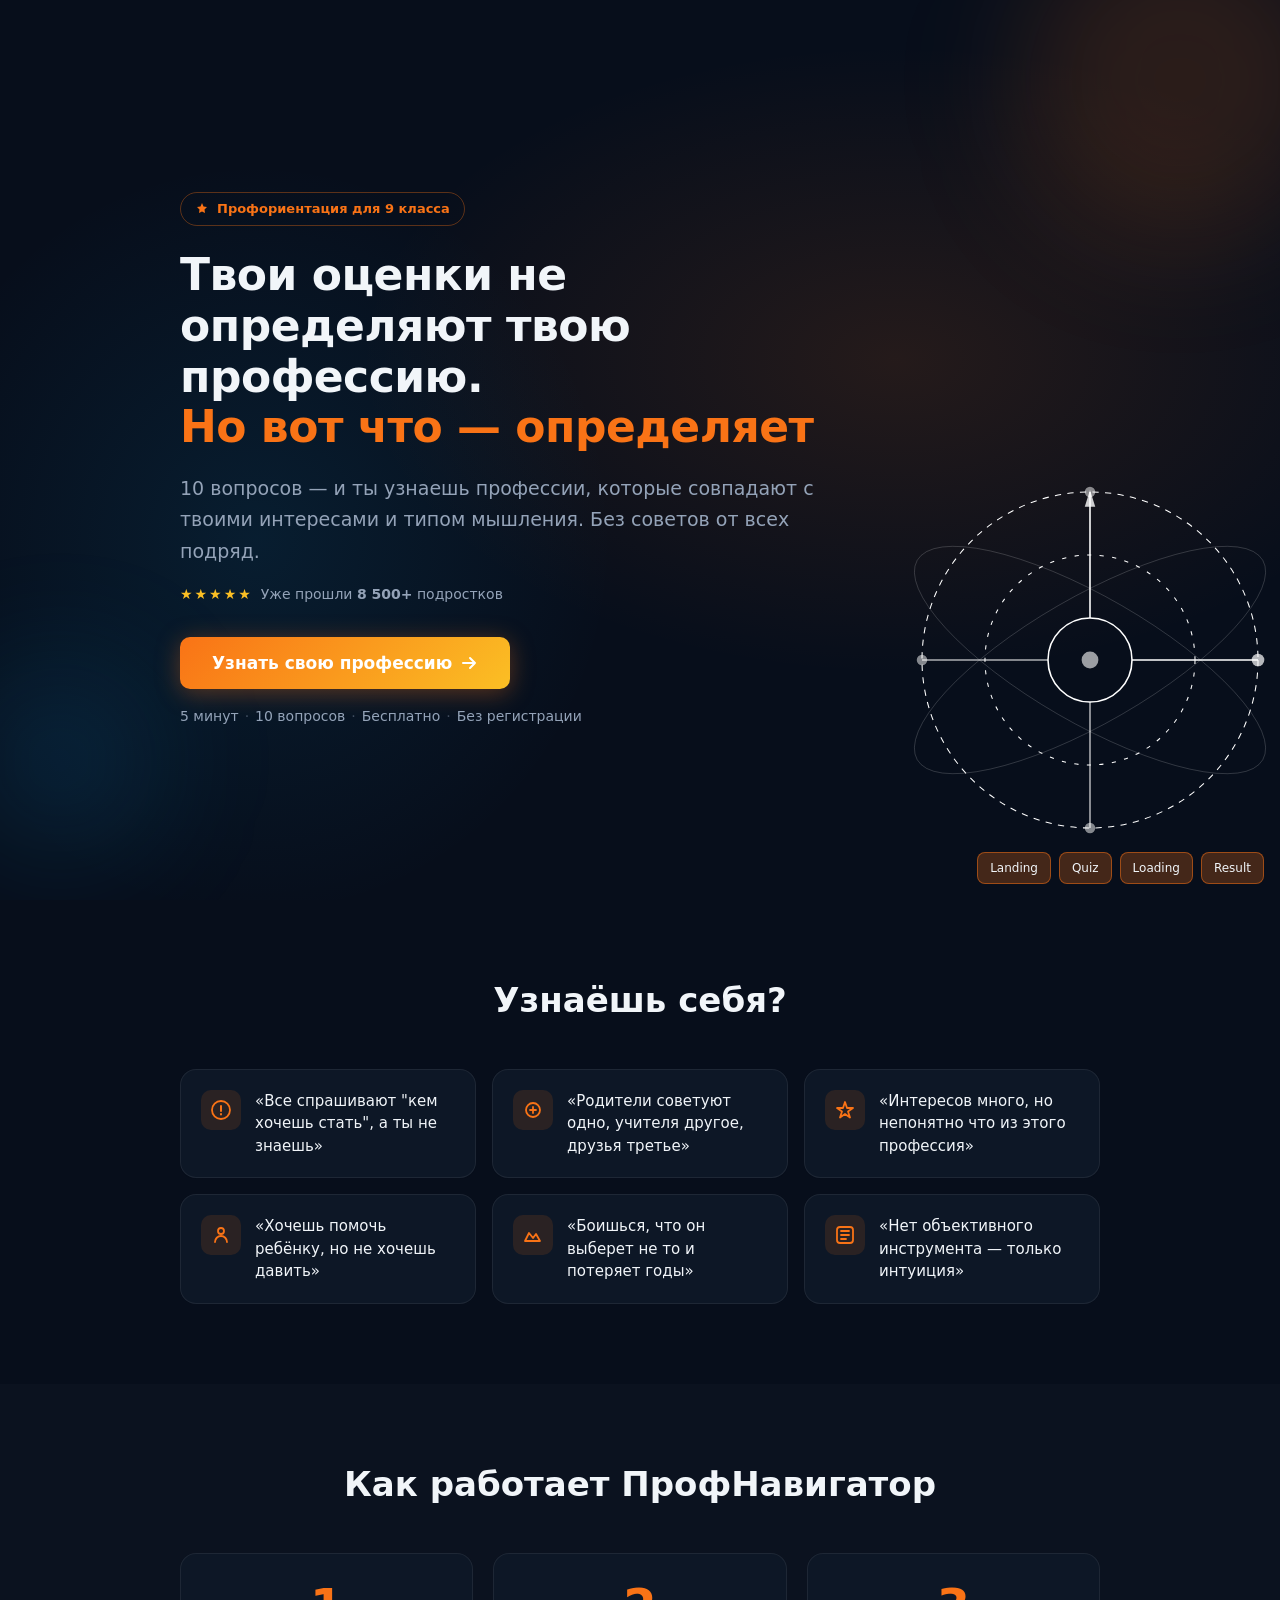
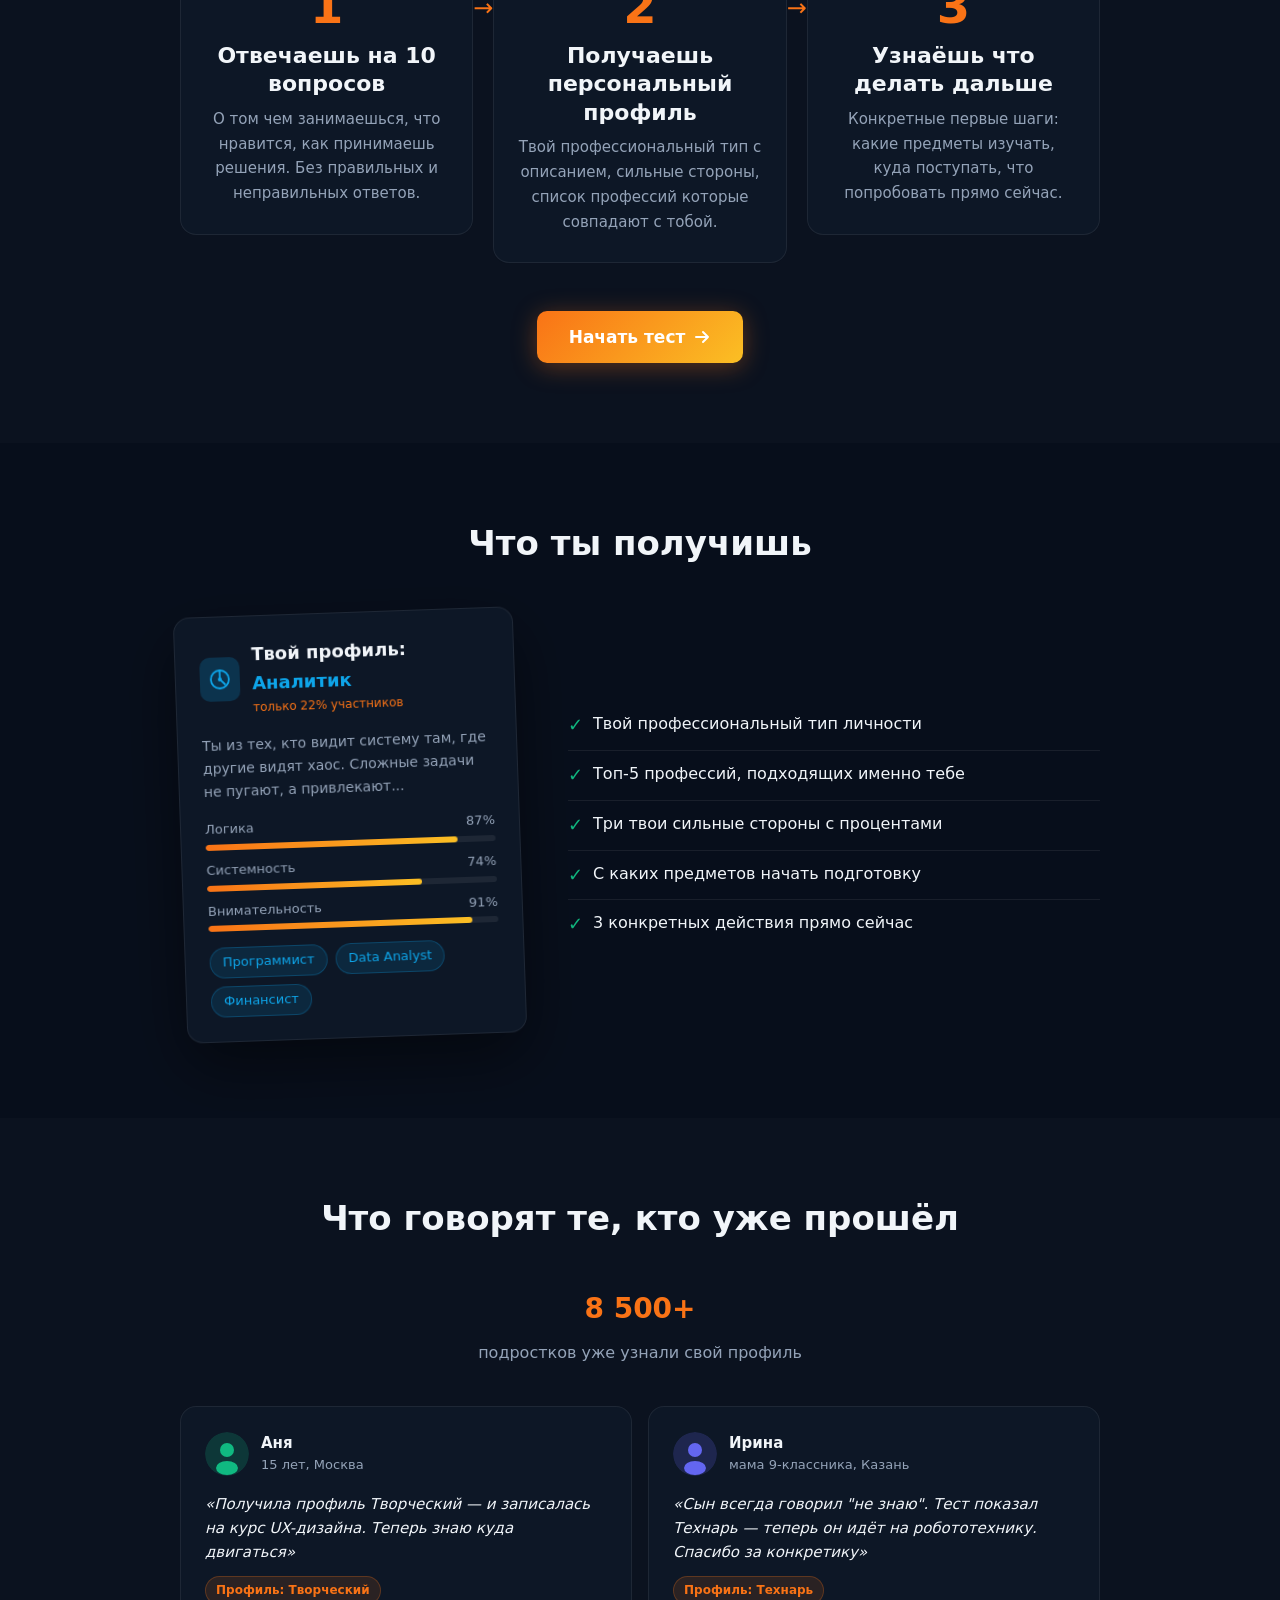
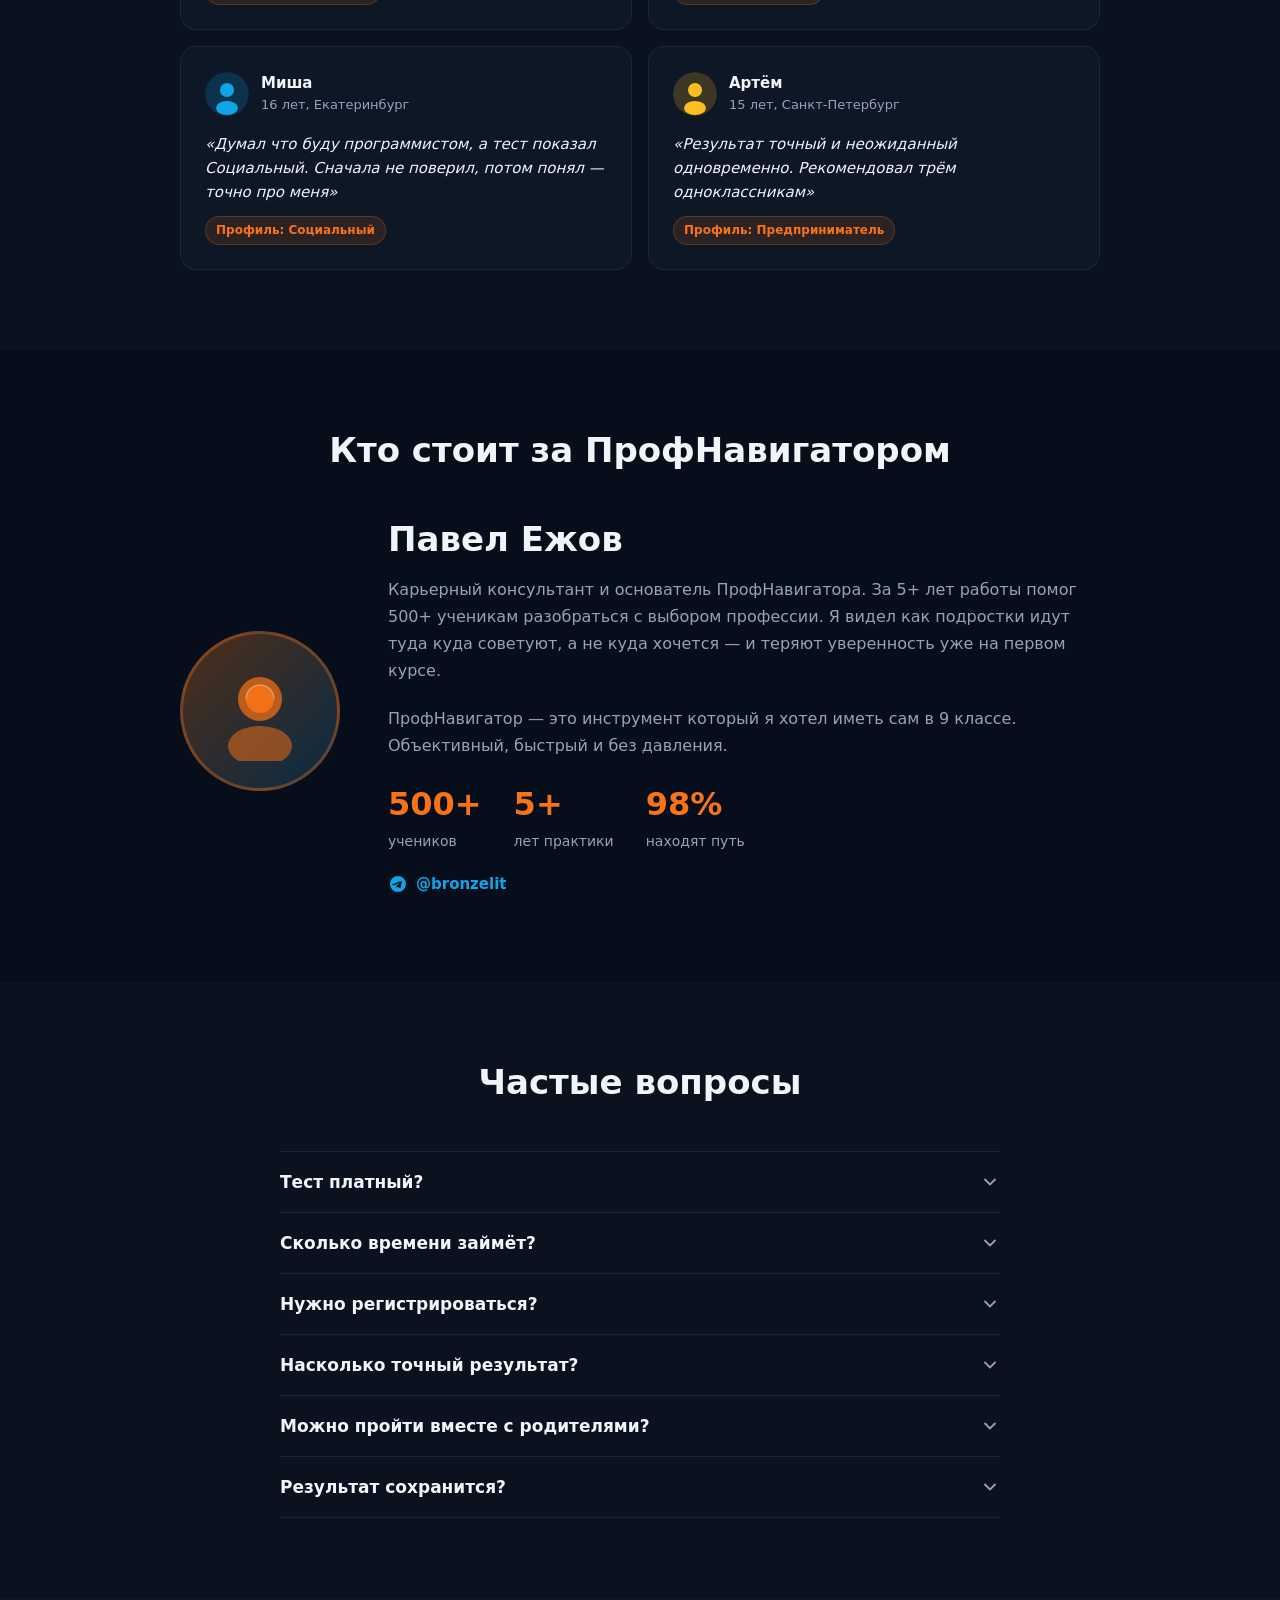
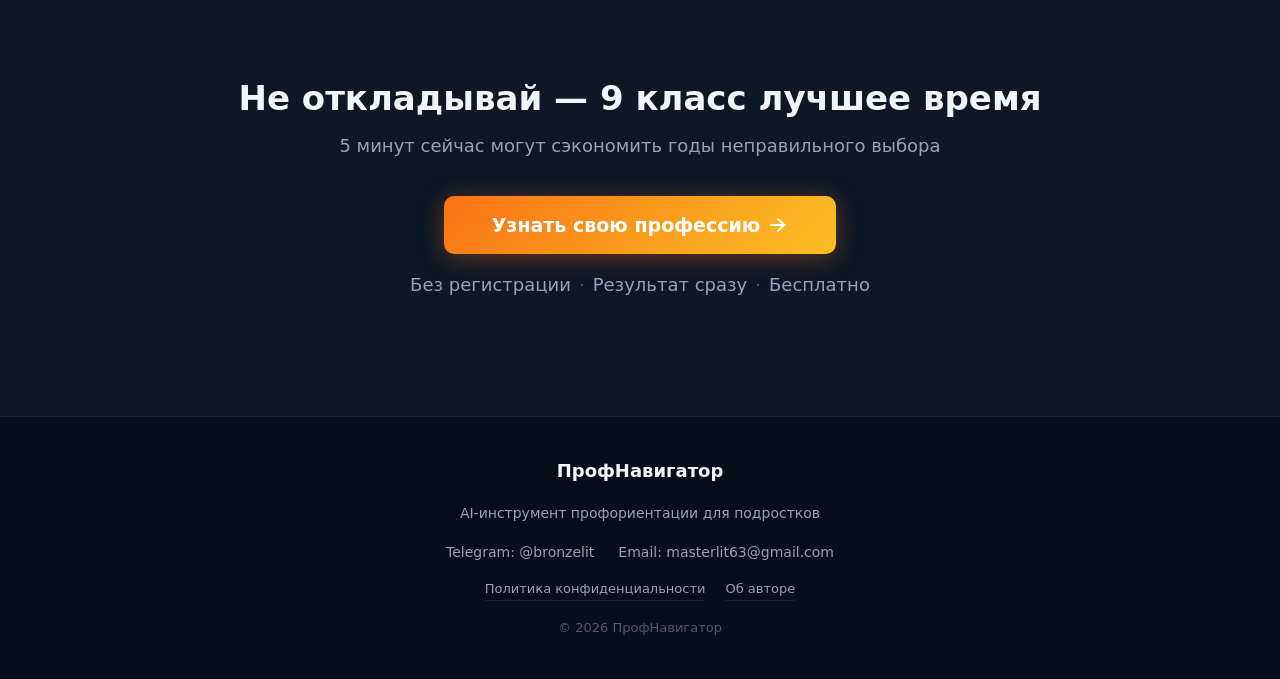
==== commit 1ef8a428: "Step 10: Edge cases — повторный визит, прерванный квиз, ничья с fallback, calculateResult возвращает" ====
--- a/index.html
+++ b/index.html
@@ -727,6 +727,50 @@
       transition: color 0.15s;
     }
     .result-retry a:hover { color: var(--text); }
+
+    /* ══════════════════════════════════════
+       EDGE CASE ЭКРАНЫ
+       ══════════════════════════════════════ */
+    .quiz-edge-wrap {
+      min-height: 100vh;
+      display: flex;
+      flex-direction: column;
+      justify-content: center;
+      align-items: center;
+      text-align: center;
+      padding: 48px 24px;
+      max-width: 480px;
+      margin: 0 auto;
+      width: 100%;
+    }
+    .quiz-edge-emoji { font-size: 56px; margin-bottom: 20px; line-height: 1; }
+    .quiz-edge-wrap h2 { margin-bottom: 16px; }
+    .quiz-edge-sub { color: var(--muted); font-size: 16px; margin-bottom: 32px; }
+    .quiz-edge-badge {
+      padding: 12px 24px;
+      border-radius: var(--radius-sm);
+      font-size: 16px;
+      font-weight: 600;
+      margin-bottom: 20px;
+    }
+    .quiz-edge-badge--result {
+      background: rgba(14,165,233,0.1);
+      border: 1px solid rgba(14,165,233,0.25);
+      color: var(--blue);
+    }
+    .quiz-edge-badge--progress {
+      background: rgba(249,115,22,0.1);
+      border: 1px solid rgba(249,115,22,0.25);
+      color: var(--accent);
+      font-size: 22px;
+    }
+    .quiz-edge-btns {
+      display: flex;
+      flex-direction: column;
+      gap: 12px;
+      width: 100%;
+      max-width: 340px;
+    }
 
     /* ── DEV-навигация (убрать перед релизом) ── */
     .dev-nav {
@@ -1517,6 +1561,46 @@
   <!-- ЭКРАН 2: КВИЗ -->
   <section id="screen-quiz" style="display:none">
 
+    <!-- [Edge case] Повторный визит — уже есть результат -->
+    <div id="quiz-repeat" style="display:none">
+      <div class="quiz-edge-wrap">
+        <div class="quiz-edge-emoji" aria-hidden="true">🎉</div>
+        <h2>Ты уже проходил тест</h2>
+        <div class="quiz-edge-badge quiz-edge-badge--result">
+          Твой профиль: <span id="repeat-profile-name">—</span>
+        </div>
+        <p class="quiz-edge-sub">Хочешь посмотреть результат или пройти заново?</p>
+        <div class="quiz-edge-btns">
+          <button class="btn btn-primary btn--full" onclick="viewSavedResult()">
+            Посмотреть результат
+          </button>
+          <button class="btn btn-outline btn--full" onclick="resetAndStart()">
+            Пройти заново
+          </button>
+        </div>
+      </div>
+    </div>
+
+    <!-- [Edge case] Прерванный квиз — есть прогресс, нет результата -->
+    <div id="quiz-resume" style="display:none">
+      <div class="quiz-edge-wrap">
+        <div class="quiz-edge-emoji" aria-hidden="true">⏸️</div>
+        <h2>Ты не дошёл до конца</h2>
+        <div class="quiz-edge-badge quiz-edge-badge--progress">
+          Вопрос <span id="resume-q-num">1</span> из 10
+        </div>
+        <p class="quiz-edge-sub">Продолжить с того места или начать заново?</p>
+        <div class="quiz-edge-btns">
+          <button class="btn btn-primary btn--full" onclick="resumeQuiz()">
+            Продолжить
+          </button>
+          <button class="btn btn-outline btn--full" onclick="resetAndStart()">
+            Начать заново
+          </button>
+        </div>
+      </div>
+    </div>
+
     <!-- [Screen 0] Вводный — выбор режима -->
     <div id="quiz-intro">
       <div class="quiz-intro">
@@ -1737,12 +1821,100 @@
       if (!isOpen) item.classList.add('open');
     }
 
-    /* ── startQuiz: вызывается с лендинга (edge cases — Шаг 10) ── */
+    /* ══════════════════════════════════════
+       EDGE CASES — JS
+       ══════════════════════════════════════ */
+
+    /* ── Вспомогатели localStorage ── */
+    function getSavedResult() {
+      try { return JSON.parse(localStorage.getItem('pn_result')); } catch(e) { return null; }
+    }
+    function getSavedProgress() {
+      try { return JSON.parse(localStorage.getItem('pn_quiz')); }  catch(e) { return null; }
+    }
+
+    /* ── Скрыть все панели квиза ── */
+    function hideAllQuizPanels() {
+      ['quiz-repeat','quiz-resume','quiz-intro','quiz-main'].forEach(id => {
+        const el = document.getElementById(id);
+        if (el) el.style.display = 'none';
+      });
+    }
+
+    /* ── startQuiz: проверяет localStorage перед стартом ── */
     function startQuiz() {
+      const savedResult   = getSavedResult();
+      const savedProgress = getSavedProgress();
+
+      showScreen('screen-quiz');
+      hideAllQuizPanels();
+
+      if (savedResult) {
+        /* Повторный визит — есть завершённый результат */
+        const name = (PROFILES[savedResult.profileId] || COMBINED_PROFILES[savedResult.profileId])
+          ?.name || savedResult.profileName || savedResult.profileId;
+        document.getElementById('repeat-profile-name').textContent = name;
+        document.getElementById('quiz-repeat').style.display = '';
+        return;
+      }
+
+      if (savedProgress && savedProgress.answers && savedProgress.answers.length > 0) {
+        /* Прерванный квиз — есть прогресс без результата */
+        document.getElementById('resume-q-num').textContent = (savedProgress.currentQ || 0) + 1;
+        document.getElementById('quiz-resume').style.display = '';
+        return;
+      }
+
+      /* Чистый старт */
+      freshStart();
+    }
+
+    /* ── Чистый старт квиза ── */
+    function freshStart() {
       quizState = { mode: 'teen', currentQ: 0,
                     scores: { A:0, T:0, S:0, X:0, P:0 }, answers: [] };
+      quizAnimating = false;
       document.getElementById('quiz-intro').style.display = '';
-      document.getElementById('quiz-main').style.display = 'none';
+    }
+
+    /* ── Посмотреть сохранённый результат ── */
+    function viewSavedResult() {
+      const saved = getSavedResult();
+      if (!saved) return;
+      showResult(saved.profileId);
+      showScreen('screen-result');
+    }
+
+    /* ── Продолжить прерванный квиз ── */
+    function resumeQuiz() {
+      const saved = getSavedProgress();
+      if (!saved) { resetAndStart(); return; }
+      quizState = {
+        mode:      saved.mode    || 'teen',
+        currentQ:  saved.currentQ || 0,
+        scores:    saved.scores  || { A:0, T:0, S:0, X:0, P:0 },
+        answers:   saved.answers || [],
+      };
+      quizAnimating = false;
+      hideAllQuizPanels();
+      document.getElementById('quiz-main').style.display = 'flex';
+      renderQuestion(quizState.currentQ);
+    }
+
+    /* ── Сброс и чистый старт ── */
+    function resetAndStart() {
+      try {
+        localStorage.removeItem('pn_quiz');
+        localStorage.removeItem('pn_result');
+      } catch(e) {}
+      hideAllQuizPanels();
+      freshStart();
+      document.getElementById('quiz-intro').style.display = '';
+    }
+
+    /* resetQuiz() для ссылки «Пройти заново» на странице результата */
+    function resetQuiz() {
+      resetAndStart();
       showScreen('screen-quiz');
     }
 
@@ -2004,18 +2176,17 @@
       showScreen('screen-quiz');
     }
 
-    /* ── Подсчёт победителя ── */
+    /* ── Подсчёт победителя — всегда возвращает строку-ключ ── */
     function calculateResult() {
       const sorted = Object.entries(quizState.scores).sort((a, b) => b[1] - a[1]);
       const [id1, sc1] = sorted[0];
       const [id2, sc2] = sorted[1];
       if (sc1 - sc2 <= 1) {
-        const key = id1 + id2;
+        const key    = id1 + id2;
         const keyRev = id2 + id1;
-        if (typeof COMBINED_PROFILES !== 'undefined') {
-          if (COMBINED_PROFILES[key])    return COMBINED_PROFILES[key];
-          if (COMBINED_PROFILES[keyRev]) return COMBINED_PROFILES[keyRev];
-        }
+        if (COMBINED_PROFILES[key])    return key;
+        if (COMBINED_PROFILES[keyRev]) return keyRev;
+        /* Fallback: если пары нет — победитель по очкам */
       }
       return id1;
     }
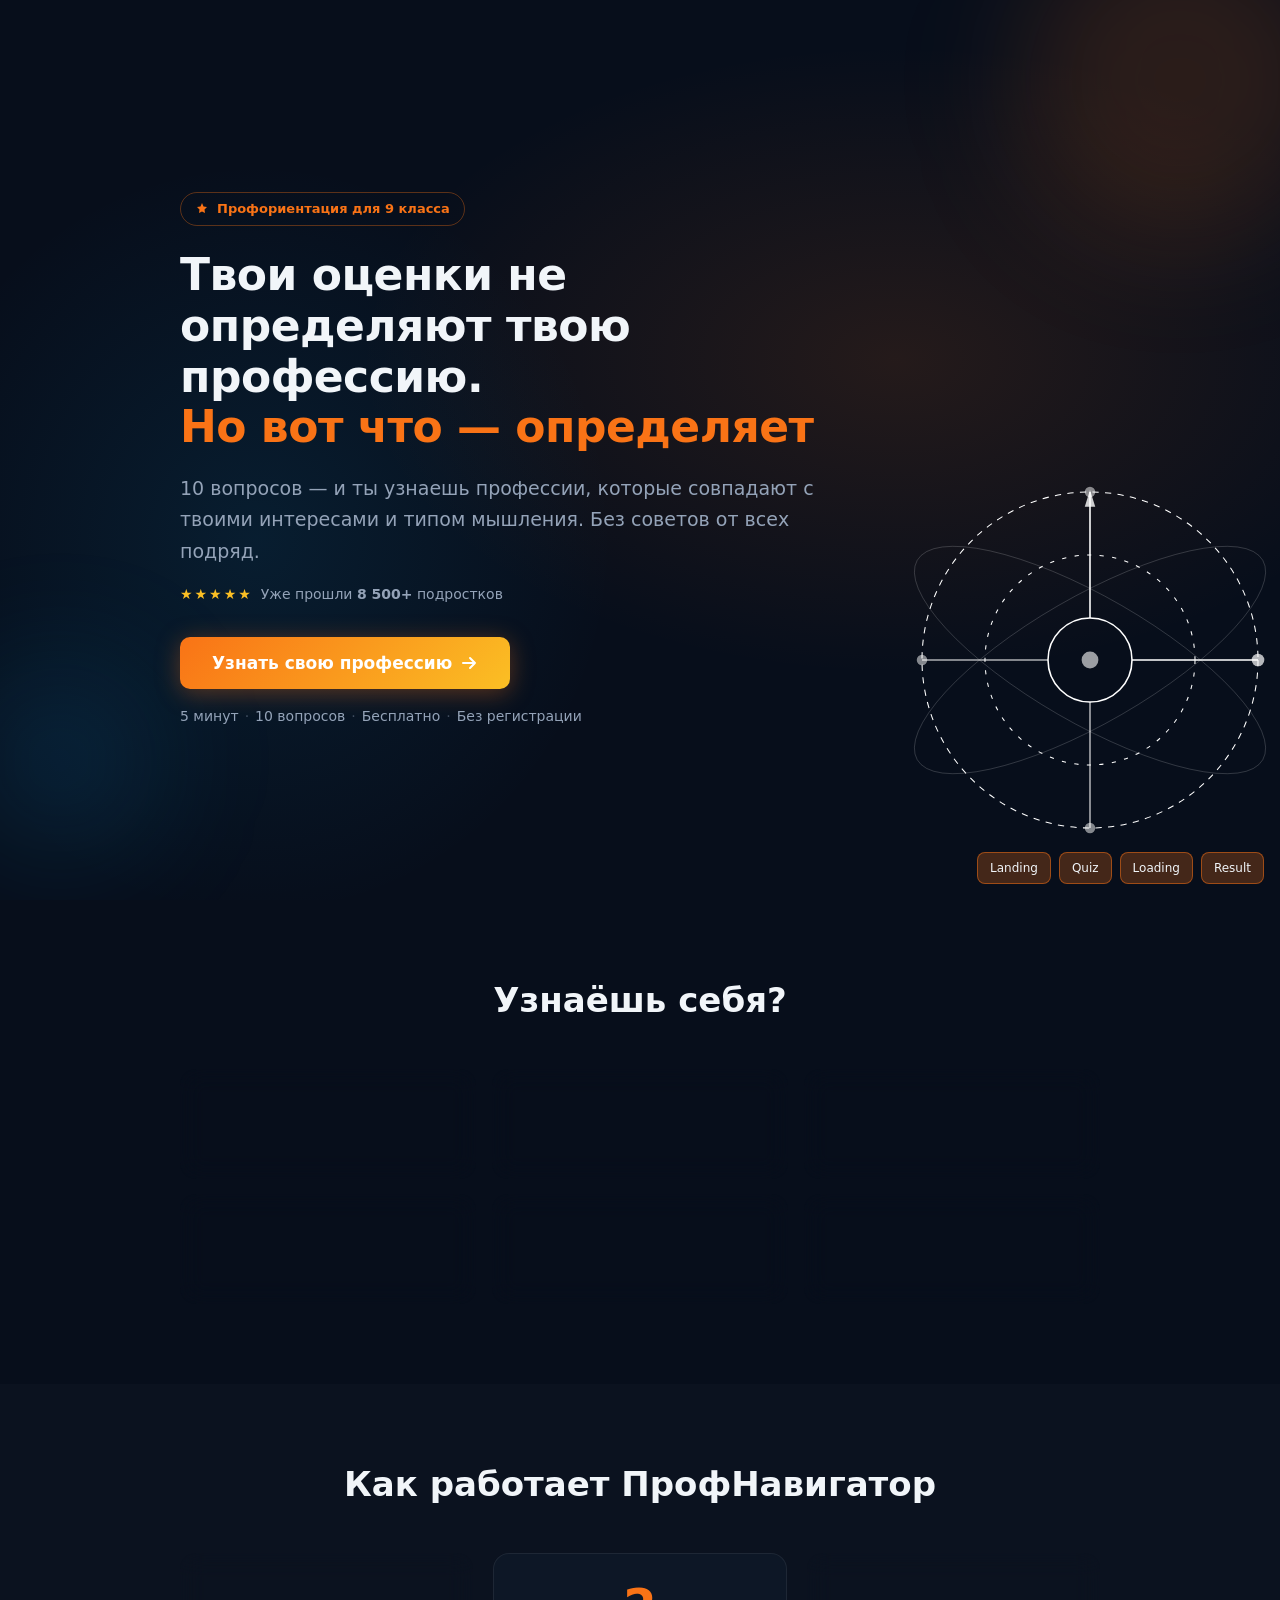
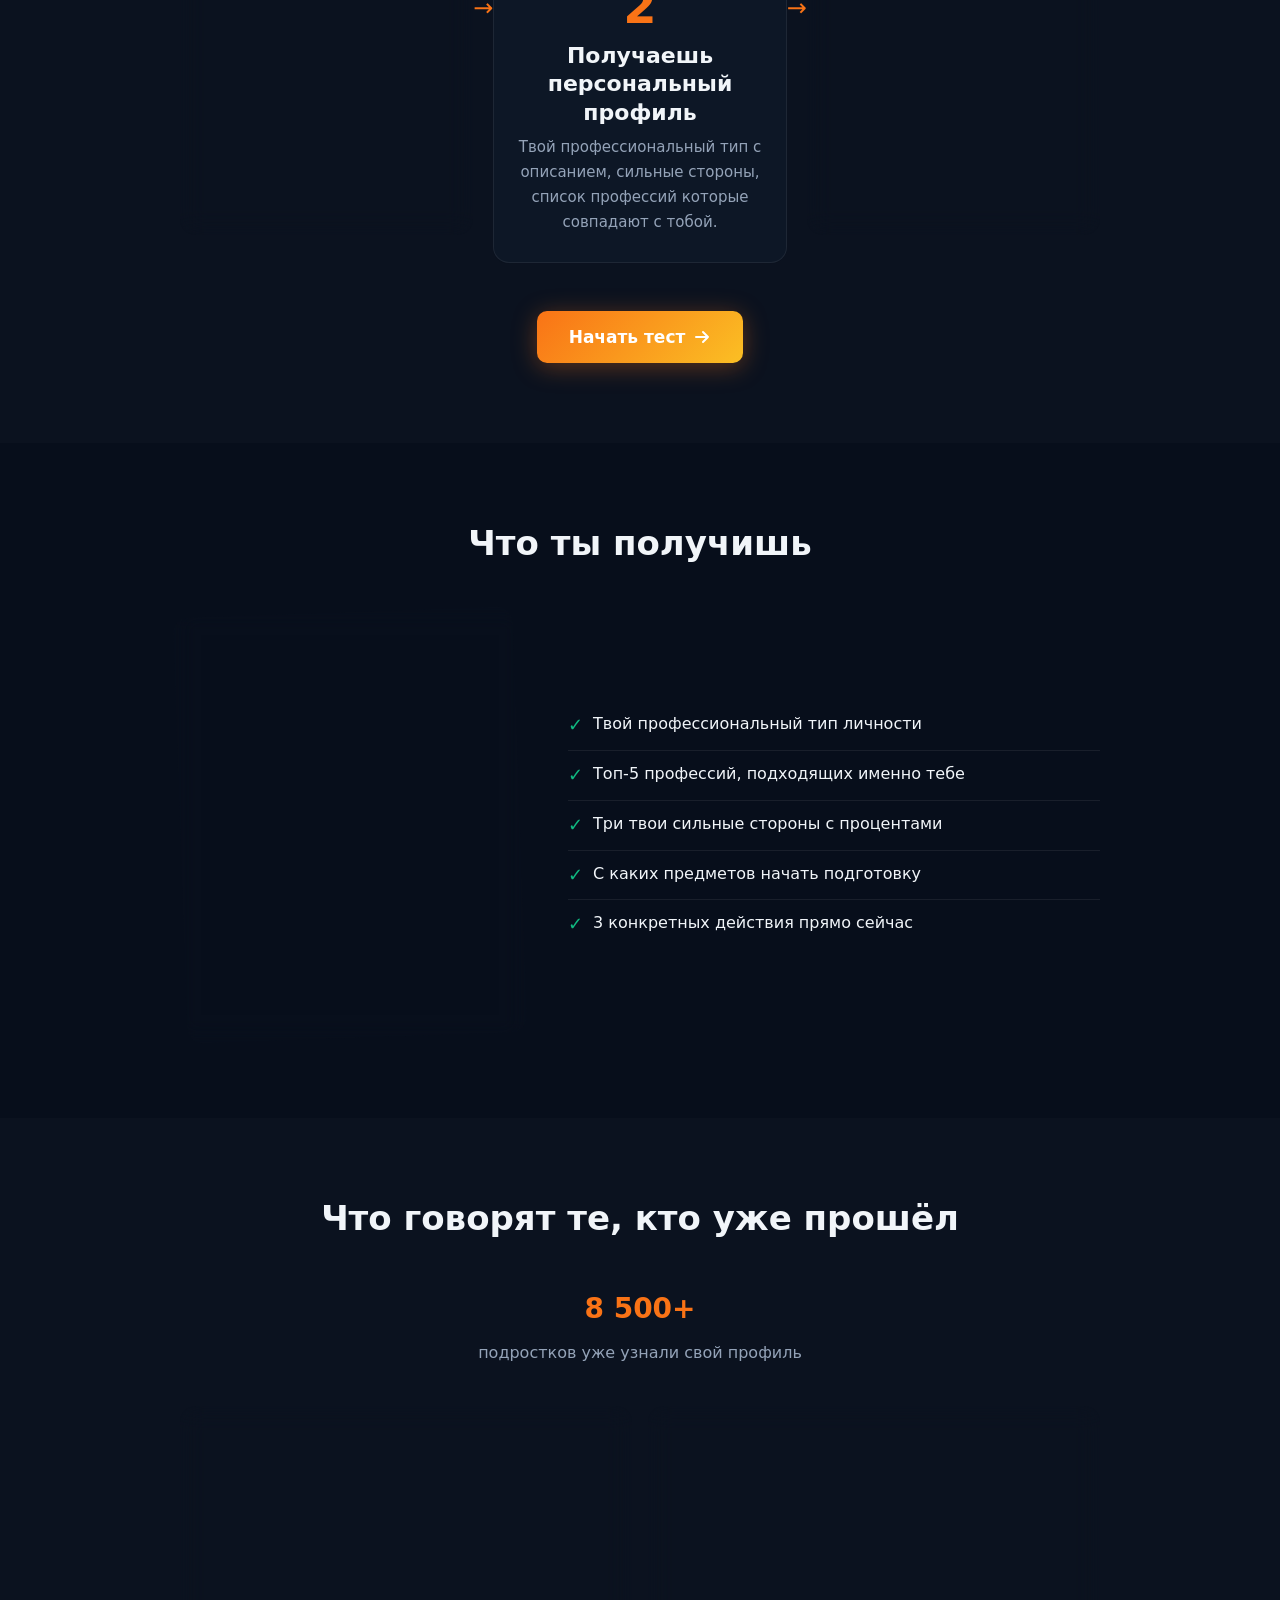
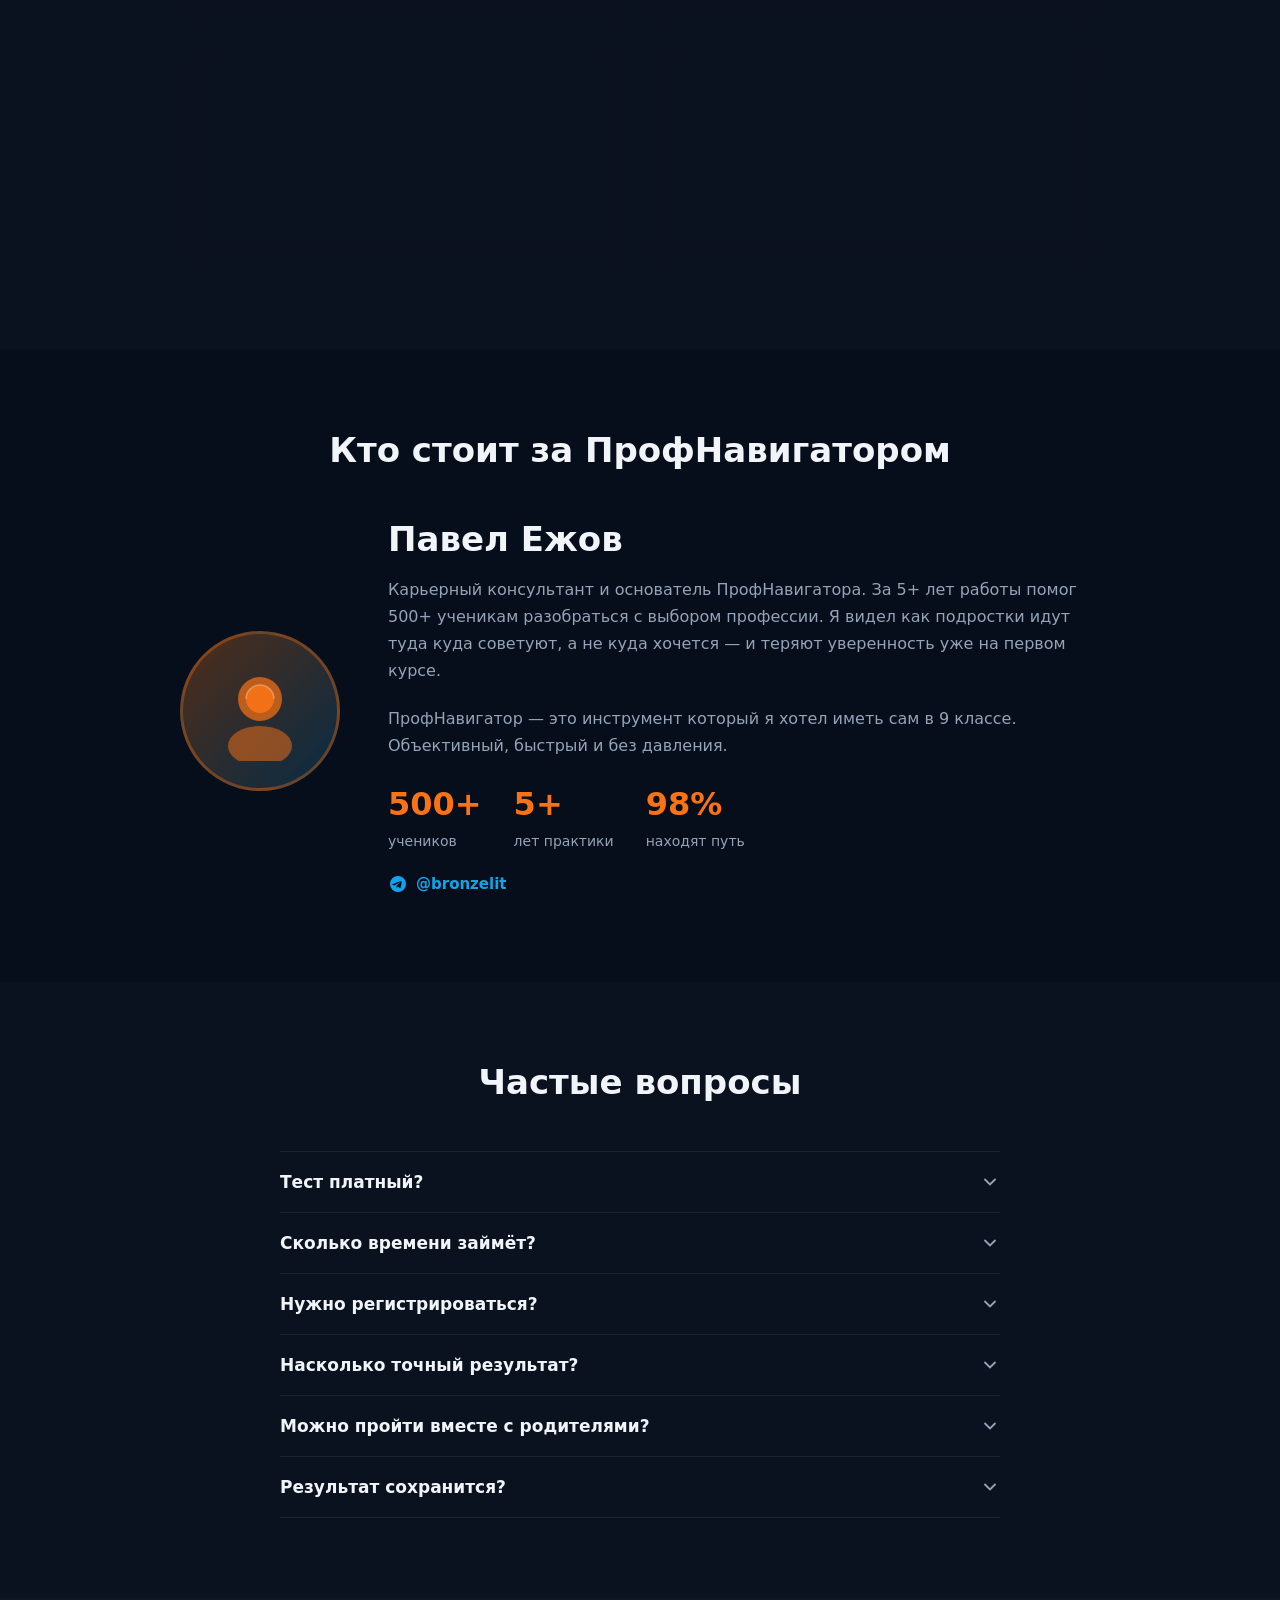
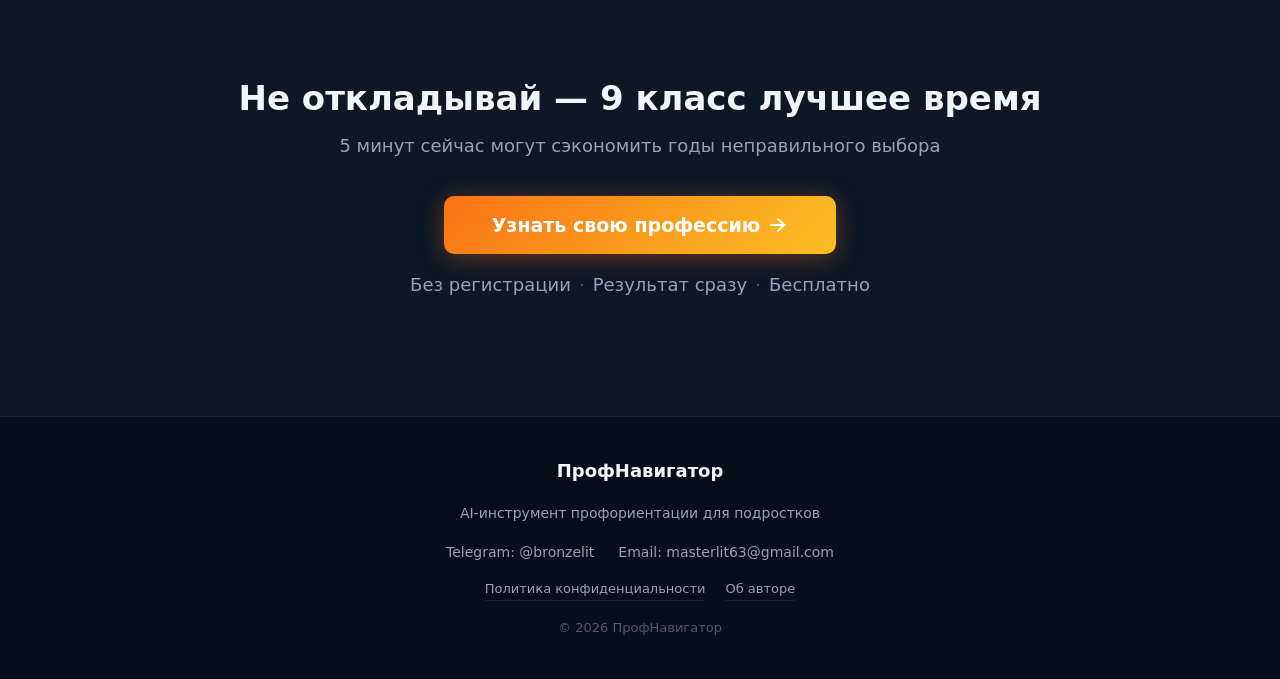
==== commit a6206f69: "Step 11: Мобильная адаптация — media queries 679/419px, quiz-active, touch-action, 320px без скролла" ====
--- a/index.html
+++ b/index.html
@@ -770,6 +770,132 @@
       gap: 12px;
       width: 100%;
       max-width: 340px;
+    }
+
+    /* ══════════════════════════════════════
+       МОБИЛЬНАЯ АДАПТАЦИЯ
+       ══════════════════════════════════════ */
+
+    /* Убираем 300ms задержку тапа на всех кнопках */
+    button, a, [onclick] { touch-action: manipulation; }
+
+    /* ── Квиз: запрет скролла во время вопроса ── */
+    #screen-quiz.quiz-active {
+      height: 100vh;
+      overflow: hidden;
+    }
+
+    /* ── 680px+ — планшет и десктоп ── */
+    @media (min-width: 680px) {
+      /* Ответы в квизе 2×2 */
+      .answers-list {
+        display: grid;
+        grid-template-columns: 1fr 1fr;
+      }
+      .answer-card { max-height: none; }
+
+      /* Профессии в результате — 3 в ряд */
+      .professions-grid {
+        grid-template-columns: repeat(3, 1fr);
+      }
+    }
+
+    /* ── 679px и ниже — основной мобильный ── */
+    @media (max-width: 679px) {
+      .section    { padding: 52px 0; }
+      .section-sm { padding: 36px 0; }
+
+      /* Hero */
+      .hero        { padding: 56px 0 44px; min-height: auto; }
+      .hero__svg   { display: none; }          /* SVG декор скрываем */
+
+      /* Боли: 1 колонка */
+      .pains-grid { grid-template-columns: 1fr; }
+
+      /* Как работает: вертикально, стрелки скрыты */
+      .steps-row  { flex-direction: column; gap: 12px; margin-bottom: 32px; }
+      .step-arrow { display: none; }
+      .step       { text-align: left; padding: 20px; }
+      .step__num  { font-size: 36px; margin-bottom: 8px; }
+
+      /* Мокап результата: без поворота, full-width */
+      .mockup-wrap { flex-direction: column; gap: 28px; }
+      .mockup-card { transform: none !important; box-shadow: none; width: 100%; flex-shrink: 0; }
+      .mockup-bullets li { font-size: 15px; }
+
+      /* Отзывы: 1 колонка */
+      .reviews-grid { grid-template-columns: 1fr; }
+
+      /* Автор: фото сверху, текст под */
+      .author-wrap  { flex-direction: column; gap: 24px; text-align: center; }
+      .author-stats { justify-content: center; gap: 24px; }
+      .author-tg    { justify-content: center; }
+
+      /* Финальный CTA */
+      .final-cta .btn-primary { width: 100%; max-width: 360px; }
+
+      /* Страница результата */
+      .result-cta__btns { flex-direction: column; align-items: center; }
+      .result-cta__btns .btn { width: 100%; max-width: 360px; }
+      .result-email__row { flex-direction: column; }
+      .result-email__input { width: 100%; }
+      .professions-grid { grid-template-columns: 1fr; }
+
+      /* FAQ */
+      .faq-question { font-size: 15px; }
+
+      /* Квиз: ответы 1 колонка */
+      .answers-list { display: flex; flex-direction: column; }
+    }
+
+    /* ── 419px и ниже — маленький телефон (включая 320px) ── */
+    @media (max-width: 419px) {
+      h1 { font-size: 22px; }
+      h2 { font-size: 20px; }
+
+      /* Hero плотнее */
+      .hero            { padding: 44px 0 36px; }
+      .hero__label     { font-size: 12px; }
+      .hero__sub       { font-size: 15px; }
+      .hero__social    { font-size: 13px; }
+      .hero__micro     { font-size: 12px; }
+
+      /* Квиз — компактный на 320px */
+      .quiz-wrap       { padding: 10px 14px 14px; }
+      .quiz-back-btn   { margin-bottom: 8px; padding: 4px 0; font-size: 13px; }
+      .quiz-progress-track { margin-bottom: 4px; }
+      .quiz-counter    { font-size: 11px; }
+      .question-title  { font-size: 18px; margin-bottom: 10px; }
+      .answer-card     { font-size: 14px; padding: 10px 12px; min-height: 48px; gap: 10px; }
+      .answer-card__check { width: 18px; height: 18px; flex-shrink: 0; }
+      .quiz-microcopy  { font-size: 12px; height: 18px; margin-top: 6px; }
+
+      /* Intro квиза */
+      .quiz-intro      { padding: 32px 16px 24px; }
+      .quiz-intro h1   { font-size: 20px; }
+      .mode-card       { padding: 14px 16px; gap: 12px; }
+      .mode-card__emoji { font-size: 26px; }
+      .mode-card__title { font-size: 15px; }
+
+      /* Edge case экраны */
+      .quiz-edge-wrap  { padding: 32px 16px; }
+      .quiz-edge-emoji { font-size: 44px; }
+
+      /* Loading */
+      .loading-wrap    { padding: 32px 16px; }
+      .loading-icon    { width: 72px; height: 72px; margin-bottom: 24px; }
+      .loading-text    { font-size: 15px; }
+
+      /* Автор */
+      .author-stat__num   { font-size: 26px; }
+      .author-stats       { gap: 16px; }
+      .author-avatar      { width: 120px; height: 120px; }
+
+      /* Результат */
+      .result-profile-icon  { width: 68px; height: 68px; }
+      .result-description p { font-size: 16px; }
+      .result-step          { padding: 16px; gap: 12px; }
+      .result-step__num     { width: 30px; height: 30px; font-size: 13px; }
     }
 
     /* ── DEV-навигация (убрать перед релизом) ── */
@@ -1839,6 +1965,8 @@
         const el = document.getElementById(id);
         if (el) el.style.display = 'none';
       });
+      /* Снять quiz-active — разрешить скролл */
+      document.getElementById('screen-quiz').classList.remove('quiz-active');
     }
 
     /* ── startQuiz: проверяет localStorage перед стартом ── */
@@ -1898,6 +2026,7 @@
       quizAnimating = false;
       hideAllQuizPanels();
       document.getElementById('quiz-main').style.display = 'flex';
+      document.getElementById('screen-quiz').classList.add('quiz-active');
       renderQuestion(quizState.currentQ);
     }
 
@@ -2052,6 +2181,8 @@
       saveQuizProgress();
       document.getElementById('quiz-intro').style.display = 'none';
       document.getElementById('quiz-main').style.display = 'flex';
+      /* Запретить скролл на экране вопроса */
+      document.getElementById('screen-quiz').classList.add('quiz-active');
       renderQuestion(0);
     }
 
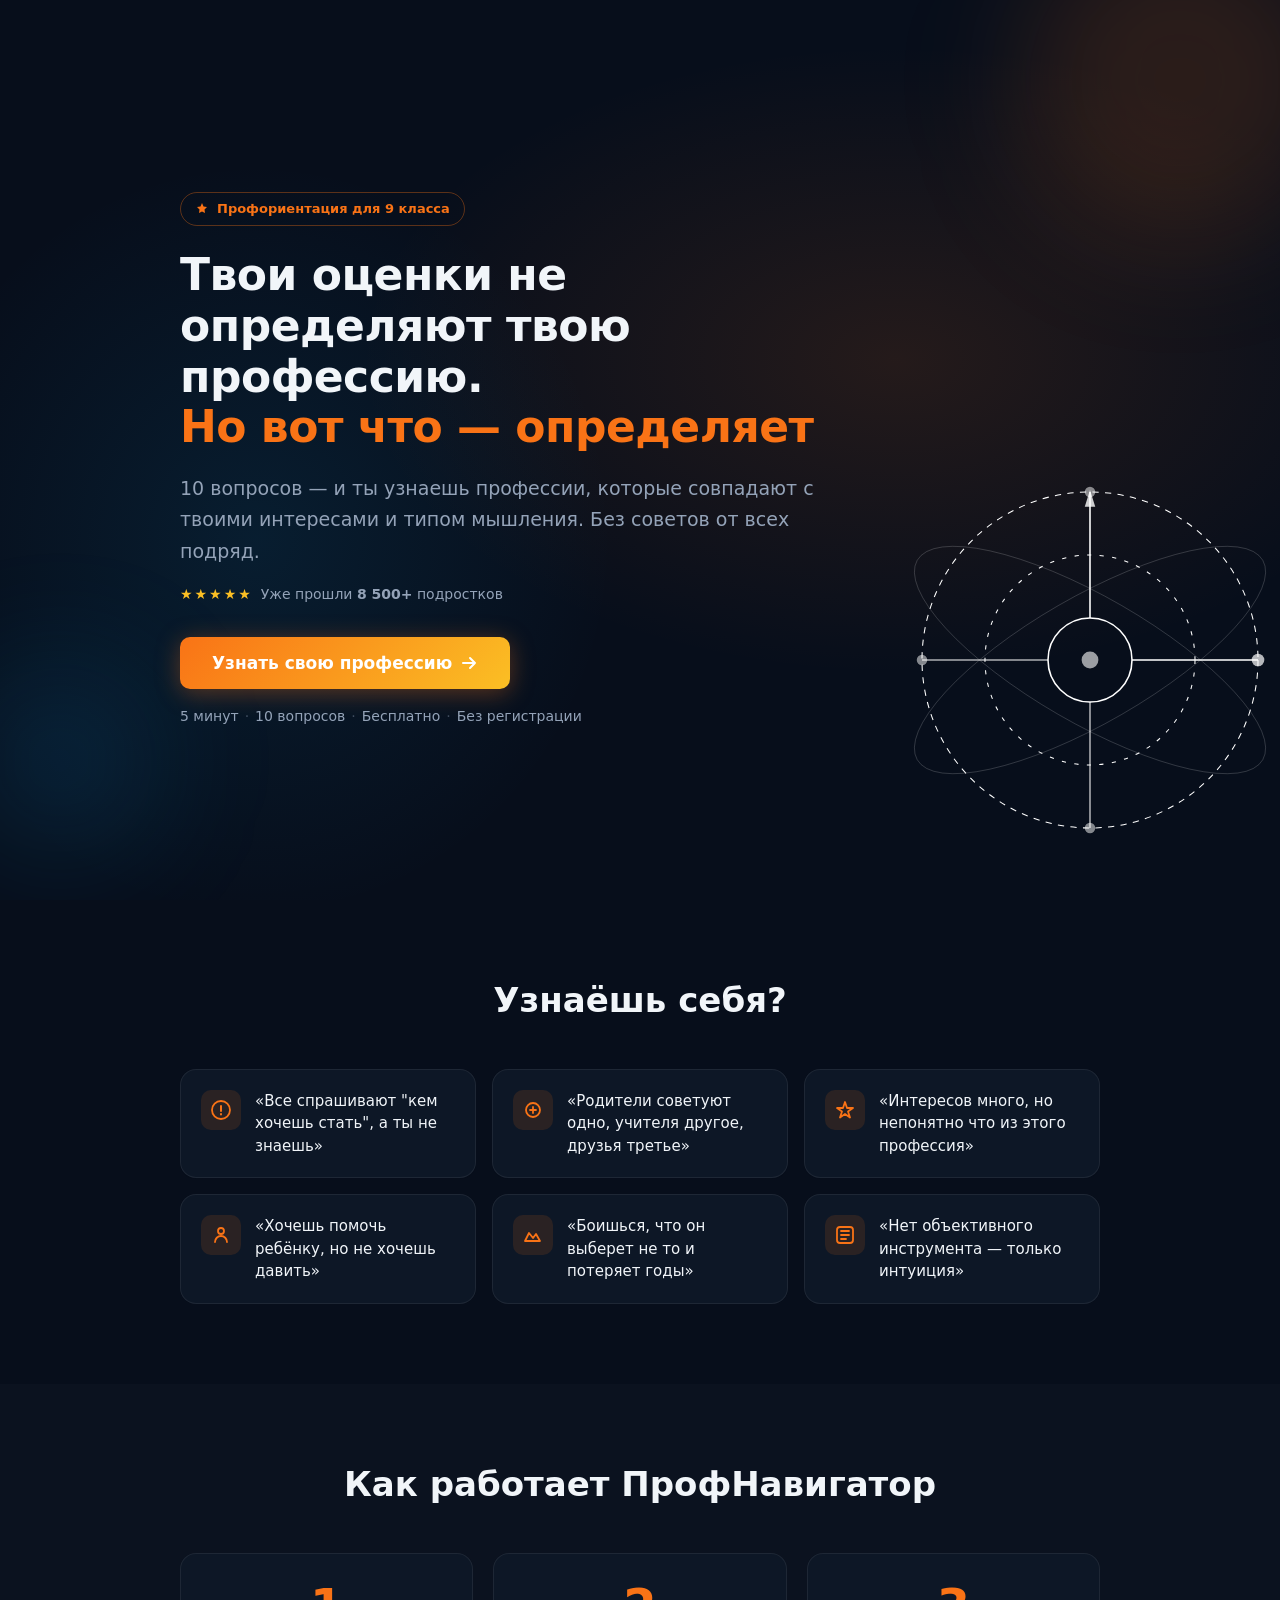
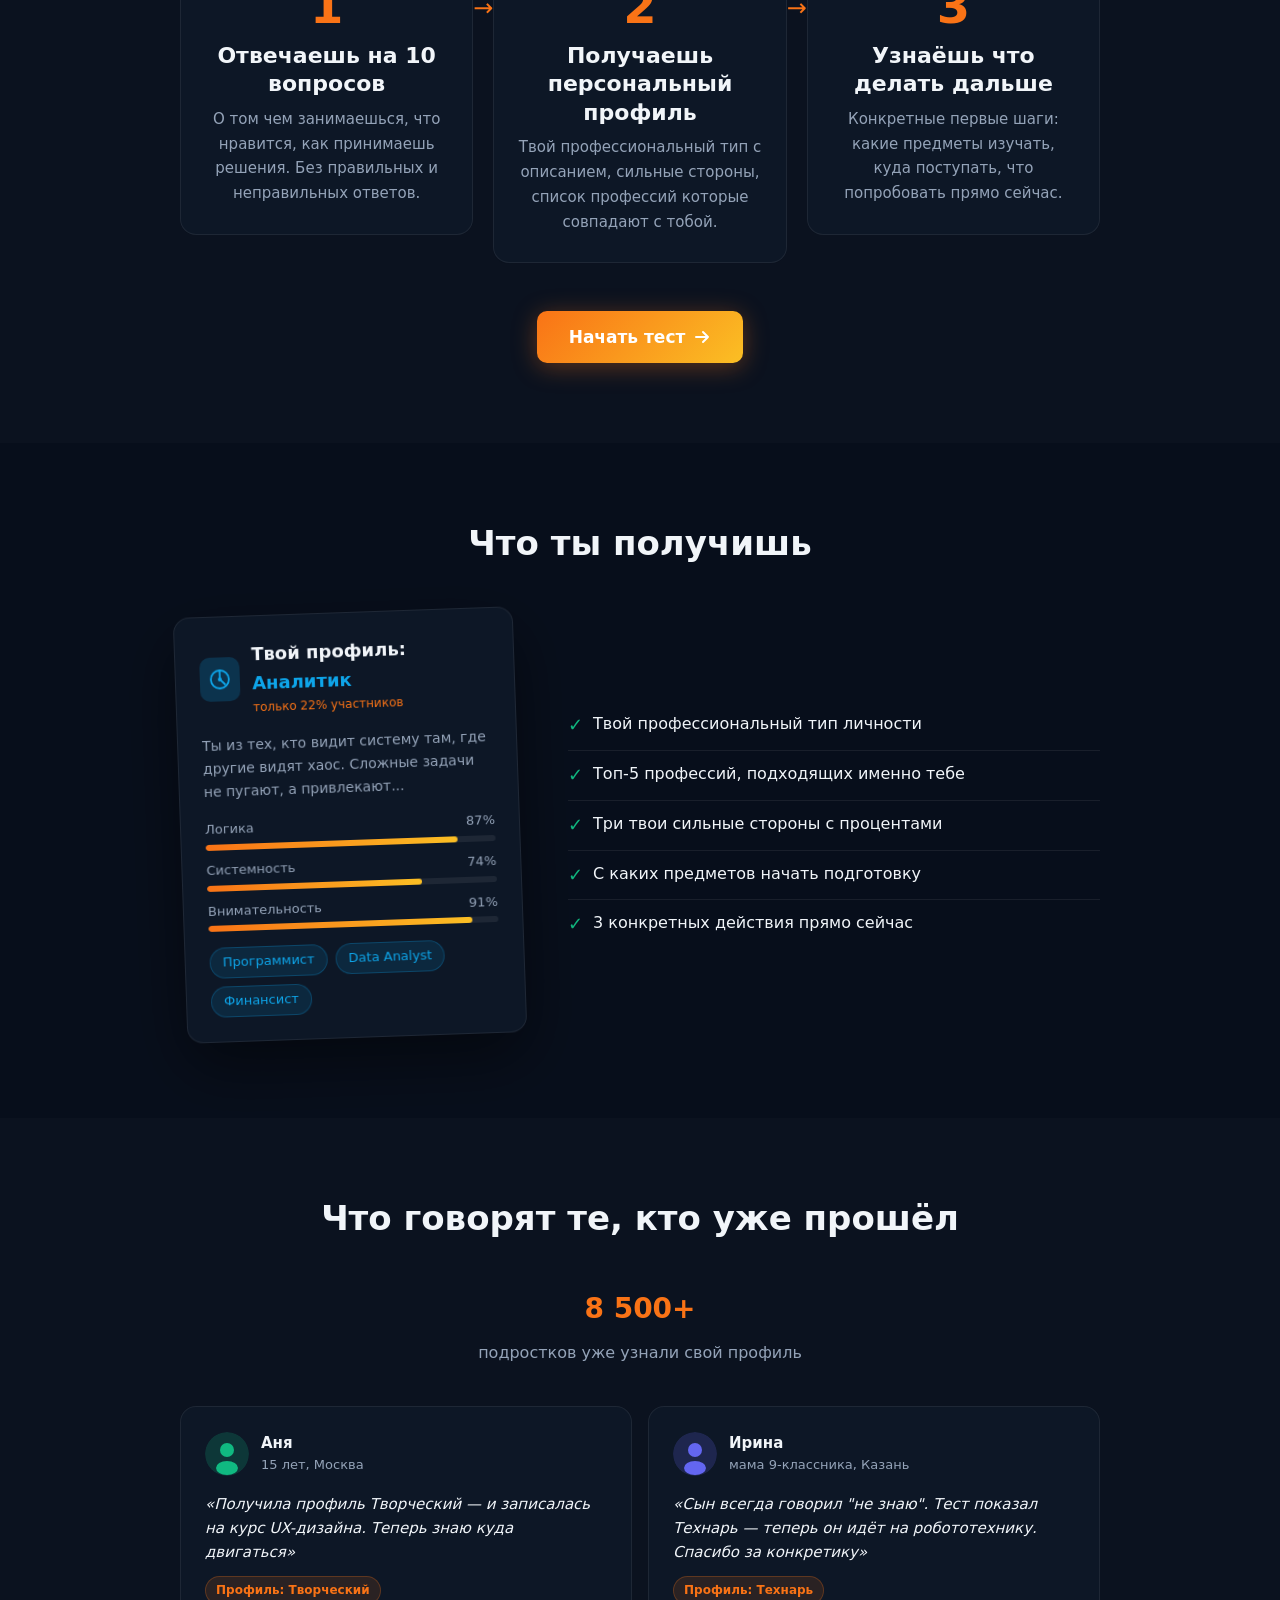
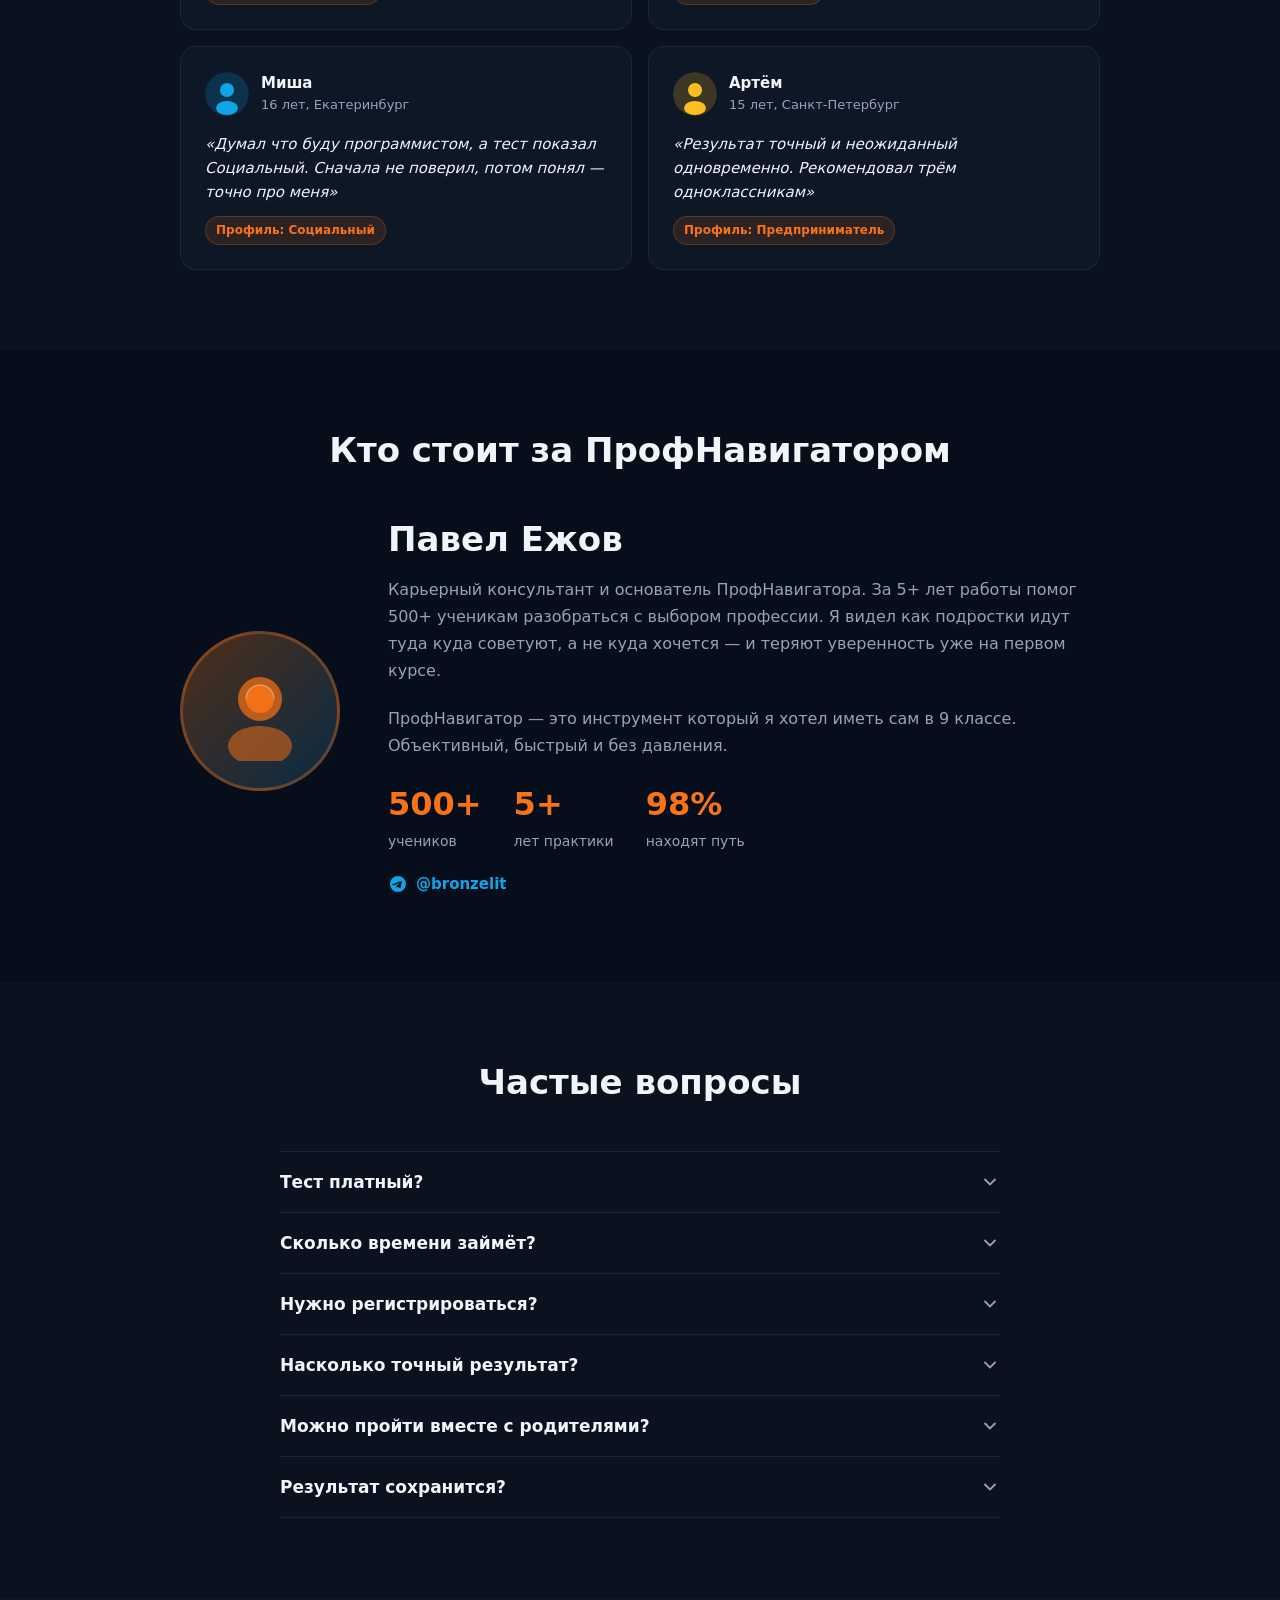
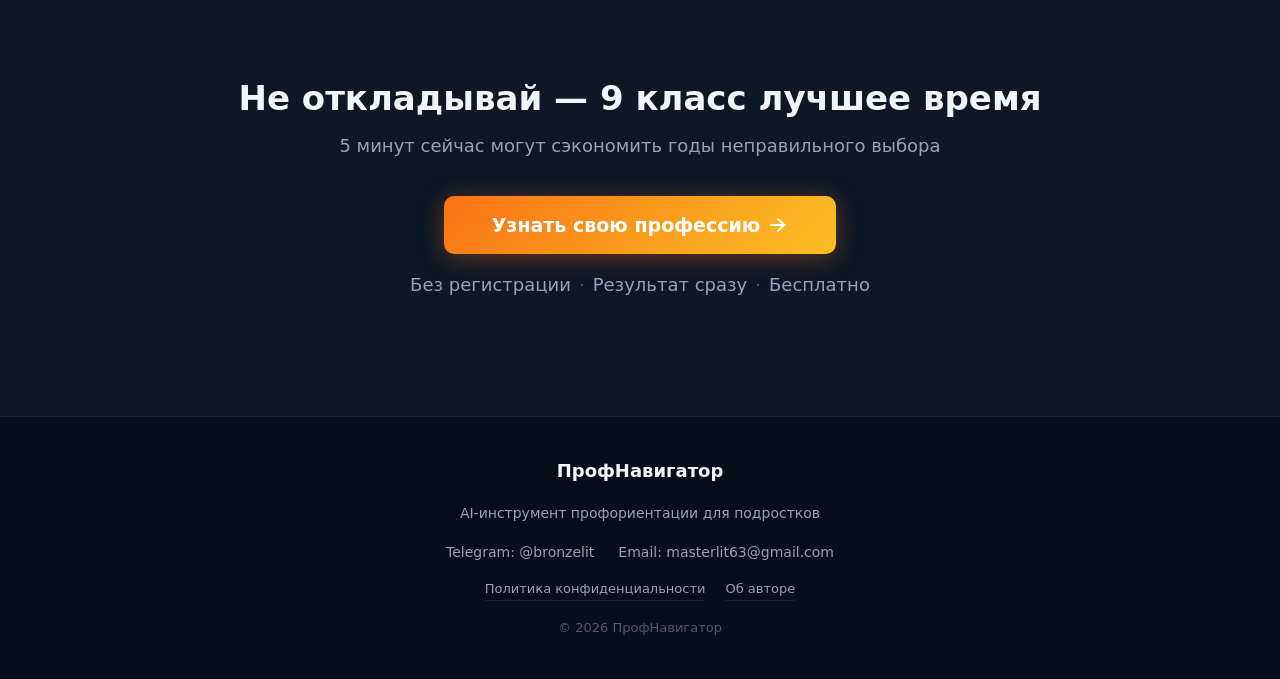
==== commit 86dc3271: "Предрелизные правки: убраны dev-nav, добавлена политика конфиденциальности, og:image - Убраны плаваю" ====
--- a/index.html
+++ b/index.html
@@ -11,6 +11,9 @@
   <meta property="og:title" content="ПрофНавигатор — узнай свою профессию за 5 минут">
   <meta property="og:description" content="Бесплатный тест профориентации. 10 вопросов — получи именованный профессиональный профиль с рекомендациями.">
   <meta property="og:url" content="https://masterlit63-stack.github.io/prof-navigator-platform/">
+  <meta property="og:image" content="https://masterlit63-stack.github.io/prof-navigator-platform/og-image.png">
+  <meta property="og:image:width" content="1200">
+  <meta property="og:image:height" content="630">
   <meta property="og:site_name" content="ПрофНавигатор">
   <meta property="og:locale" content="ru_RU">
 
@@ -898,20 +901,27 @@
       .result-step__num     { width: 30px; height: 30px; font-size: 13px; }
     }
 
-    /* ── DEV-навигация (убрать перед релизом) ── */
-    .dev-nav {
-      position: fixed; bottom: 16px; right: 16px; z-index: 9999;
-      display: flex; gap: 8px; flex-wrap: wrap; justify-content: flex-end;
-    }
-    .dev-nav button {
-      padding: 8px 12px;
-      background: rgba(249,115,22,0.25);
-      border: 1px solid rgba(249,115,22,0.5);
-      color: var(--text);
-      border-radius: 8px;
-      font-size: 12px;
-    }
-    .dev-nav button:hover { background: rgba(249,115,22,0.45); }
+    /* ── Модальное окно (политика) ── */
+    .modal-overlay {
+      display: none; position: fixed; inset: 0; z-index: 9000;
+      background: rgba(7,14,27,0.85); backdrop-filter: blur(6px);
+      align-items: center; justify-content: center; padding: 20px;
+    }
+    .modal-overlay.open { display: flex; }
+    .modal-box {
+      background: var(--card); border: 1px solid rgba(255,255,255,0.1);
+      border-radius: 20px; padding: 32px; max-width: 560px; width: 100%;
+      max-height: 80vh; overflow-y: auto; position: relative;
+    }
+    .modal-box h3 { font-size: 1.15rem; margin-bottom: 16px; color: var(--text); }
+    .modal-box p, .modal-box li { font-size: 0.88rem; color: var(--muted); line-height: 1.7; margin-bottom: 10px; }
+    .modal-box ul { padding-left: 20px; }
+    .modal-close {
+      position: absolute; top: 16px; right: 16px;
+      background: none; border: none; color: var(--muted);
+      font-size: 22px; cursor: pointer; line-height: 1;
+    }
+    .modal-close:hover { color: var(--text); }
 
     /* ══════════════════════════════════════
        ЛЕНДИНГ
@@ -1674,7 +1684,7 @@
             <a href="mailto:masterlit63@gmail.com">Email: masterlit63@gmail.com</a>
           </div>
           <div class="footer__links">
-            <a href="#">Политика конфиденциальности</a>
+            <a href="#" onclick="openPrivacy(event)">Политика конфиденциальности</a>
             <a href="#" onclick="scrollToAuthor(event)">Об авторе</a>
           </div>
           <p class="footer__copy">© 2026 ПрофНавигатор</p>
@@ -1925,12 +1935,22 @@
   <div id="toast" role="status" aria-live="polite"></div>
 
   <!-- DEV-навигация (убрать перед релизом) -->
-  <nav class="dev-nav" aria-hidden="true">
-    <button onclick="showScreen('screen-landing')">Landing</button>
-    <button onclick="showScreen('screen-quiz')">Quiz</button>
-    <button onclick="showScreen('screen-loading')">Loading</button>
-    <button onclick="showScreen('screen-result')">Result</button>
-  </nav>
+  <!-- Модальное окно — Политика конфиденциальности -->
+  <div class="modal-overlay" id="modal-privacy" onclick="closePrivacy(event)">
+    <div class="modal-box" role="dialog" aria-modal="true" aria-label="Политика конфиденциальности">
+      <button class="modal-close" onclick="closePrivacyBtn()" aria-label="Закрыть">✕</button>
+      <h3>Политика конфиденциальности</h3>
+      <p><strong>ПрофНавигатор</strong> не собирает и не передаёт персональные данные на сторонние серверы.</p>
+      <ul>
+        <li>Ответы на вопросы квиза и результат теста хранятся <strong>только в вашем браузере</strong> (localStorage). Они никуда не отправляются.</li>
+        <li>Если вы оставляете email — он используется только для отправки результата. Мы не передаём его третьим лицам.</li>
+        <li>Сайт может использовать Яндекс Метрику для анонимной статистики посещений (без персональных данных).</li>
+        <li>Очистка кэша браузера полностью удаляет все локально сохранённые данные.</li>
+      </ul>
+      <p>Сервис предназначен для пользователей 14+ лет. Если вы младше 14 — попросите родителей.</p>
+      <p style="margin-top:16px; font-size:0.8rem;">По вопросам: <a href="mailto:masterlit63@gmail.com" style="color:var(--accent)">masterlit63@gmail.com</a></p>
+    </div>
+  </div>
 
   <script>
     function showScreen(id) {
@@ -2053,6 +2073,23 @@
       const author = document.querySelector('.author-wrap');
       if (author) author.scrollIntoView({ behavior: 'smooth', block: 'center' });
     }
+
+    /* ── Политика конфиденциальности ── */
+    function openPrivacy(e) {
+      if (e) e.preventDefault();
+      document.getElementById('modal-privacy').classList.add('open');
+      document.body.style.overflow = 'hidden';
+    }
+    function closePrivacyBtn() {
+      document.getElementById('modal-privacy').classList.remove('open');
+      document.body.style.overflow = '';
+    }
+    function closePrivacy(e) {
+      if (e.target === document.getElementById('modal-privacy')) closePrivacyBtn();
+    }
+    document.addEventListener('keydown', e => {
+      if (e.key === 'Escape') closePrivacyBtn();
+    });
 
     /* ══════════════════════════════════════
        КВИЗ — константы
